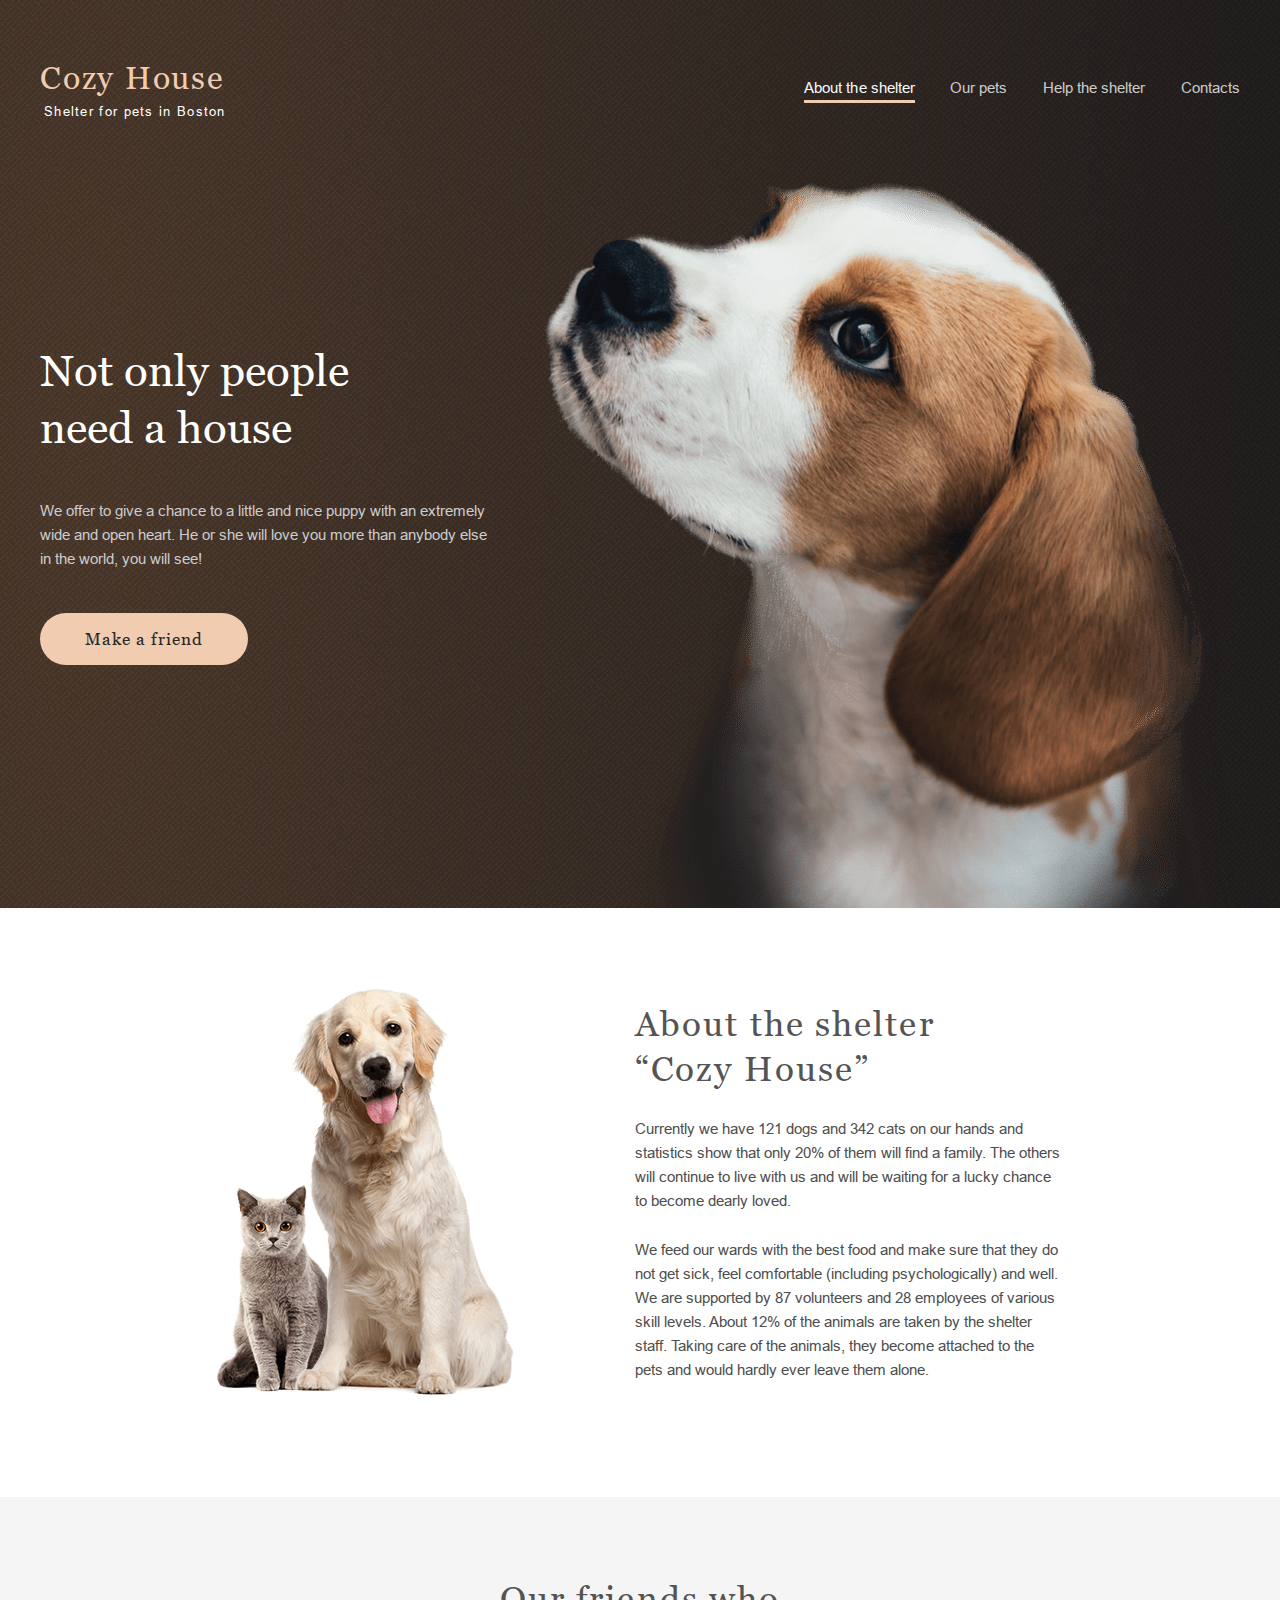
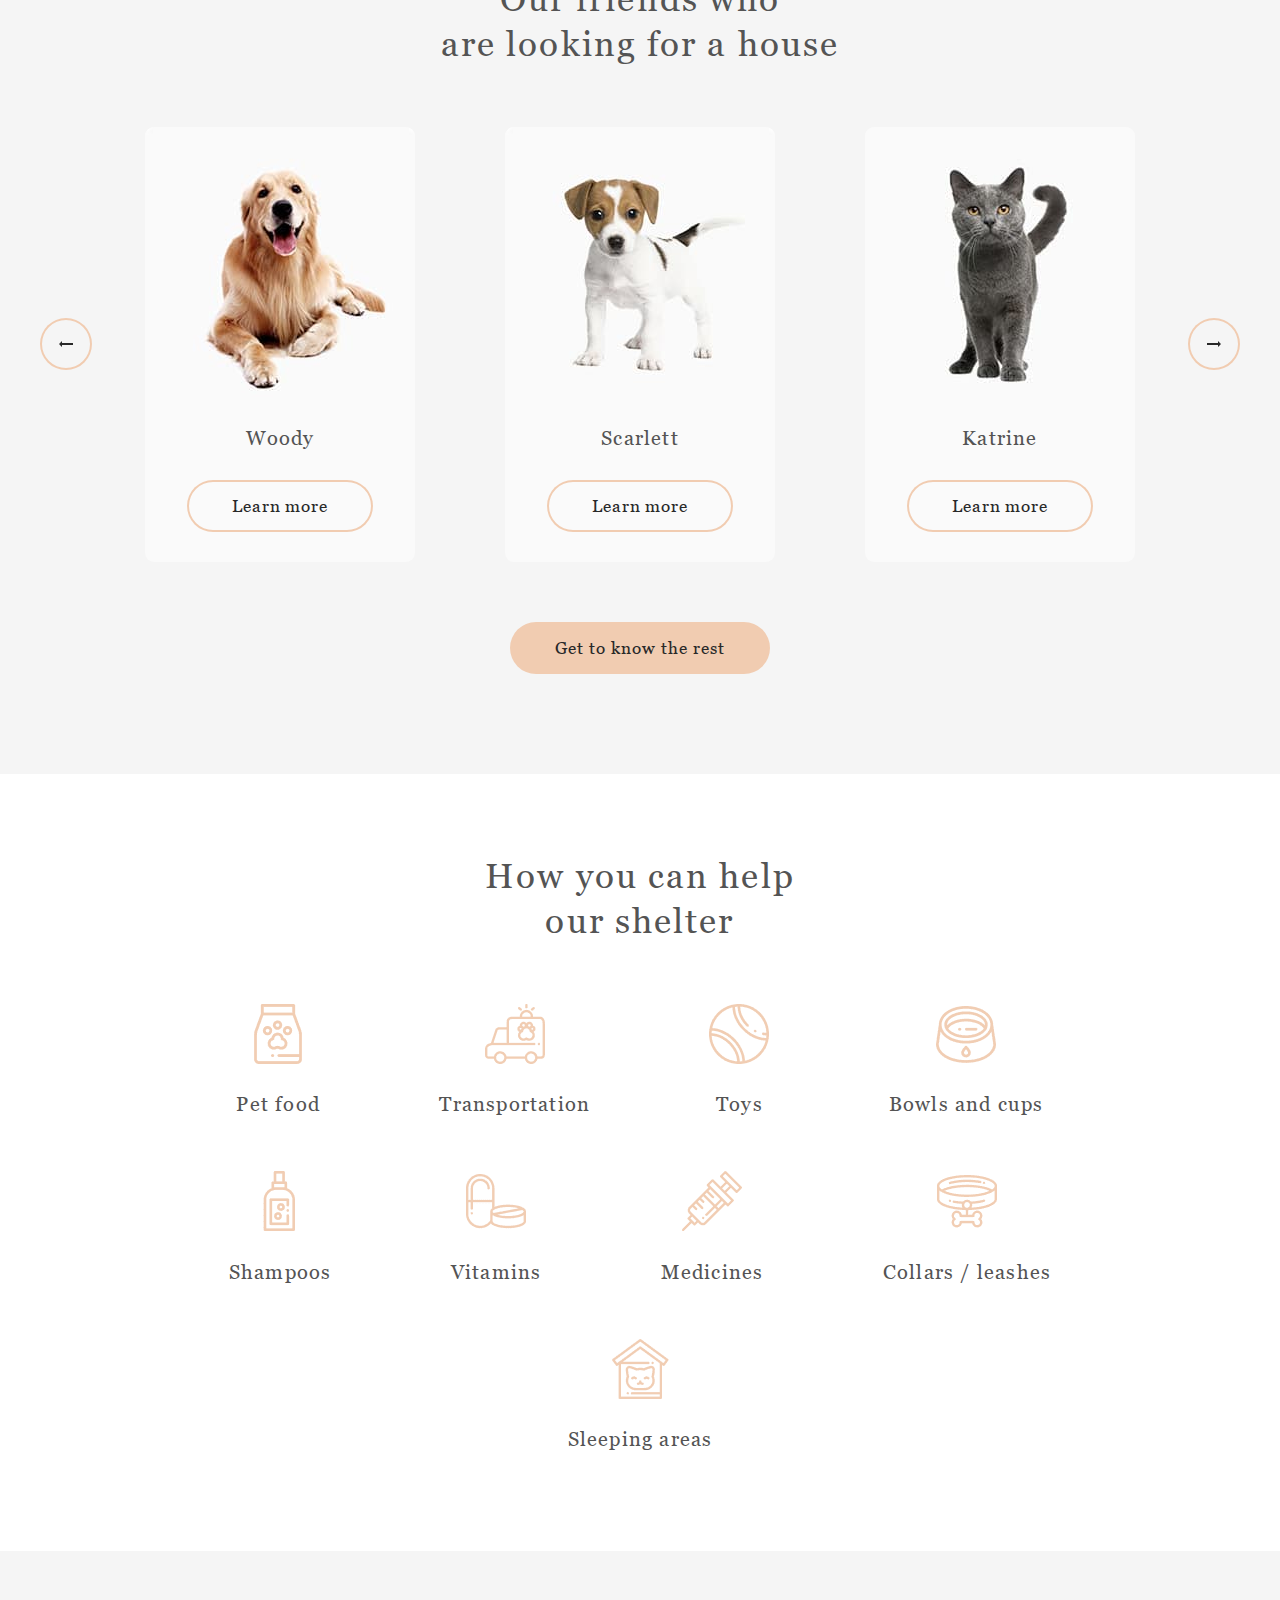
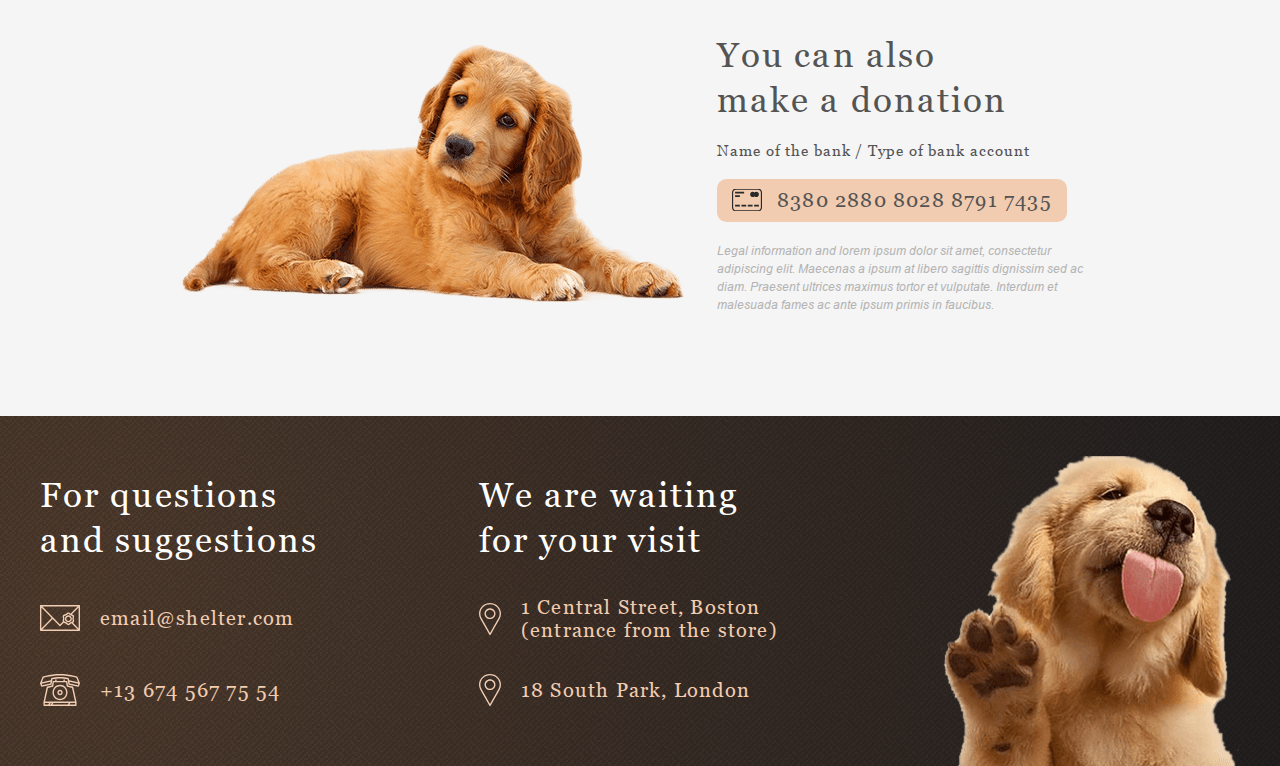
==== pages/main/index.html @ e2148174 "feat: add basic our pets page header and footer html markup and add header section styles for 320px " ====
<!DOCTYPE html>
<html lang="en">

<head>
    <meta charset="UTF-8" />
    <meta http-equiv="X-UA-Compatible" content="IE=edge" />
    <meta name="viewport" content="width=device-width, initial-scale=1.0" />
    <title>Shelter</title>
    <link rel="stylesheet" href="/styles/styles.css" />
</head>

<body>
    <div id="page-overlay" class="overlay hide"></div>
    <!-- header -->
    <header id="header-section" class="header">
        <div class="container">
            <nav class="header-nav flex flex-jc-sb">
                <div class="header-nav-wrapper flex flex-jc-sb">
                    <div class="header-logo">
                        <h1 class="header-logo__title">
                            <a href="#hero-section" class="header-logo__title-text">Cozy House</a>
                        </h1>
                        <p class="header-logo__subtitle">Shelter for pets in Boston</p>
                    </div>
                    <button id="hamburger-btn" class="header-hamburger" aria-expanded="true"
                        aria-controls="navigationLinks" title="open and close navigation">
                        <span class="header-hamburger__line"></span>
                        <span class="header-hamburger__line"></span>
                        <span class="header-hamburger__line"></span>
                    </button>
                </div>
                <div id="navigationLinks" class="nav-links-wrapper mobile-menu">
                    <div class="header-logo">
                        <a href="#hero-section" class="header-logo__title-text">Cozy House</a>
                        <p class="header-logo__subtitle">Shelter for pets in Boston</p>
                    </div>
                    <ul class="header-nav__menu flex">
                        <li class="header-nav__menu-item"><a href="#about-section"
                                class="header-nav__menu-item__link nav-link current-link">About
                                the
                                shelter</a></li>
                        <li class="header-nav__menu-item"><a href="../pets/index.html"
                                class="header-nav__menu-item__link nav-link">Our
                                pets</a></li>
                        <li class="header-nav__menu-item"><a href="#help-section"
                                class="header-nav__menu-item__link nav-link">Help
                                the
                                shelter</a></li>
                        <li class="header-nav__menu-item"><a href="#footer-section"
                                class="header-nav__menu-item__link nav-link">Contacts</a></li>
                    </ul>
                </div>
            </nav>
        </div>
    </header>
    <!-- / header -->

    <!-- main -->
    <main class="main">
        <!-- hero section -->
        <section id="hero-section" class="hero">
            <div class="container">
                <div class="hero-content">
                    <h2 class="hero-content__title primary-title">Not only people need a house</h2>
                    <p class="hero-content__text">
                        We offer to give a chance to a little and nice puppy with an extremely wide and open heart. He
                        or she will love you more
                        than anybody else in the world, you will see!
                    </p>
                    <a href="#our-friends-section" class="hero-content__button button-primary"
                        aria-describedby="#ourFriends">Make a friend</a>
                </div>
            </div>
        </section>
        <!-- / hero section -->

        <!-- about section -->
        <section id="about-section" class="about">
            <div class="container">
                <div class="about-content flex">
                    <div class="about-content__description">
                        <h2 class="about-content__description-title primary-title">About the shelter
                            <q>Cozy House</q>
                        </h2>
                        <p class="about-content__description-text">
                            Currently we have 121 dogs and 342 cats on our hands and statistics show that only 20% of
                            them will find a family. The
                            others will continue to live with us and will be waiting for a lucky chance to become dearly
                            loved.
                        </p>
                        <p class="about-content__description-text">
                            We feed our wards with the best food and make sure that they do not get sick, feel
                            comfortable (including
                            psychologically) and well. We are supported by 87 volunteers and 28 employees of various
                            skill levels. About 12% of the
                            animals are taken by the shelter staff. Taking care of the animals, they become attached to
                            the pets and would hardly
                            ever leave them alone.
                        </p>
                    </div>
                    <picture class="about-content-img">
                        <source media="(min-width:48em)" srcset="../../assets/images/about/about-pets-768-1280.png"
                            type="image/png" />
                        <img src="../../assets/images/about/about-pets-320.png" alt="cat and dog are sitting together"
                            class="about-content__picture" />
                    </picture>
                </div>
            </div>
        </section>
        <!-- / about section -->

        <!-- our friends section -->
        <section id="our-friends-section" class="our-friends">
            <div id="popup-section" class="popup flex hide">
                <picture class="popup-pic">
                    <source media="(min-width:80em)" srcset="../../assets/images/popup/popup-jennifer-1280.jpg"
                        type="image/png" />
                    <img src="../../assets/images/popup/popup-jennifer-768.jpg" alt="pet image"
                        class="popup-pic__img" />
                </picture>
                <button id="close-btn" class="popup-close button-round"></button>
                <div class="popup-description">
                    <h3 class="popup-description__name"><!--Jennifer--></h3>
                    <h4 class="popup-description__title"><!--Dog - Labrador --></h4>
                    <p class="popup-description__specification">
                        Jennifer is a sweet 2 months old Labrador
                        that is patiently waiting to find a new forever home. This girl really enjoys
                        being able to go outside to run and play, but won't hesitate to play up a storm in the house
                        if she has all of her
                        favorite toys.
                    </p>
                    <ul class="popup-description__characteristics">
                        <li class="popup-description__characteristics-item">
                            <p class="popup-description__characteristics-item__text">
                                <span
                                    class="popup-description__characteristics-item__text-title"><strong>Age:</strong></span>
                                <span class="popup-description__characteristics-item__text-value">2
                                    months</span>
                            </p>
                        </li>

                        <li class="popup-description__characteristics-item">
                            <p class="popup-description__characteristics-item__text">
                                <span
                                    class="popup-description__characteristics-item__text-title"><strong>Inoculations:</strong></span>
                                <span class="popup-description__characteristics-item__text-value">none</span>
                            </p>
                            </p>
                        </li>
                        <li class="popup-description__characteristics-item">
                            <p class="popup-description__characteristics-item__text">
                                <span
                                    class="popup-description__characteristics-item__text-title"><strong>Diseases:</strong></span>
                                <span class="popup-description__characteristics-item__text-value">none</span>
                            </p>
                            </p>
                        </li>
                        <li class="popup-description__characteristics-item">
                            <p class="popup-description__characteristics-item__text">
                                <span
                                    class="popup-description__characteristics-item__text-title"><strong>Parasites:</strong></span>
                                <span class="popup-description__characteristics-item__text-value">none</span>
                            </p>
                            </p>
                        </li>
                    </ul>
                </div>
            </div>
            <div class="container">
                <h2 class="our-friends-title primary-title">Our friends who <br>
                    are looking for a house</h2>
                <div class="our-friends-carousel">
                    <ul class="our-friends-carousel__track flex">
                        <li id="prev-item" class="our-friends-carousel__track-item flex">
                            <!-- <div class="our-friends-carousel__track-card">
                                <img src="../../assets/images/our-pets/our-pets-katrine.jpg" alt="dark cat"
                                    class="our-friends-carousel__track-card__img" />
                                <div class="our-friends-carousel__track-card__content">
                                    <h4 class="our-friends-carousel__track-card__content-title">Katrine</h4>
                                    <button type="button"
                                        class="our-friends-carousel__track-card__content-btn button-secondary">Learn
                                        more</button>
                                </div>
                            </div>
                            <div class="our-friends-carousel__track-card">
                                <img src="../../assets/images/our-pets/our-pets-jennifer.jpg" alt="white puppy"
                                    class="our-friends-carousel__track-card__img" />
                                <div class="our-friends-carousel__track-card__content">
                                    <h4 class="our-friends-carousel__track-card__content-title">Jennifer</h4>
                                    <button type="button"
                                        class="our-friends-carousel__track-card__content-btn button-secondary">Learn
                                        more</button>
                                </div>
                            </div>
                            <div class="our-friends-carousel__track-card">
                                <img src="../../assets/images/our-pets/our-pets-woody.jpg" alt="brown dog"
                                    class="our-friends-carousel__track-card__img" />
                                <div class="our-friends-carousel__track-card__content">
                                    <h4 class="our-friends-carousel__track-card__content-title">Woody</h4>
                                    <button type="button"
                                        class="our-friends-carousel__track-card__content-btn button-secondary">Learn
                                        more</button>
                                </div>
                            </div> -->
                        </li>
                        <li id="current-item" class="our-friends-carousel__track-item flex">
                            <!-- <div class="our-friends-carousel__track-card">
                                <img src="../../assets/images/our-pets/our-pets-katrine.jpg" alt="dark cat"
                                    class="our-friends-carousel__track-card__img" />
                                <div class="our-friends-carousel__track-card__content">
                                    <h4 class="our-friends-carousel__track-card__content-title">Katrine</h4>
                                    <button type="button"
                                        class="our-friends-carousel__track-card__content-btn button-secondary">Learn
                                        more</button>
                                </div>
                            </div>
                            <div class="our-friends-carousel__track-card">
                                <img src="../../assets/images/our-pets/our-pets-jennifer.jpg" alt="white puppy"
                                    class="our-friends-carousel__track-card__img" />
                                <div class="our-friends-carousel__track-card__content">
                                    <h4 class="our-friends-carousel__track-card__content-title">Jennifer</h4>
                                    <button type="button"
                                        class="our-friends-carousel__track-card__content-btn button-secondary">Learn
                                        more</button>
                                </div>
                            </div>
                            <div class="our-friends-carousel__track-card">
                                <img src="../../assets/images/our-pets/our-pets-woody.jpg" alt="brown dog"
                                    class="our-friends-carousel__track-card__img" />
                                <div class="our-friends-carousel__track-card__content">
                                    <h4 class="our-friends-carousel__track-card__content-title">Woody</h4>
                                    <button type="button"
                                        class="our-friends-carousel__track-card__content-btn button-secondary">Learn
                                        more</button>
                                </div>
                            </div> -->
                        </li>
                        <li id="next-item" class="our-friends-carousel__track-item flex">
                            <!-- <div class="our-friends-carousel__track-card">
                                <img src="../../assets/images/our-pets/our-pets-katrine.jpg" alt="dark cat"
                                    class="our-friends-carousel__track-card__img" />
                                <div class="our-friends-carousel__track-card__content">
                                    <h4 class="our-friends-carousel__track-card__content-title">Katrine</h4>
                                    <button type="button"
                                        class="our-friends-carousel__track-card__content-btn button-secondary">Learn
                                        more</button>
                                </div>
                            </div>
                            <div class="our-friends-carousel__track-card">
                                <img src="../../assets/images/our-pets/our-pets-jennifer.jpg" alt="white puppy"
                                    class="our-friends-carousel__track-card__img" />
                                <div class="our-friends-carousel__track-card__content">
                                    <h4 class="our-friends-carousel__track-card__content-title">Jennifer</h4>
                                    <button type="button"
                                        class="our-friends-carousel__track-card__content-btn button-secondary">Learn
                                        more</button>
                                </div>
                            </div>
                            <div class="our-friends-carousel__track-card">
                                <img src="../../assets/images/our-pets/our-pets-woody.jpg" alt="brown dog"
                                    class="our-friends-carousel__track-card__img" />
                                <div class="our-friends-carousel__track-card__content">
                                    <h4 class="our-friends-carousel__track-card__content-title">Woody</h4>
                                    <button type="button"
                                        class="our-friends-carousel__track-card__content-btn button-secondary">Learn
                                        more</button>
                                </div>
                            </div> -->
                        </li>
                    </ul>
                </div>
                <ul class="our-friends-controls">
                    <li class="our-friends-controls-item">
                        <button id="carousel-btn-prev" type="button"
                            class="our-friends-controls-item__btn previous button-round"></button>
                    </li>
                    <li class="our-friends-controls-item">
                        <button id="carousel-btn-next" type="button"
                            class="our-friends-controls-item__btn next button-round"></button>
                    </li>
                </ul>
                <a href="../pets/index.html" class="our-friends-button button-primary" aria-describedby="#">Get to know
                    the
                    rest</a>
            </div>
        </section>
        <!-- / our friends section -->

        <!-- help section -->
        <section id="help-section" class="help">
            <div class="conatiner">
                <h2 class="help-title primary-title">How you can help <br> our shelter</h2>
                <ul class="help-list">
                    <li class="help-list__item">
                        <picture class="help-list__item-pic">
                            <source media="(min-width:48em)"
                                srcset="../../assets/images/help/help-icon-pet-food-768-1280.png" type="image/png" />
                            <img src="../../assets/images/help/help-icon-pet-food-320.png" alt="pet food package"
                                class="help-list__item-pic__img" />
                        </picture>
                        <h4 class="help-list__item-title">Pet food</h4>
                    </li>
                    <li class="help-list__item">
                        <picture class="help-list__item-pic">
                            <source media="(min-width:48em)"
                                srcset="../../assets/images/help/help-icon-transportation-768-1280.png"
                                type="image/png" />
                            <img src="../../assets/images/help/help-icon-transportation-320.png" alt="pet van"
                                class="help-list__item-pic__img" />
                        </picture>
                        <h4 class="help-list__item-title">Transportation</h4>
                    </li>
                    <li class="help-list__item">
                        <picture class="help-list__item-pic">
                            <source media="(min-width:48em)"
                                srcset="../../assets/images/help/help-icon-toys-768-1280.png" type="image/png" />
                            <img src="../../assets/images/help/help-icon-toys-320.png" alt="pet ball"
                                class="help-list__item-pic__img" />
                        </picture>
                        <h4 class="help-list__item-title">Toys</h4>
                    </li>
                    <li class="help-list__item">
                        <picture class="help-list__item-pic">
                            <source media="(min-width:48em)"
                                srcset="../../assets/images/help/help-icon-bowls-and-cups-768-1280.png"
                                type="image/png" />
                            <img src="../../assets/images/help/help-icon-bowls-and-cups-320.png" alt="pet bowl and cup"
                                class="help-list__item-pic__img" />
                        </picture>
                        <h4 class="help-list__item-title">Bowls and cups</h4>
                    </li>
                    <li class="help-list__item">
                        <picture class="help-list__item-pic">
                            <source media="(min-width:48em)"
                                srcset="../../assets/images/help/help-icon-shampoos-768-1280.png" type="image/png" />
                            <img src="../../assets/images/help/help-icon-shampoos-320.png" alt="bottle of pet shampoo"
                                class="help-list__item-pic__img" />
                        </picture>
                        <h4 class="help-list__item-title">Shampoos</h4>
                    </li>
                    <li class="help-list__item">
                        <picture class="help-list__item-pic">
                            <source media="(min-width:48em)"
                                srcset="../../assets/images/help/help-icon-vitamins-768-1280.png" type="image/png" />
                            <img src="../../assets/images/help/help-icon-vitamins-320.png" alt="vitamins for pets"
                                class="help-list__item-pic__img" />
                        </picture>
                        <h4 class="help-list__item-title">Vitamins</h4>
                    </li>
                    <li class="help-list__item">
                        <picture class="help-list__item-pic">
                            <source media="(min-width:48em)"
                                srcset="../../assets/images/help/help-icon-medicines-768-1280.png" type="image/png" />
                            <img src="../../assets/images/help/help-icon-medicines-320.png" alt="pet medicines"
                                class="help-list__item-pic__img" />
                        </picture>
                        <h4 class="help-list__item-title">Medicines</h4>
                    </li>
                    <li class="help-list__item">
                        <picture class="help-list__item-pic">
                            <source media="(min-width:48em)"
                                srcset="../../assets/images/help/help-icon-collars-leashes-768-1280.png"
                                type="image/png" />
                            <img src="../../assets/images/help/help-icon-collars-leashes-320.png"
                                alt="pet collars and leashes" class="help-list__item-pic__img" />
                        </picture>
                        <h4 class="help-list__item-title">Collars / leashes</h4>
                    </li>
                    <li class="help-list__item">
                        <picture class="help-list__item-pic">
                            <source media="(min-width:48em)"
                                srcset="../../assets/images/help/help-icon-sleeping-area-768-1280.png"
                                type="image/png" />
                            <img src="../../assets/images/help/help-icon-sleeping-area-320.png" alt="pet house"
                                class="help-list__item-pic__img" />
                        </picture>
                        <h4 class="help-list__item-title">Sleeping areas</h4>
                    </li>
                </ul>
            </div>
        </section>
        <!-- / help section -->

        <!-- donation section -->
        <section class="donation">
            <div class="container flex">
                <div class="donation-content">
                    <h2 class="donation-title primary-title">You can also <br> make a donation</h2>
                    <div class="donation-content__info">
                        <p class="donation-content__info-description">Name of the bank / Type of bank account</p>
                        <a href="#" class="donation-content__info-account button-primary">8380 2880 8028 8791 7435</a>
                        <p class="donation-content__info-policy">
                            Legal information and lorem ipsum dolor sit amet, consectetur adipiscing elit. Maecenas a
                            ipsum
                            at libero sagittis
                            dignissim sed ac diam. Praesent ultrices maximus tortor et vulputate. Interdum et malesuada
                            fames ac ante ipsum primis
                            in faucibus.
                        </p>
                    </div>
                </div>
                <picture class="donation-pic">
                    <source media="(min-width:48em)" srcset="../../assets/images/donation/donation-puppy-768-1280.png"
                        type="image/png" />
                    <img src="../../assets/images/donation/donation-puppy-320.png" alt="brown puppy"
                        class="donation-pic__img" />
                </picture>
            </div>
        </section>
        <!-- / donation section -->
    </main>
    <!-- / main -->

    <!-- footer -->
    <footer id="footer-section" class="footer">
        <div class="container">
            <section class="footer-content flex flex-jc-sb">
                <div class="footer-content__contacts">
                    <h2 class="footer-content__contacts-title primary-title">For questions and suggestions</h2>
                    <ul class="footer-content__contacts-list">
                        <li class="footer-content__contacts-list__item"><a href="mailto:email@shelter.com"
                                class="footer-content__contacts-list__item-link email-link">email@shelter.com</a></li>
                        <li class="footer-content__contacts-list__item"><a href="tel:+13 674 567 75 54"
                                class="footer-content__contacts-list__item-link phone-link">+13 674 567 75 54</a></li>
                    </ul>
                </div>
                <div class="footer-content__visit">
                    <h2 class="footer-content__visit-title primary-title">We are waiting for your visit</h2>
                    <ul class="footer-content__visit-list">
                        <li class="footer-content__visit-list__item"><a href="https://goo.gl/maps/3vBUoGXrm42bSoNY6"
                                class="footer-content__visit-list__item-link" target="_blank">1 Central Street, Boston
                                (entrance from the store)</a></li>
                        <li class="footer-content__visit-list__item"><a href="https://goo.gl/maps/7kP56EjCN1RmxNib6"
                                class="footer-content__visit-list__item-link" target="_blank">18 South Park, London</a>
                        </li>
                    </ul>
                </div>
            </section>
        </div>
    </footer>
    <!-- /footer -->

    <script src="../../js/script.js"></script>
</body>

</html>
---- styles/styles.css ----
@font-face {
  font-family: "Arial";
  src: url("../../../assets/fonts/Arial.eot"); /* IE9 Compat Modes */
  src: url("../../../assets/fonts/Arial.eot?#iefix") format("embedded-opentype"), url("../../../assets/fonts/Arial.woff2") format("woff2"), url("../../../assets/fonts/Arial.woff") format("woff"), url("../../../assets/fonts/Arial.ttf") format("truetype"), url("../../../assets/fonts/Arial.svg#Arial") format("svg"); /* Legacy iOS */
  font-weight: 400;
  font-style: normal;
  font-display: swap;
}
@font-face {
  font-family: "Arial";
  src: url("../../../assets/fonts/Arial-Italic.eot"); /* IE9 Compat Modes */
  src: url("../../../assets/fonts/Arial-Italic.eot?#iefix") format("embedded-opentype"), url("../../../assets/fonts/Arial-Italic.woff2") format("woff2"), url("../../../assets/fonts/Arial-Italic.woff") format("woff"), url("../../../assets/fonts/Arial-Italic.ttf") format("truetype"), url("../../../assets/fonts/Arial-Italic.svg#Arial-Italic") format("svg"); /* Legacy iOS */
  font-weight: 400;
  font-style: italic;
  font-display: swap;
}
@font-face {
  font-family: "Georgia";
  src: url("../../../assets/fonts/Georgia.eot"); /* IE9 Compat Modes */
  src: url("../../../assets/fonts/Georgia.eot?#iefix") format("embedded-opentype"), url("../../../assets/fonts/Georgia.woff2") format("woff2"), url("../../../assets/fonts/Georgia.woff") format("woff"), url("../../../assets/fonts/Georgia.ttf") format("truetype"), url("../../../assets/fonts/Georgia.svg#Georgia") format("svg"); /* Legacy iOS */
  font-weight: 400;
  font-style: normal;
  font-display: swap;
}
/*! normalize.css v8.0.1 | MIT License | github.com/necolas/normalize.css */
/* Document
   ========================================================================== */
/**
 * 1. Correct the line height in all browsers.
 * 2. Prevent adjustments of font size after orientation changes in iOS.
 */
html {
  line-height: 1.15; /* 1 */
  -webkit-text-size-adjust: 100%; /* 2 */
}

/* Sections
   ========================================================================== */
/**
 * Remove the margin in all browsers.
 */
body {
  margin: 0;
}

/**
 * Render the `main` element consistently in IE.
 */
main {
  display: block;
}

/**
 * Correct the font size and margin on `h1` elements within `section` and
 * `article` contexts in Chrome, Firefox, and Safari.
 */
h1 {
  font-size: 2em;
  margin: 0.67em 0;
}

/* Grouping content
   ========================================================================== */
/**
 * 1. Add the correct box sizing in Firefox.
 * 2. Show the overflow in Edge and IE.
 */
hr {
  box-sizing: content-box; /* 1 */
  height: 0; /* 1 */
  overflow: visible; /* 2 */
}

/**
 * 1. Correct the inheritance and scaling of font size in all browsers.
 * 2. Correct the odd `em` font sizing in all browsers.
 */
pre {
  font-family: monospace, monospace; /* 1 */
  font-size: 1em; /* 2 */
}

/* Text-level semantics
   ========================================================================== */
/**
 * Remove the gray background on active links in IE 10.
 */
a {
  background-color: transparent;
}

/**
 * 1. Remove the bottom border in Chrome 57-
 * 2. Add the correct text decoration in Chrome, Edge, IE, Opera, and Safari.
 */
abbr[title] {
  border-bottom: none; /* 1 */
  text-decoration: underline; /* 2 */
  -webkit-text-decoration: underline dotted;
          text-decoration: underline dotted; /* 2 */
}

/**
 * Add the correct font weight in Chrome, Edge, and Safari.
 */
b,
strong {
  font-weight: bolder;
}

/**
 * 1. Correct the inheritance and scaling of font size in all browsers.
 * 2. Correct the odd `em` font sizing in all browsers.
 */
code,
kbd,
samp {
  font-family: monospace, monospace; /* 1 */
  font-size: 1em; /* 2 */
}

/**
 * Add the correct font size in all browsers.
 */
small {
  font-size: 80%;
}

/**
 * Prevent `sub` and `sup` elements from affecting the line height in
 * all browsers.
 */
sub,
sup {
  font-size: 75%;
  line-height: 0;
  position: relative;
  vertical-align: baseline;
}

sub {
  bottom: -0.25em;
}

sup {
  top: -0.5em;
}

/* Embedded content
   ========================================================================== */
/**
 * Remove the border on images inside links in IE 10.
 */
img {
  border-style: none;
}

/* Forms
   ========================================================================== */
/**
 * 1. Change the font styles in all browsers.
 * 2. Remove the margin in Firefox and Safari.
 */
button,
input,
optgroup,
select,
textarea {
  font-family: inherit; /* 1 */
  font-size: 100%; /* 1 */
  line-height: 1.15; /* 1 */
  margin: 0; /* 2 */
}

/**
 * Show the overflow in IE.
 * 1. Show the overflow in Edge.
 */
button,
input {
  /* 1 */
  overflow: visible;
}

/**
 * Remove the inheritance of text transform in Edge, Firefox, and IE.
 * 1. Remove the inheritance of text transform in Firefox.
 */
button,
select {
  /* 1 */
  text-transform: none;
}

/**
 * Correct the inability to style clickable types in iOS and Safari.
 */
button,
[type=button],
[type=reset],
[type=submit] {
  -webkit-appearance: button;
}

/**
 * Remove the inner border and padding in Firefox.
 */
button::-moz-focus-inner,
[type=button]::-moz-focus-inner,
[type=reset]::-moz-focus-inner,
[type=submit]::-moz-focus-inner {
  border-style: none;
  padding: 0;
}

/**
 * Restore the focus styles unset by the previous rule.
 */
button:-moz-focusring,
[type=button]:-moz-focusring,
[type=reset]:-moz-focusring,
[type=submit]:-moz-focusring {
  outline: 1px dotted ButtonText;
}

/**
 * Correct the padding in Firefox.
 */
fieldset {
  padding: 0.35em 0.75em 0.625em;
}

/**
 * 1. Correct the text wrapping in Edge and IE.
 * 2. Correct the color inheritance from `fieldset` elements in IE.
 * 3. Remove the padding so developers are not caught out when they zero out
 *    `fieldset` elements in all browsers.
 */
legend {
  box-sizing: border-box; /* 1 */
  color: inherit; /* 2 */
  display: table; /* 1 */
  max-width: 100%; /* 1 */
  padding: 0; /* 3 */
  white-space: normal; /* 1 */
}

/**
 * Add the correct vertical alignment in Chrome, Firefox, and Opera.
 */
progress {
  vertical-align: baseline;
}

/**
 * Remove the default vertical scrollbar in IE 10+.
 */
textarea {
  overflow: auto;
}

/**
 * 1. Add the correct box sizing in IE 10.
 * 2. Remove the padding in IE 10.
 */
[type=checkbox],
[type=radio] {
  box-sizing: border-box; /* 1 */
  padding: 0; /* 2 */
}

/**
 * Correct the cursor style of increment and decrement buttons in Chrome.
 */
[type=number]::-webkit-inner-spin-button,
[type=number]::-webkit-outer-spin-button {
  height: auto;
}

/**
 * 1. Correct the odd appearance in Chrome and Safari.
 * 2. Correct the outline style in Safari.
 */
[type=search] {
  -webkit-appearance: textfield; /* 1 */
  outline-offset: -2px; /* 2 */
}

/**
 * Remove the inner padding in Chrome and Safari on macOS.
 */
[type=search]::-webkit-search-decoration {
  -webkit-appearance: none;
}

/**
 * 1. Correct the inability to style clickable types in iOS and Safari.
 * 2. Change font properties to `inherit` in Safari.
 */
::-webkit-file-upload-button {
  -webkit-appearance: button; /* 1 */
  font: inherit; /* 2 */
}

/* Interactive
   ========================================================================== */
/*
 * Add the correct display in Edge, IE 10+, and Firefox.
 */
details {
  display: block;
}

/*
 * Add the correct display in all browsers.
 */
summary {
  display: list-item;
}

/* Misc
   ========================================================================== */
/**
 * Add the correct display in IE 10+.
 */
template {
  display: none;
}

/**
 * Add the correct display in IE 10.
 */
[hidden] {
  display: none;
}

:root {
  font-size: 100%;
  box-sizing: border-box;
  scroll-behavior: smooth;
}

*,
*::before,
*::after {
  box-sizing: inherit;
  margin: 0;
  padding: 0;
}

a,
a:visited,
a:hover {
  text-decoration: none;
}

.nav-link {
  border-bottom: 0.1875rem solid transparent;
  padding-bottom: 0.24em;
  transition: all 0.3s ease-in;
}
.nav-link:hover, .nav-link:focus {
  color: hsl(0deg, 0%, 98%);
}
.nav-link.current-link {
  color: hsl(0deg, 0%, 98%);
  border-bottom-color: hsl(25deg, 69%, 82%);
}

ul {
  list-style-type: none;
  margin: 0;
  padding: 0;
}

h1,
h2,
h3,
h4,
h5,
h6 {
  margin: 0;
  padding: 0;
}

.primary-title {
  font-weight: 400;
  font-size: 1.5625rem;
  line-height: 1.285;
  letter-spacing: 0.06em;
  color: hsl(0deg, 0%, 33%);
}
@media (min-width: 48rem) {
  .primary-title {
    font-weight: 400;
    font-size: 2.1875rem;
    line-height: 1.285;
    letter-spacing: 0.06em;
    color: hsl(0deg, 0%, 33%);
  }
}

.flex {
  display: flex;
}
.flex-jc-sb {
  justify-content: space-between;
}
.flex-jc-c {
  justify-content: center;
}
.flex-ai-c {
  align-items: center;
}

.overlay {
  position: absolute;
  top: 0;
  right: 0;
  bottom: 0;
  left: 0;
  background-color: hsla(0deg, 0%, 16%, 0.6);
  z-index: 2;
}
.overlay:hover {
  cursor: pointer;
}

.button-primary {
  font-weight: 400;
  font-size: 1.0625rem;
  line-height: 1.3;
  letter-spacing: 0.06em;
  color: hsl(0deg, 0%, 16%);
  padding: 0.88235em 2.647em;
  background-color: hsl(25deg, 69%, 82%);
  border-radius: 5.882em;
  display: inline-block;
  transition: background 0.3s ease-in-out;
}
.button-primary:hover {
  background-color: hsl(25deg, 93%, 88%);
}

.button-secondary {
  border: 0;
  box-shadow: inset 0 0 0 0.125rem hsl(25deg, 69%, 82%);
  border-radius: 6.25rem;
  background-color: transparent;
  cursor: pointer;
  font-size: 1.0625rem;
  line-height: 1.3;
  letter-spacing: 0.056em;
  padding: 0.88235em 2.64705882em;
  color: hsl(0deg, 0%, 16%);
  transition: all 0.3s ease-in-out;
}
.button-secondary:hover {
  background-color: hsl(25deg, 93%, 88%);
  box-shadow: inset 0 0 0 0.125rem hsl(25deg, 93%, 88%);
}

.button-round {
  width: 3.25rem;
  height: 3.25rem;
  border: 0;
  border-radius: 50%;
  background-color: transparent;
  box-shadow: inset 0 0 0 0.125rem hsl(25deg, 69%, 82%);
  cursor: pointer;
  transition: all 0.3s ease-in-out;
}
.button-round:hover {
  background-color: hsl(25deg, 93%, 88%);
  box-shadow: inset 0 0 0 0.125rem hsl(25deg, 93%, 88%);
}
.button-round.hover-close-btn {
  background-color: hsl(25deg, 93%, 88%);
  box-shadow: inset 0 0 0 0.125rem hsl(25deg, 93%, 88%);
}

.visually-hidden {
  position: absolute;
  width: 1px;
  height: 1px;
  padding: 0;
  overflow: hidden;
  clip: rect(0, 0, 0, 0);
  white-space: nowrap;
  border: 0;
}

.hide {
  display: none;
}

.rotate {
  transform: rotate(90deg);
}

.stop-scroll {
  overflow: hidden;
}

.carousel-320 {
  left: -17.875rem;
}

.carousel-768 {
  left: -38.75rem;
}

.carousel-1280 {
  left: -61.875rem;
  left: -67.5rem;
}

.container {
  max-width: 75rem;
  margin: 0 auto;
}

body {
  font-family: "Georgia", sans-serif;
  font-weight: 400;
  position: relative;
}

@keyframes shake {
  10%, 90% {
    transform: translateX(-0.03125rem);
  }
  20%, 80% {
    transform: translateX(0.03125rem);
  }
  30%, 50%, 70% {
    transform: translateX(-0.0625rem);
  }
  40%, 60% {
    transform: translateX(0.0625rem);
  }
}
@keyframes ringing {
  0% {
    transform: rotate(0);
  }
  20% {
    transform: rotate(-25deg);
  }
  40% {
    transform: rotate(25deg);
  }
  60% {
    transform: rotate(-25deg);
  }
  80% {
    transform: rotate(25deg);
  }
  100% {
    transform: rotate(0);
  }
}
@keyframes scale {
  0% {
    transform: scale(1) translateY(-50%);
  }
  30% {
    transform: scale(1.1) translateY(-50%);
  }
  50% {
    transform: scale(1.2) translateY(-50%);
  }
  100% {
    transform: scale(1) translateY(-50%);
  }
}
@keyframes slide-in {
  from {
    right: -20rem;
    opacity: 0;
  }
  10% {
    right: -18.75rem;
  }
  80% {
    opacity: 0.3;
  }
  to {
    right: 0;
    opacity: 1;
  }
}
.slide-in {
  animation: slide-in 0.5s ease-in-out forwards;
}

@keyframes slide-out {
  from {
    right: 0;
    opacity: 1;
  }
  10% {
    right: -3.125rem;
    opacity: 0.8;
  }
  60% {
    opacity: 0.5;
  }
  to {
    right: -20rem;
    opacity: 0;
  }
}
.slide-out {
  animation: slide-out 0.5s ease-in-out forwards;
}

@keyframes move-left-320 {
  from {
    left: -286px;
  }
  to {
    left: 0px;
  }
}
.transition-left-320 {
  animation: move-left-320 0.5s linear;
}

@keyframes move-right-320 {
  from {
    left: -286px;
  }
  to {
    left: -572px;
  }
}
.transition-right-320 {
  animation: move-right-320 0.5s linear;
}

@keyframes move-left-768 {
  from {
    left: -620px;
  }
  to {
    left: 0px;
  }
}
.transition-left-768 {
  animation: move-left-768 0.7s linear;
}

@keyframes move-right-768 {
  from {
    left: -620px;
  }
  to {
    left: -1240px;
  }
}
.transition-right-768 {
  animation: move-right-768 0.7s linear;
}

@keyframes move-left-1280 {
  from {
    left: -1080px;
  }
  to {
    left: 0px;
  }
}
.transition-left-1280 {
  animation: move-left-1280 0.9s linear;
}

@keyframes move-right-1280 {
  from {
    left: -1080px;
  }
  to {
    left: -2160px;
  }
}
.transition-right-1280 {
  animation: move-right-1280 0.9s linear;
}

.header {
  position: absolute;
  top: 0;
  left: 0;
  width: 100%;
  overflow-x: clip;
  padding: 1.875em 3.3125em 0 0.625em;
}
.header.fixed {
  position: fixed;
  top: 0;
  left: 0;
  padding: 0.5em;
  z-index: 2;
  background-color: hsla(330deg, 3%, 13%, 0.7);
  box-shadow: 0 0.3125rem 0.3125rem hsla(0deg, 0%, 0%, 0.5);
}
.header.fixed .nav-links-wrapper .header-logo {
  top: 0.8em;
}
@media (min-width: 48rem) {
  .header {
    padding: 1.875em 1.875em 0;
  }
}
@media (min-width: 80rem) {
  .header {
    padding: 3.75em 2.5em 0;
  }
}
.header-nav-wrapper {
  width: 100%;
}
@media (min-width: 48rem) {
  .header-nav-wrapper {
    width: auto;
  }
}
.header-logo__title-text {
  font-weight: 400;
  font-size: 2rem;
  line-height: 1.1;
  letter-spacing: 0.055em;
  color: hsl(25deg, 69%, 82%);
}
.header-logo__subtitle {
  font-family: "Arial";
  font-weight: 400;
  font-size: 0.8125rem;
  line-height: 1.15;
  letter-spacing: 0.1em;
  color: hsl(0deg, 0%, 100%);
  padding-left: 0.25rem;
  margin: 0.63em 0 0 0;
}
.header-hamburger {
  border: 0;
  background-color: transparent;
  cursor: pointer;
  padding: 0;
  z-index: 3;
  transition: transform 0.3s ease-in-out;
}
.header-hamburger.rotate {
  margin-right: -0.1875em;
}
@media (min-width: 48rem) {
  .header-hamburger {
    display: none;
  }
}
.header-hamburger__line {
  display: block;
  width: 1.875rem;
  height: 0.125rem;
  background-color: hsl(25deg, 69%, 82%);
}
.header-hamburger__line + .header-hamburger__line {
  margin-top: 0.5em;
}
.header .nav-links-wrapper {
  position: absolute;
  right: -20em;
  top: 0;
  z-index: 2;
  background-color: hsl(0deg, 0%, 16%);
  width: 20em;
  min-height: 100vh;
  padding-top: 10em;
}
@media (min-width: 48rem) {
  .header .nav-links-wrapper {
    position: initial;
    width: auto;
    background-color: transparent;
    padding-top: 0;
    z-index: 0;
    min-height: auto;
  }
}
.header .nav-links-wrapper .header-logo {
  position: absolute;
  top: 2em;
  left: 0.875em;
}
@media (min-width: 48rem) {
  .header .nav-links-wrapper .header-logo {
    display: none;
  }
}
.header-nav__menu {
  flex-direction: column;
  text-align: center;
}
@media (min-width: 48rem) {
  .header-nav__menu {
    flex-direction: row;
    margin-top: 1em;
  }
}
.header-nav__menu-item {
  margin-left: 0.625em;
}
@media (min-width: 48rem) {
  .header-nav__menu-item {
    margin-left: 0;
  }
}
.header-nav__menu-item + .header-nav__menu-item {
  margin-top: 2.625em;
  margin-left: 0.625em;
}
@media (min-width: 48rem) {
  .header-nav__menu-item + .header-nav__menu-item {
    margin-top: 0;
    margin-left: 2.1875em;
  }
}
.header-nav__menu-item__link {
  font-family: "Arial";
  font-weight: 400;
  font-size: 0.9375rem;
  line-height: 1.6;
  color: hsl(0deg, 0%, 80%);
  font-family: "Arial";
  font-weight: 400;
  line-height: 1.6;
  color: hsl(0deg, 0%, 80%);
  font-size: 2rem;
  letter-spacing: 0.004em;
  color: hsl(0deg, 0%, 80%);
  border-bottom: 0.1875rem solid transparent;
  padding-bottom: 0.26666em;
  transition: all 0.3s ease-in;
}
@media (min-width: 48rem) {
  .header-nav__menu-item__link {
    font-family: "Arial";
    font-weight: 400;
    line-height: 1.6;
    color: hsl(0deg, 0%, 80%);
    font-size: 0.9375rem;
  }
}
.header-nav__menu-item__link:hover, .header-nav__menu-item__link:focus {
  color: hsl(0deg, 0%, 98%);
}

.our-pets .header {
  background-color: hsl(0deg, 0%, 100%);
  padding: 1.875em 3.125em 1.875em 0.625em;
}
.our-pets .header-nav {
  padding-right: 3px;
}
.our-pets .header-logo__title-text {
  color: hsl(0deg, 0%, 33%);
}
.our-pets .header-logo__subtitle {
  color: hsl(0deg, 0%, 16%);
  margin-top: 0.6923em;
}
.our-pets .header-hamburger__line {
  background-color: hsl(0deg, 0%, 0%);
}

.hero {
  padding: 9.375em 0.625em 0;
  background: hsl(330deg, 3%, 13%);
  background-image: url("../assets/images/hero/noise_lines_transparent@2X.png"), radial-gradient(110.67% 538.64% at 5.73% 50%, hsl(25deg, 27%, 25%) 0%, hsl(240deg, 4%, 11%) 100%);
  text-align: center;
}
@media (min-width: 80rem) {
  .hero {
    padding: 11.25em 2.5em 0;
    text-align: unset;
  }
}
.hero .container {
  padding-bottom: 23.5625em;
  background: url("../assets/images/hero/start-screen-puppy-320.png") no-repeat bottom right;
}
@media (min-width: 48rem) {
  .hero .container {
    padding-bottom: 43.3125em;
    background: url("../assets/images/hero/start-screen-puppy-768.png") no-repeat bottom right 11%;
  }
}
@media (min-width: 80rem) {
  .hero .container {
    padding-bottom: 243px;
    background: url("../assets/images/hero/start-screen-puppy-1280.png") no-repeat bottom right;
  }
}
@media (min-width: 48rem) {
  .hero-content {
    max-width: 28.75rem;
    margin: 0 auto;
  }
}
@media (min-width: 80rem) {
  .hero-content {
    margin: 0;
    padding-top: 10.1875em;
  }
}
.hero-content__title {
  color: hsl(0deg, 0%, 100%);
  padding: 0 0.8em;
}
@media (min-width: 48rem) {
  .hero-content__title {
    font-weight: 400;
    font-size: 2.75rem;
    line-height: 1.3;
    letter-spacing: 0;
    color: hsl(0deg, 0%, 100%);
    padding: 0 1.1136em 0 0;
    text-align: left;
  }
}
.hero-content__text {
  font-family: "Arial";
  font-weight: 400;
  font-size: 0.9375rem;
  line-height: 1.6;
  color: hsl(0deg, 0%, 80%);
  padding: 2.8em 0;
}
@media (min-width: 48rem) {
  .hero-content__text {
    text-align: left;
  }
}

.about {
  padding: 2.625em 0.625em 2.375em;
}
@media (min-width: 48rem) {
  .about {
    padding: 5em 0 6em;
  }
}
@media (min-width: 80rem) {
  .about {
    padding: 5em 2.5em 6em;
  }
}
.about-content {
  flex-direction: column;
  gap: 2.65em;
  text-align: center;
}
@media (min-width: 48rem) {
  .about-content {
    max-width: 27.3125rem;
    margin: 0 auto;
    gap: 5em;
  }
}
@media (min-width: 80rem) {
  .about-content {
    flex-direction: row-reverse;
    gap: 7.5em;
    max-width: initial;
    justify-content: center;
  }
}
.about-content__description {
  padding: 0 0.9375em;
}
@media (min-width: 48rem) {
  .about-content__description {
    padding: 0 0.1875em 0 0.25em;
  }
}
@media (min-width: 80rem) {
  .about-content__description {
    padding: 0;
    margin-top: 0.875em;
    max-width: 26.875rem;
  }
}
.about-content__description-title {
  margin-bottom: 0.92em;
}
@media (min-width: 48rem) {
  .about-content__description-title {
    margin: 0 1.71428em 0.7142857em 0;
    text-align: left;
  }
}
.about-content__description-text {
  font-family: "Arial";
  font-weight: 400;
  font-size: 0.9375rem;
  line-height: 1.6;
  color: hsl(0deg, 0%, 80%);
  color: hsl(0deg, 0%, 30%);
  text-align: justify;
}
@media (min-width: 48rem) {
  .about-content__description-text {
    text-align: left;
  }
}
.about-content__description-text + .about-content__description-text {
  margin-top: 1.466667em;
}
@media (min-width: 48rem) {
  .about-content__description-text + .about-content__description-text {
    margin-top: 1.6666666667em;
  }
}

.our-friends {
  background-color: hsl(0deg, 0%, 96%);
  padding: 2.625em 0.625em;
  text-align: center;
}
@media (min-width: 48rem) {
  .our-friends .container {
    position: relative;
  }
}
@media (min-width: 48rem) {
  .our-friends {
    padding: 5em 1.875em 6.25em;
  }
}
@media (min-width: 48rem) {
  .our-friends-title {
    margin-bottom: 1.71428em;
  }
}
.our-friends-carousel {
  max-width: 16.875rem;
  padding: 2.625em 0 1.25em;
  margin: 0 auto;
  overflow: hidden;
}
@media (min-width: 48rem) {
  .our-friends-carousel {
    padding: 0;
    max-width: 36.25rem;
    margin-bottom: 3.75em;
  }
}
@media (min-width: 80rem) {
  .our-friends-carousel {
    max-width: 61.875rem;
  }
}
.our-friends-carousel__track {
  position: relative;
  z-index: 1;
  gap: 1em;
}
@media (min-width: 48rem) {
  .our-friends-carousel__track {
    gap: 2.5em;
  }
}
@media (min-width: 80rem) {
  .our-friends-carousel__track {
    gap: 5.625em;
  }
}
@media (min-width: 48rem) {
  .our-friends-carousel__track-item {
    gap: 2.5em;
  }
}
@media (min-width: 80rem) {
  .our-friends-carousel__track-item {
    gap: 5.625em;
  }
}
.our-friends-carousel__track-card {
  min-width: 16.875rem;
  background: hsl(0deg, 0%, 98%);
  overflow: hidden;
  border-radius: 0.5625em;
  cursor: pointer;
  transition: all 0.3s ease-in-out;
}
.our-friends-carousel__track-card:hover {
  background-color: hsl(0deg, 0%, 100%);
}
.our-friends-carousel__track-card:hover .button-secondary {
  background-color: hsl(25deg, 93%, 88%);
  box-shadow: inset 0 0 0 0.125rem hsl(25deg, 93%, 88%);
}
.our-friends-carousel__track-card__img {
  vertical-align: middle;
}
.our-friends-carousel__track-card__content {
  padding: 1.875em 0;
}
.our-friends-carousel__track-card__content-title {
  font-family: "Georgia";
  font-weight: 400;
  font-size: 1.25em;
  line-height: 1.15;
  letter-spacing: 0.06em;
  color: hsl(0deg, 0%, 33%);
  margin-bottom: 1.5em;
}
.our-friends-controls {
  display: grid;
  grid-template-columns: repeat(2, 3.25rem);
  justify-content: center;
  gap: 5em;
  margin-bottom: 2.3125em;
}
@media (min-width: 48rem) {
  .our-friends-controls {
    position: absolute;
    top: 49%;
    width: 100%;
    justify-content: space-between;
  }
}
.our-friends-controls-item__btn {
  background: no-repeat center;
  background-image: url("../assets/images/our-pets/arrow-left.svg");
}
.our-friends-controls .next {
  background-image: url("../assets/images/our-pets/arrow-right.svg");
}

.popup {
  max-width: 15rem;
  width: 100%;
  position: fixed;
  top: 50%;
  left: 50%;
  z-index: 3;
  transform: translate(-50%, -50%);
  background-color: hsl(0deg, 0%, 98%);
}
@media (min-width: 48rem) {
  .popup {
    max-width: 39.375rem;
    border-radius: 0.5625rem 0 0 0.5625rem;
    -moz-text-align-last: left;
         text-align-last: left;
  }
}
@media (min-width: 80rem) {
  .popup {
    max-width: 56.25rem;
  }
}
.popup-pic {
  display: none;
  border-radius: 0.5625rem 0 0 0.5625rem;
  overflow: hidden;
  min-width: 21.875rem;
}
@media (min-width: 80rem) {
  .popup-pic {
    min-width: 31.25rem;
  }
}
.popup-pic__img {
  display: block;
  height: 100%;
}
@media (min-width: 48rem) {
  .popup-pic {
    display: block;
  }
}
.popup-close {
  background: url("../assets/images/popup/popup-cross-icon.svg") no-repeat center center;
  position: absolute;
  top: -3.25rem;
  right: -1.625rem;
}
.popup-description {
  background-color: hsl(0deg, 0%, 98%);
  border-radius: 0.5625rem;
  padding: 0.625em;
}
@media (min-width: 48rem) {
  .popup-description {
    border-radius: 0 0.5625rem 0.5625rem 0;
  }
}
@media (min-width: 80rem) {
  .popup-description {
    padding: 3.125em 1.25em 5.5em 1.8125em;
  }
}
.popup-description__name {
  font-weight: 400;
  font-size: 2.1875rem;
  line-height: 1.285;
  letter-spacing: 0.06em;
  color: hsl(0deg, 0%, 33%);
  color: hsl(0deg, 0%, 0%);
  margin-bottom: 0.28571em;
}
.popup-description__title {
  font-weight: 400;
  font-size: 1.25rem;
  line-height: 1.15;
  letter-spacing: 0.06em;
  color: hsl(0deg, 0%, 0%);
}
@media (min-width: 48rem) {
  .popup-description__title {
    text-align: left;
  }
}
.popup-description__specification {
  font-weight: 400;
  font-size: 0.8125rem;
  line-height: 1.1;
  text-align: justify;
  letter-spacing: 0.06em;
  color: hsl(0deg, 0%, 0%);
  margin: 1.53846em 0 1.84615em;
}
@media (min-width: 48rem) {
  .popup-description__specification {
    text-align: left;
    margin: 1.53846em 0 1.53846em;
  }
}
@media (min-width: 80rem) {
  .popup-description__specification {
    font-weight: 400;
    font-size: 0.9375rem;
    line-height: 1.1;
    letter-spacing: 0.06em;
    color: hsl(0deg, 0%, 33%);
    margin: 2.66666em 0;
  }
}
.popup-description__characteristics {
  text-align: left;
}
.popup-description__characteristics-item {
  padding-left: 0.875em;
  position: relative;
}
.popup-description__characteristics-item + .popup-description__characteristics-item {
  margin-top: 0.3125em;
}
.popup-description__characteristics-item:before {
  content: "";
  display: block;
  width: 0.25rem;
  height: 0.25rem;
  background-color: hsl(25deg, 69%, 82%);
  border-radius: 50%;
  position: absolute;
  top: 50%;
  left: 0;
  transform: translateY(-50%);
}

.help {
  padding: 2.625em 0.9375em;
  text-align: center;
}
@media (min-width: 48rem) {
  .help {
    padding: 5em 4.3125em 6.25em;
  }
}
@media (min-width: 80rem) {
  .help {
    padding: 5em 2.5em 6.25em;
  }
}
.help-list {
  display: grid;
  grid-template-columns: 1fr 1fr;
  gap: 1.875em;
  margin-top: 2.625em;
}
@media (min-width: 48rem) {
  .help-list {
    grid-template-columns: 1fr 1fr 1fr;
    gap: 3.4375em 3.75em;
    margin-top: 3.75em;
  }
}
@media (min-width: 80rem) {
  .help-list {
    margin: 3.75em 87px 0;
    display: flex;
    flex-wrap: wrap;
    justify-content: center;
    gap: 3.4375em 7.45875em;
  }
}
.help-list__item-title {
  font-weight: 400;
  font-size: 0.9375rem;
  line-height: 1.1;
  letter-spacing: 0.06em;
  color: hsl(0deg, 0%, 33%);
  margin-top: 1.06666em;
}
@media (min-width: 48rem) {
  .help-list__item-title {
    font-weight: 400;
    font-size: 1.25rem;
    line-height: 1.15;
    letter-spacing: 0.06em;
    color: hsl(0deg, 0%, 33%);
    margin-top: 1.25em;
  }
}

.donation {
  background-color: hsl(0deg, 0%, 96%);
  padding: 2.625em 0.625em 2.25em;
  text-align: center;
}
@media (min-width: 48rem) {
  .donation {
    padding: 5em 0 5.9375em;
    text-align: initial;
  }
}
@media (min-width: 80rem) {
  .donation {
    padding: 5em 0 6.375em;
  }
}
.donation .container {
  flex-direction: column;
}
@media (min-width: 80rem) {
  .donation .container {
    flex-direction: row-reverse;
    justify-content: center;
    gap: 1.875em;
  }
}
@media (min-width: 48rem) {
  .donation-title {
    max-width: 23.75rem;
    margin: 0 auto;
    margin-top: 0.05714em;
  }
}
@media (min-width: 48rem) {
  .donation-content {
    max-width: 23.75rem;
    margin: 0 auto;
  }
}
@media (min-width: 80rem) {
  .donation-content {
    margin: 0;
  }
}
.donation-content__info {
  margin: 1.25em 0 2.625em;
}
@media (min-width: 48rem) {
  .donation-content__info {
    margin: 1em 0 3.75em;
  }
}
@media (min-width: 80rem) {
  .donation-content__info {
    margin: 1em 0 0;
  }
}
.donation-content__info-description {
  font-size: 0.9375rem;
  line-height: 1.6;
  color: hsl(0deg, 0%, 33%);
}
@media (min-width: 48rem) {
  .donation-content__info-description {
    letter-spacing: 0.0666666em;
    word-spacing: -0.02666666em;
  }
}
.donation-content__info-account {
  display: inline-block;
  font-weight: 400;
  font-size: 0.9375rem;
  line-height: 1.1;
  letter-spacing: 0.06em;
  color: hsl(0deg, 0%, 33%);
  margin: 1.36666em 0;
  padding: 0.86666em 1em 0.86666em 4em;
  border-radius: 0.6rem;
  position: relative;
}
@media (min-width: 48rem) {
  .donation-content__info-account {
    font-weight: 400;
    font-size: 1.25rem;
    line-height: 1.15;
    letter-spacing: 0.06em;
    color: hsl(0deg, 0%, 33%);
    margin: 0.8em 0 1em;
    padding: 0.5em 0.75em 0.5em 3em;
  }
}
.donation-content__info-account::before {
  content: "";
  display: block;
  width: 1.875rem;
  height: 1.375rem;
  background: url("../assets/images/donation/donation-credit-card.svg") no-repeat center center;
  position: absolute;
  top: 0.625rem;
  left: 0.9375rem;
}
.donation-content__info-policy {
  font-family: "Arial";
  font-style: italic;
  font-size: 0.75rem;
  line-height: 1.5;
  text-align: justify;
  color: hsl(0deg, 0%, 70%);
  padding: 0 0.8333em;
}
@media (min-width: 48rem) {
  .donation-content__info-policy {
    padding: 0;
    text-align: left;
  }
}
@media (min-width: 48rem) {
  .donation-pic {
    display: block;
    text-align: center;
  }
}
@media (min-width: 80rem) {
  .donation-pic {
    margin-top: 0.75em;
  }
}
@media (min-width: 48rem) {
  .donation-pic__img {
    margin-left: -0.0625em;
  }
}

.footer {
  padding: 1.875em 0.625em 0;
  background: hsl(330deg, 3%, 13%);
  background-image: url("../assets/images/hero/noise_lines_transparent@2X.png"), radial-gradient(110.67% 538.64% at 5.73% 50%, hsl(25deg, 27%, 25%) 0%, hsl(240deg, 4%, 11%) 100%);
}
@media (min-width: 48rem) {
  .footer {
    padding: 1.875em 1.875em 0;
  }
}
@media (min-width: 80rem) {
  .footer {
    padding: 2.5em 2.5em 0;
  }
}
.footer .container {
  padding-bottom: 17.1em;
  background: url("../assets/images/footer/footer-puppy-320.png") no-repeat center bottom;
}
@media (min-width: 48rem) {
  .footer .container {
    background: url("../assets/images/footer/footer-puppy-768-1280.png") no-repeat center bottom;
    padding-bottom: 20.9375em;
  }
}
@media (min-width: 80rem) {
  .footer .container {
    padding-bottom: 1.25em;
    background-position: bottom right;
  }
}
.footer-content {
  flex-direction: column;
}
@media (min-width: 48rem) {
  .footer-content {
    padding: 0 2.125em;
    flex-direction: row;
  }
}
@media (min-width: 80rem) {
  .footer-content {
    justify-content: flex-start;
    gap: 10rem;
    padding: 0.9375em 0 0;
  }
}
.footer-content .primary-title {
  color: hsl(0deg, 0%, 100%);
  text-align: center;
}
@media (min-width: 48rem) {
  .footer-content .primary-title {
    text-align: left;
    margin-top: 0.05714em;
  }
}
.footer-content__contacts-list__item, .footer-content__visit-list__item {
  margin: 2.5em 0;
}
.footer-content__contacts-list__item-link, .footer-content__visit-list__item-link {
  display: inline-block;
  font-weight: 400;
  font-size: 1.25rem;
  line-height: 1.15;
  letter-spacing: 0.06em;
  color: hsl(25deg, 69%, 82%);
  position: relative;
}
.footer-content__contacts {
  margin: 0 0.6875em;
}
@media (min-width: 48rem) {
  .footer-content__contacts {
    margin: 0;
    max-width: 17.4375rem;
  }
}
.footer-content__contacts-list__item-link {
  padding-left: 3em;
  margin: 0.25em 0 0.2em 0.65em;
  transition: color 0.3s ease-in-out;
}
.footer-content__contacts-list__item-link:hover {
  color: hsl(25deg, 93%, 88%);
}
.footer-content__contacts-list__item-link:hover::before {
  animation: shake 0.9s cubic-bezier(0.3, 0.17, 0.22, 0.87) 0.2s;
}
@media (min-width: 48rem) {
  .footer-content__contacts-list__item-link {
    margin: 0.2em 0 0.2em;
  }
}
.footer-content__contacts-list__item-link::before {
  content: "";
  display: block;
  width: 2.5rem;
  height: 1.625rem;
  background: url("../assets/images/footer/footer-mail-icon.svg") no-repeat center center;
  position: absolute;
  top: -0.125rem;
  left: 0;
}
.footer-content__contacts-list__item-link.phone-link {
  margin-left: 0.95em;
}
.footer-content__contacts-list__item-link.phone-link:hover::before {
  animation: ringing 0.9s ease-in-out 0.2s;
}
@media (min-width: 48rem) {
  .footer-content__contacts-list__item-link.phone-link {
    margin-left: 0;
    margin-top: 0.25em;
  }
}
.footer-content__contacts-list__item-link.phone-link::before {
  content: "";
  height: 2rem;
  background: url("../assets/images/footer/footer-phone-icon.svg") no-repeat center center;
  top: -0.3125rem;
}
@media (min-width: 48rem) {
  .footer-content__visit {
    max-width: 18.875rem;
  }
}
.footer-content__visit-title {
  margin: 0 0.75em;
}
@media (min-width: 48rem) {
  .footer-content__visit-title {
    margin: 0;
  }
}
@media (min-width: 48rem) {
  .footer-content__visit-list__item {
    margin: 2.0625em 0;
  }
}
.footer-content__visit-list__item:first-of-type {
  margin-bottom: 2.75em;
}
@media (min-width: 48rem) {
  .footer-content__visit-list__item:first-of-type {
    margin-bottom: 2.3125em;
  }
}
.footer-content__visit-list__item-link {
  padding-left: 2.086em;
  transition: color 0.3s ease-in-out;
}
.footer-content__visit-list__item-link:hover {
  color: hsl(25deg, 93%, 88%);
}
.footer-content__visit-list__item-link:hover::before {
  animation: scale 0.9s ease-in-out 0.2s;
}
.footer-content__visit-list__item-link::before {
  content: "";
  display: block;
  width: 1.375rem;
  height: 2rem;
  background: url("../assets/images/footer/footer-pin-icon.svg") no-repeat center center;
  position: absolute;
  top: 50%;
  left: 0;
  transform: translateY(-50%);
}/*# sourceMappingURL=styles.css.map */
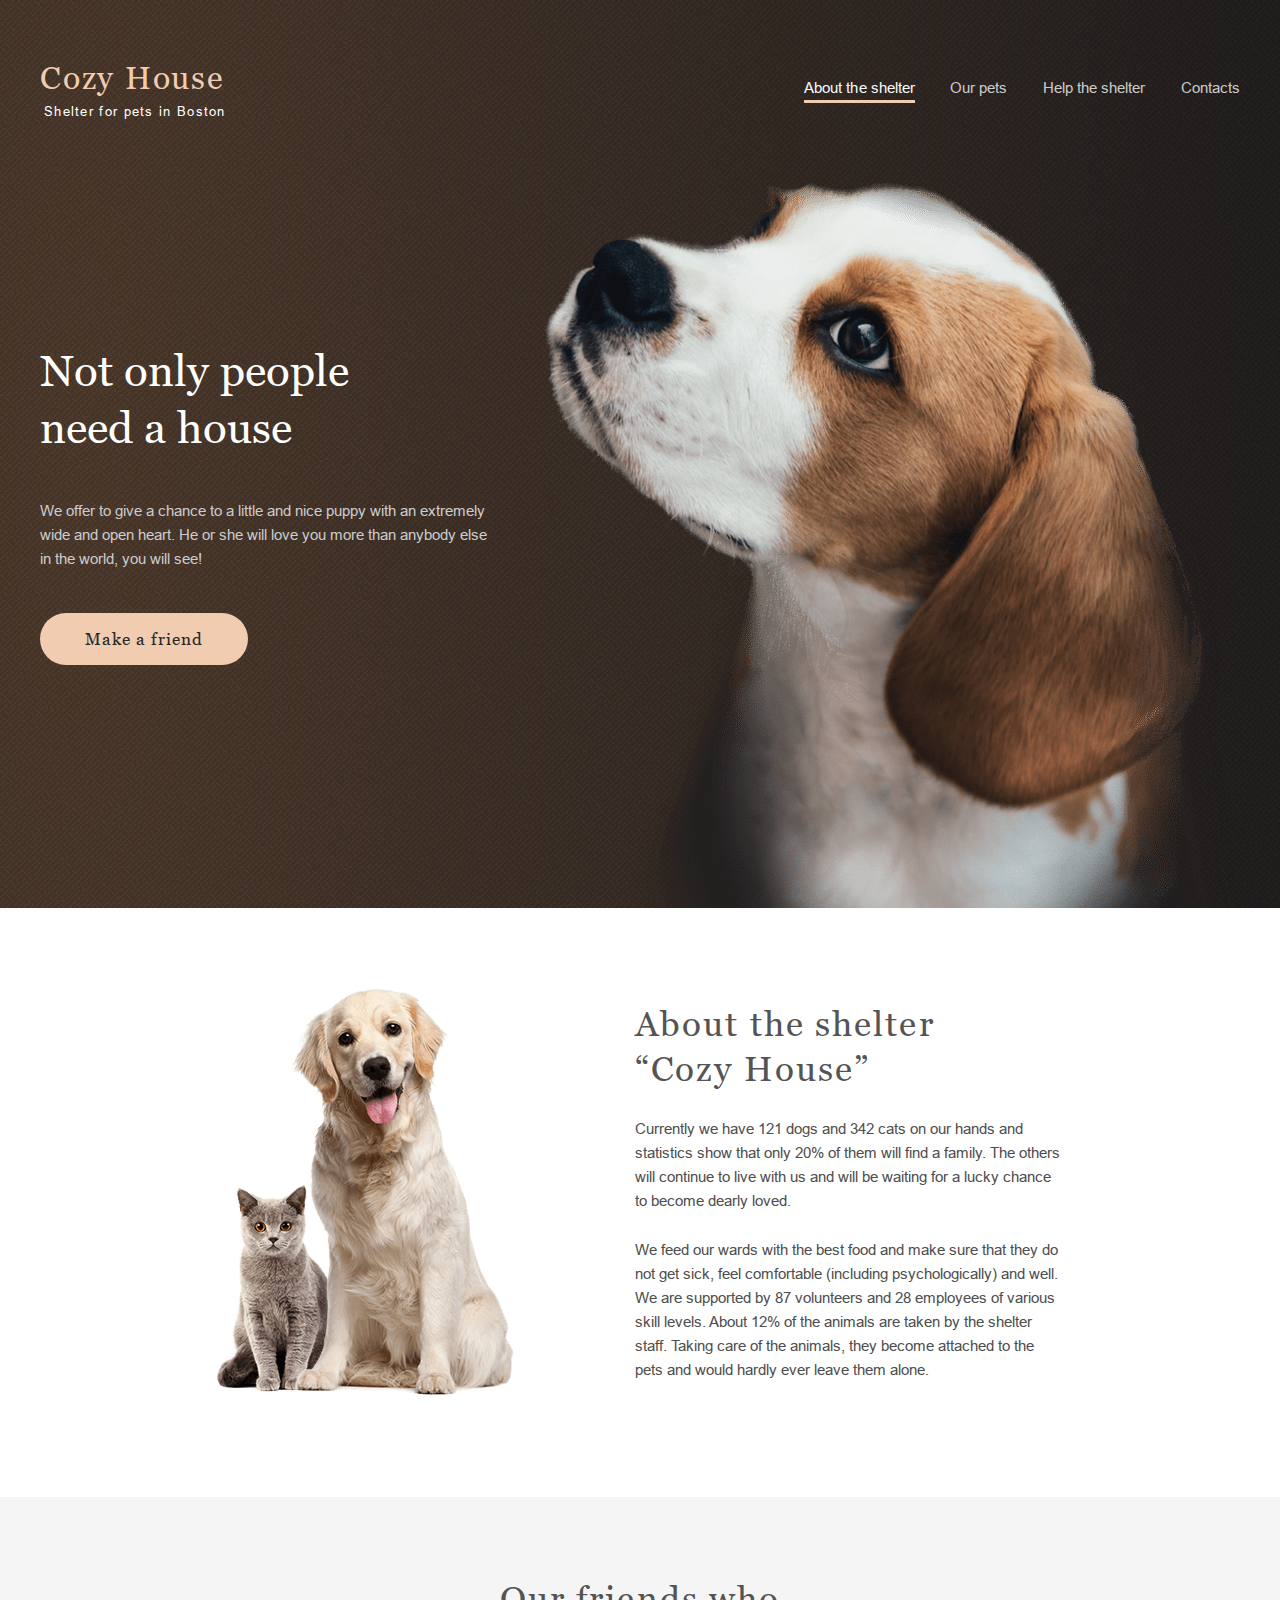
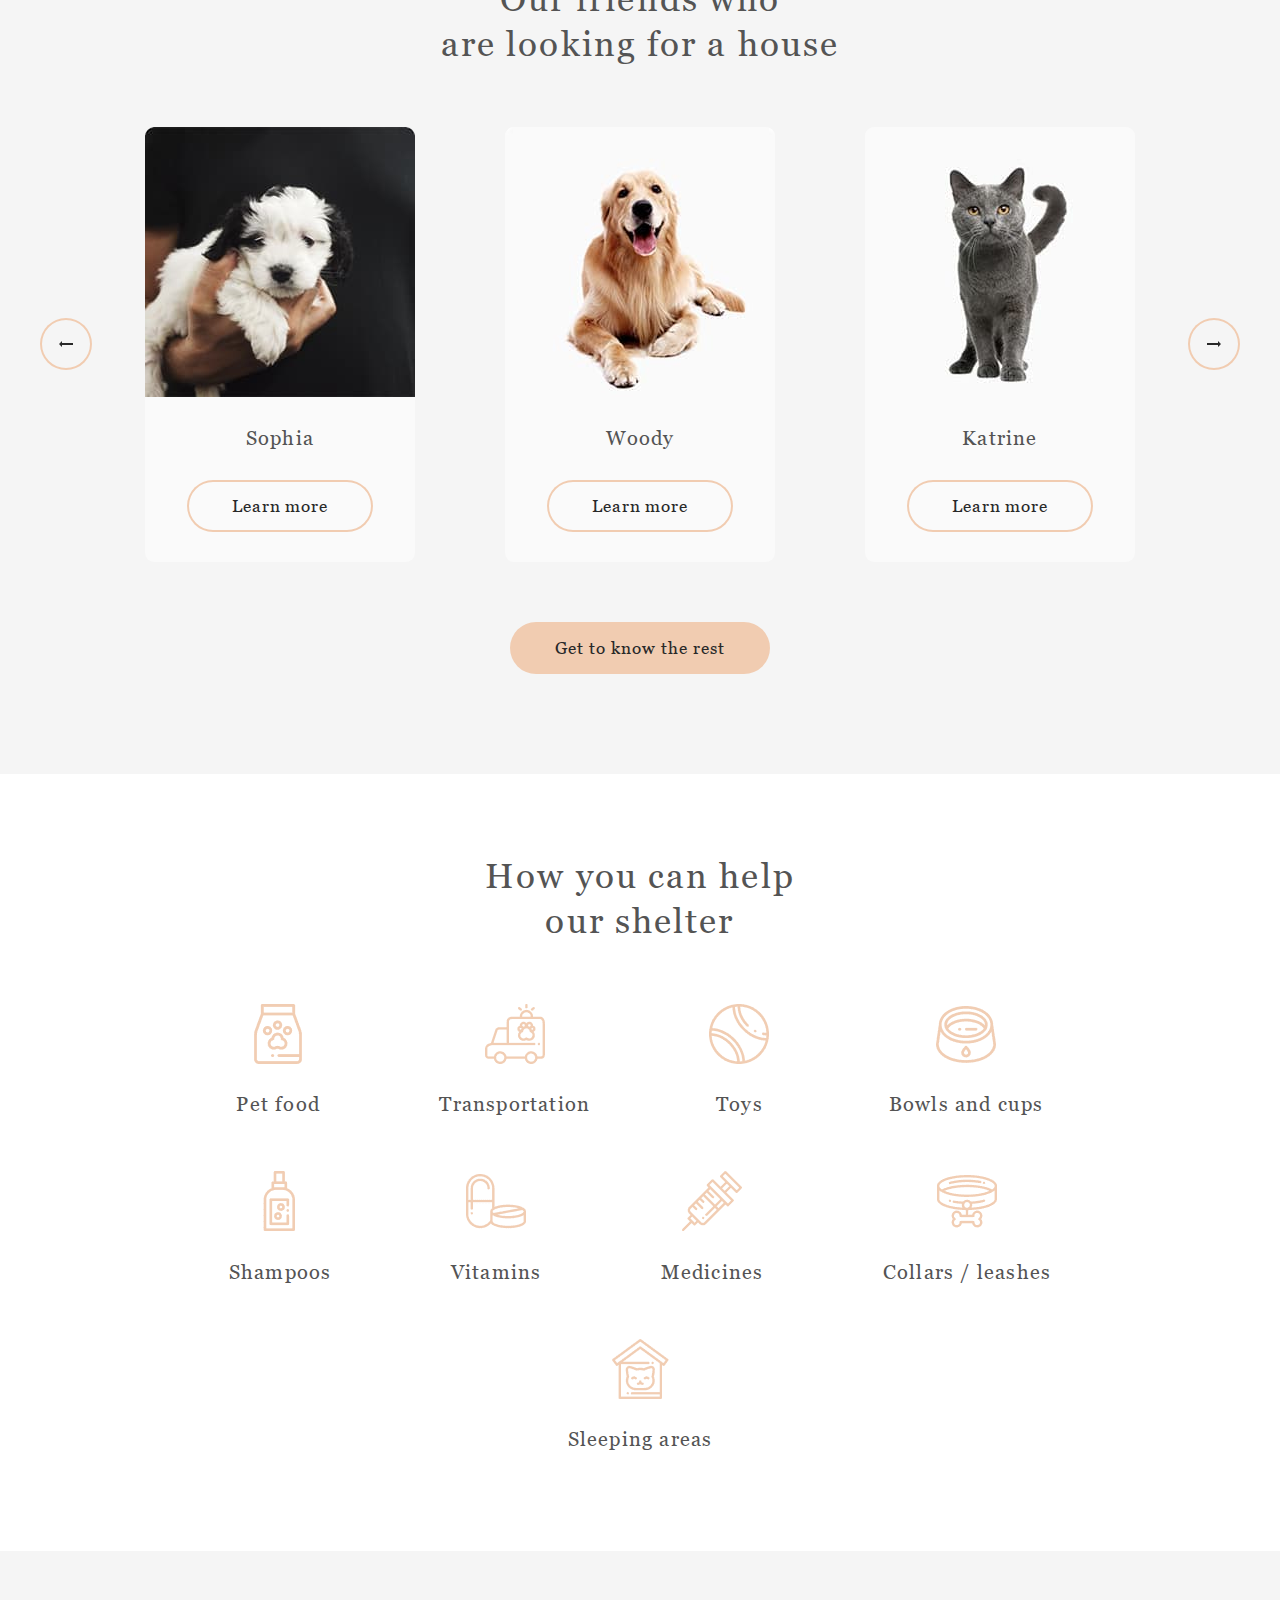
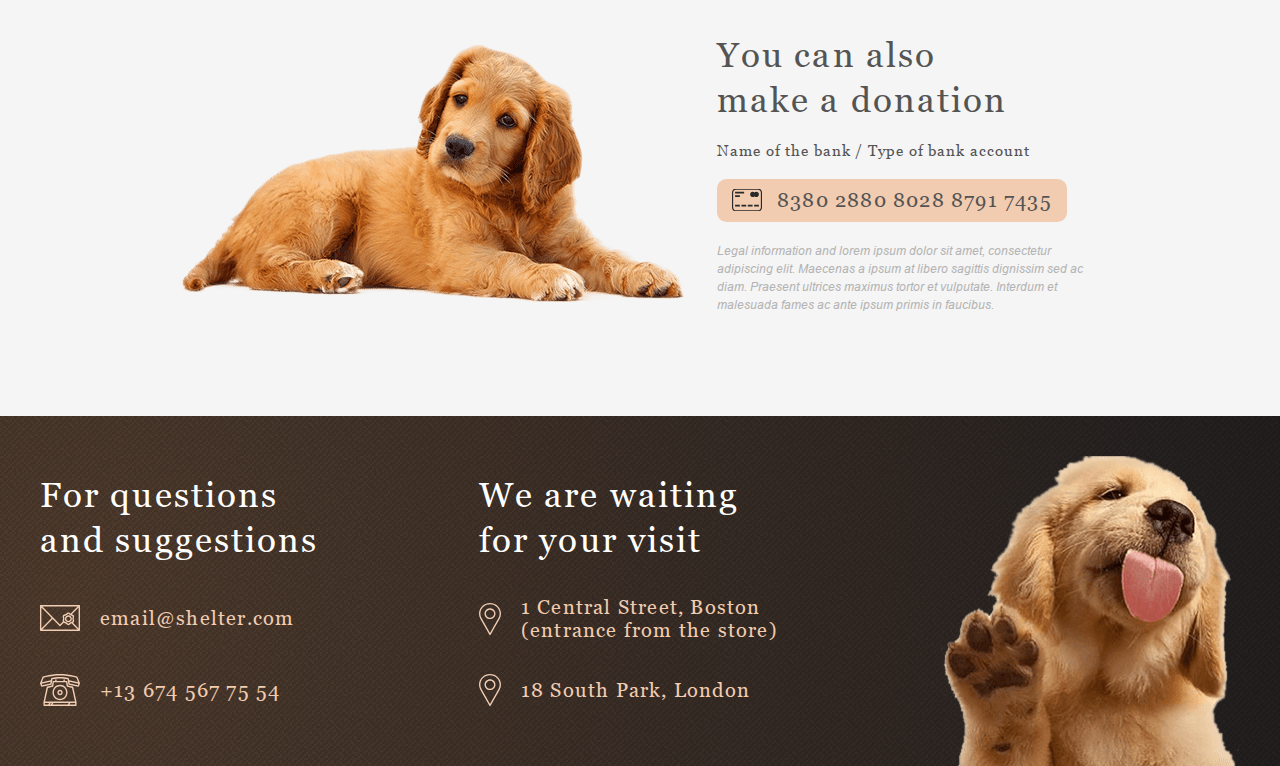
==== commit 20c35a76: "feat: add header section styles for 768px size" ====
--- a/pages/main/index.html
+++ b/pages/main/index.html
@@ -382,7 +382,7 @@
         <!-- / help section -->
 
         <!-- donation section -->
-        <section class="donation">
+        <section id="donation-section" class="donation">
             <div class="container flex">
                 <div class="donation-content">
                     <h2 class="donation-title primary-title">You can also <br> make a donation</h2>
--- a/styles/styles.css
+++ b/styles/styles.css
@@ -365,6 +365,10 @@
 .nav-link.current-link {
   color: hsl(0deg, 0%, 98%);
   border-bottom-color: hsl(25deg, 69%, 82%);
+}
+
+.our-pets .nav-link.current-link {
+  color: hsl(0deg, 0%, 16%);
 }
 
 ul {
@@ -859,8 +863,25 @@
   background-color: hsl(0deg, 0%, 100%);
   padding: 1.875em 3.125em 1.875em 0.625em;
 }
+@media (min-width: 48rem) {
+  .our-pets .header {
+    padding: 1.875em;
+  }
+}
 .our-pets .header-nav {
-  padding-right: 3px;
+  padding-right: 0.1875em;
+}
+@media (min-width: 48rem) {
+  .our-pets .header-nav {
+    padding-right: 0;
+  }
+}
+.our-pets .header-nav__menu-item__link {
+  color: hsl(0deg, 0%, 33%);
+  letter-spacing: 0.1px;
+}
+.our-pets .header-nav__menu-item__link:hover, .our-pets .header-nav__menu-item__link:focus {
+  color: hsl(0deg, 0%, 16%);
 }
 .our-pets .header-logo__title-text {
   color: hsl(0deg, 0%, 33%);
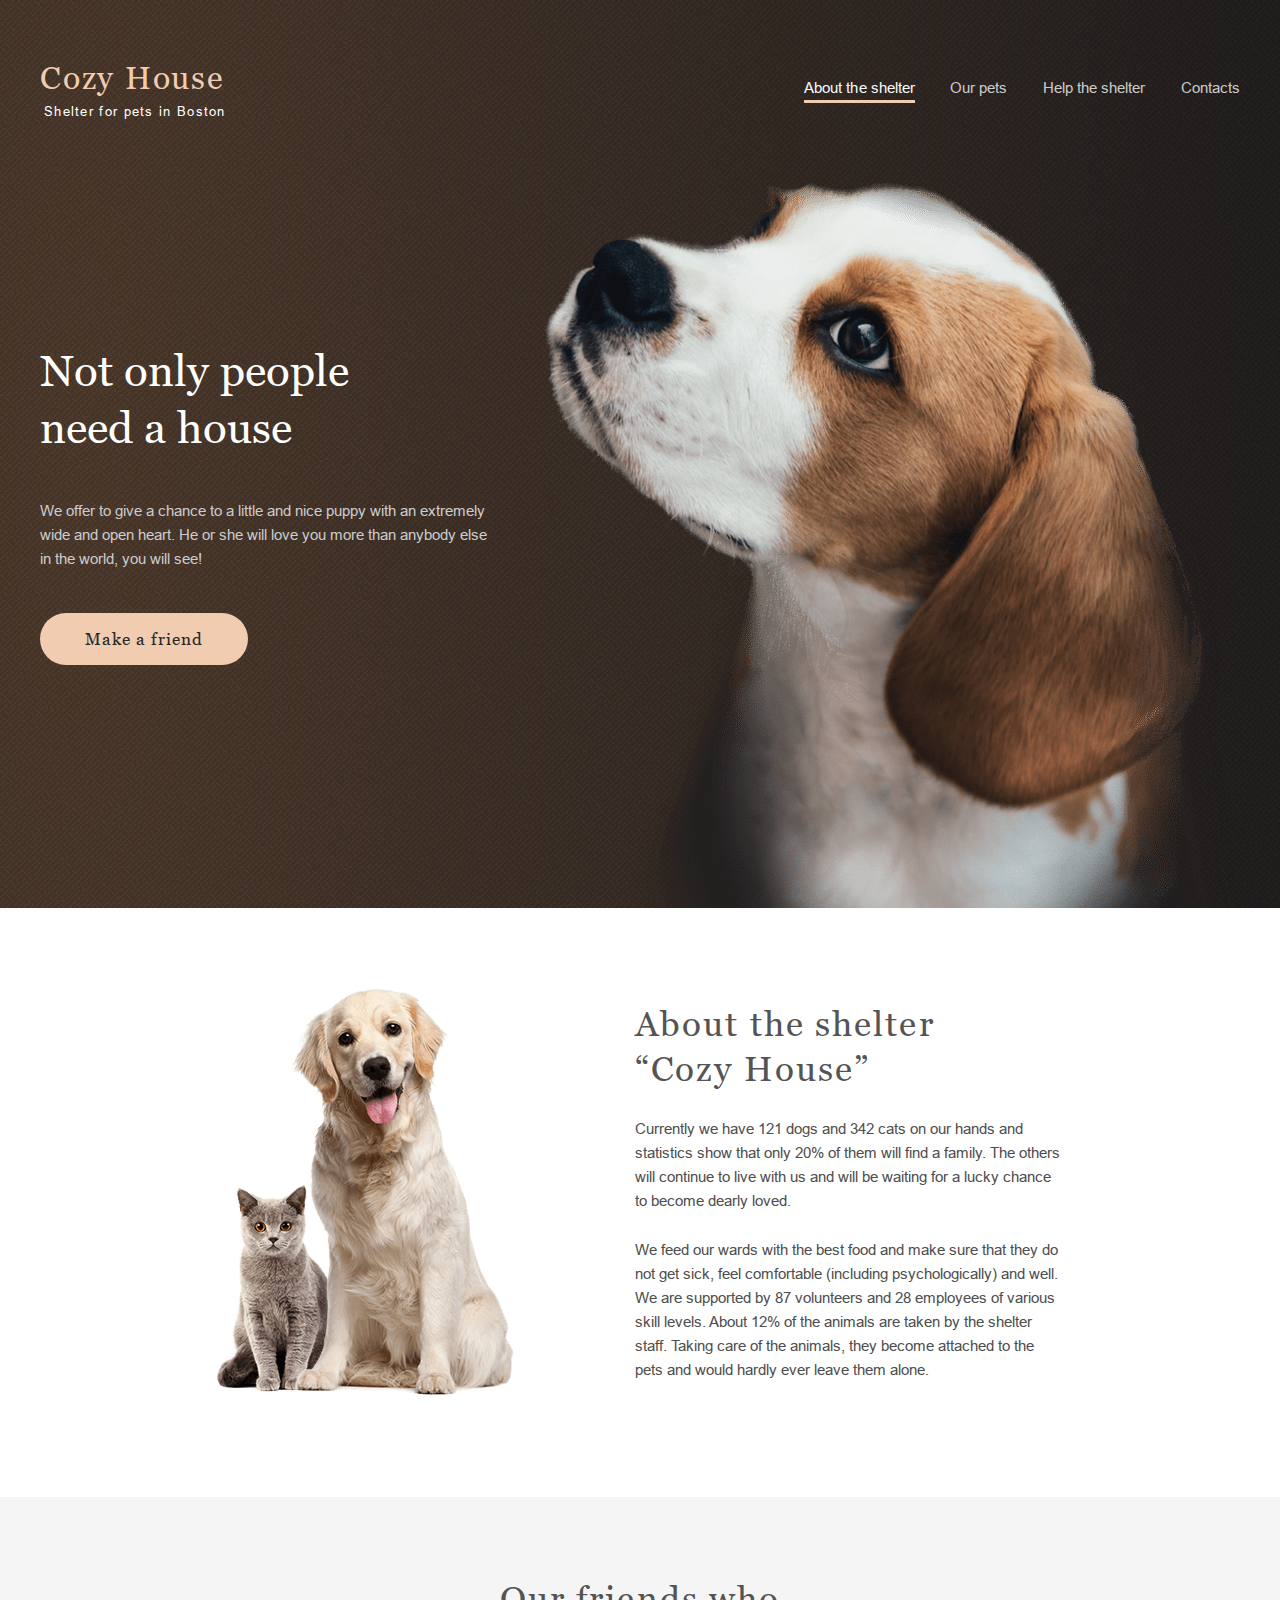
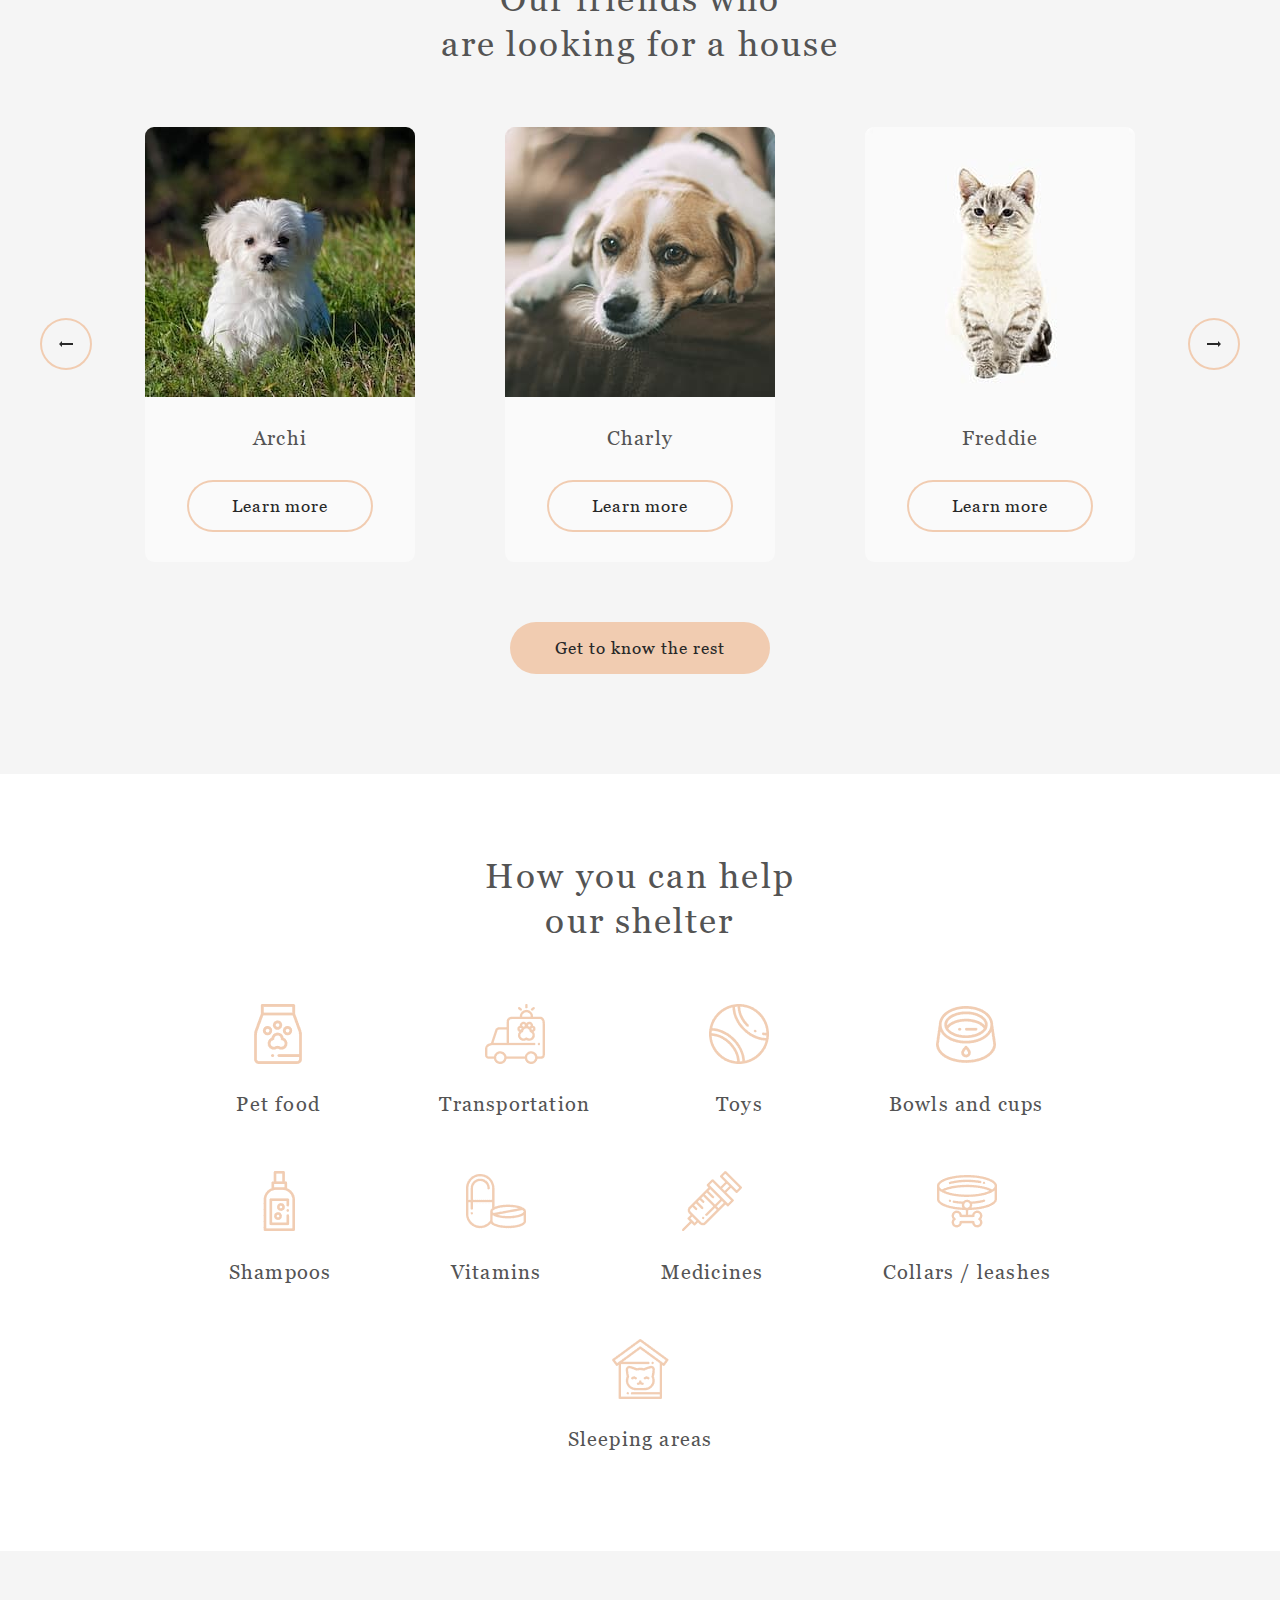
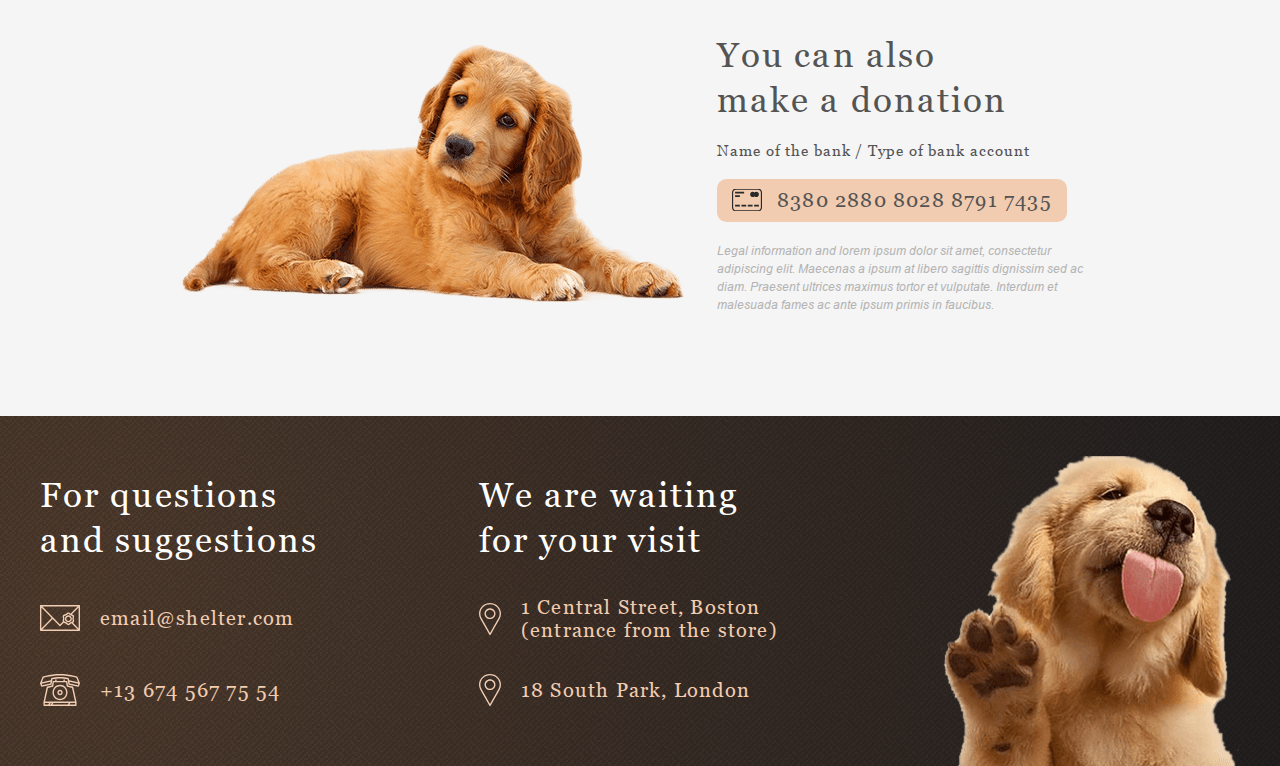
==== commit 6669246d: "refactor: rewrite script.js file to module structure" ====
--- a/pages/main/index.html
+++ b/pages/main/index.html
@@ -440,7 +440,7 @@
     </footer>
     <!-- /footer -->
 
-    <script src="../../js/script.js"></script>
+    <script type="module" src="../../js/script.js"></script>
 </body>
 
 </html>--- a/styles/styles.css
+++ b/styles/styles.css
@@ -878,6 +878,8 @@
 }
 .our-pets .header-nav__menu-item__link {
   color: hsl(0deg, 0%, 33%);
+}
+.our-pets .header-nav__menu-item__link:not(:first-child) {
   letter-spacing: 0.1px;
 }
 .our-pets .header-nav__menu-item__link:hover, .our-pets .header-nav__menu-item__link:focus {
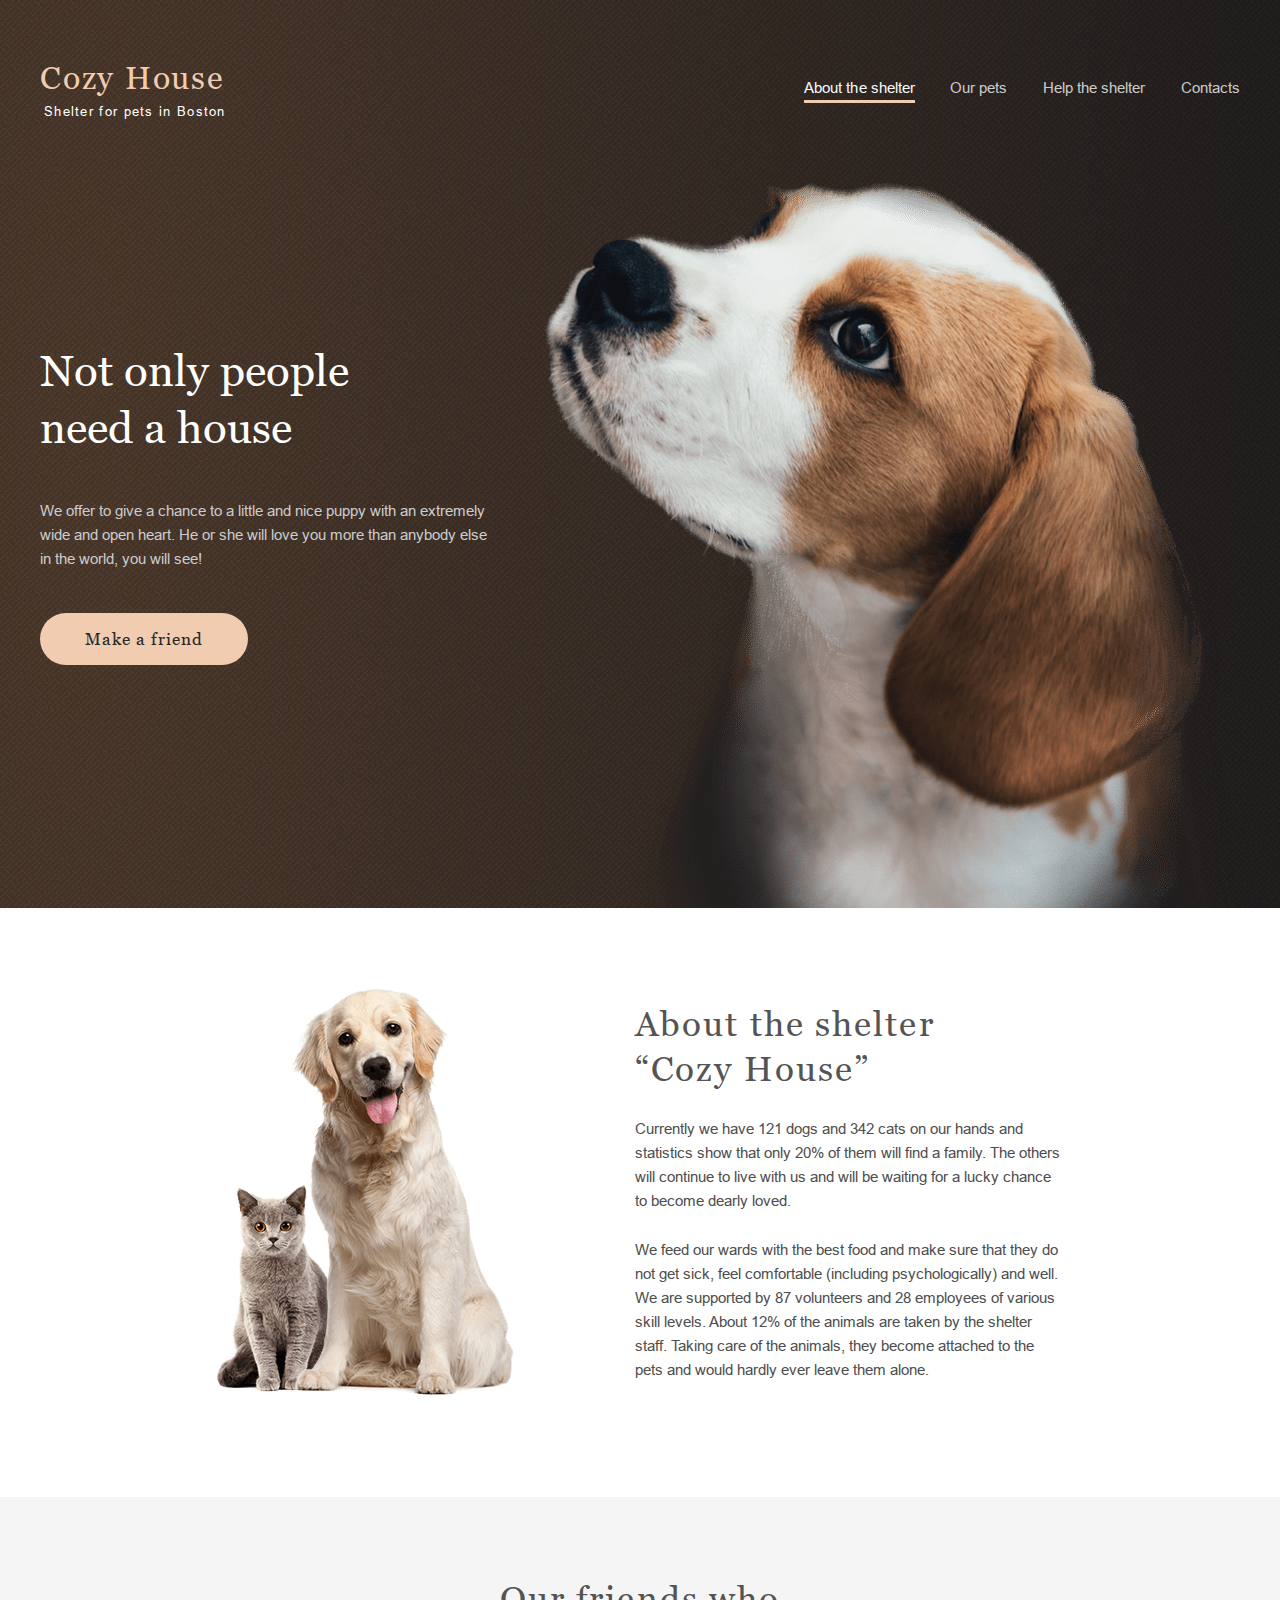
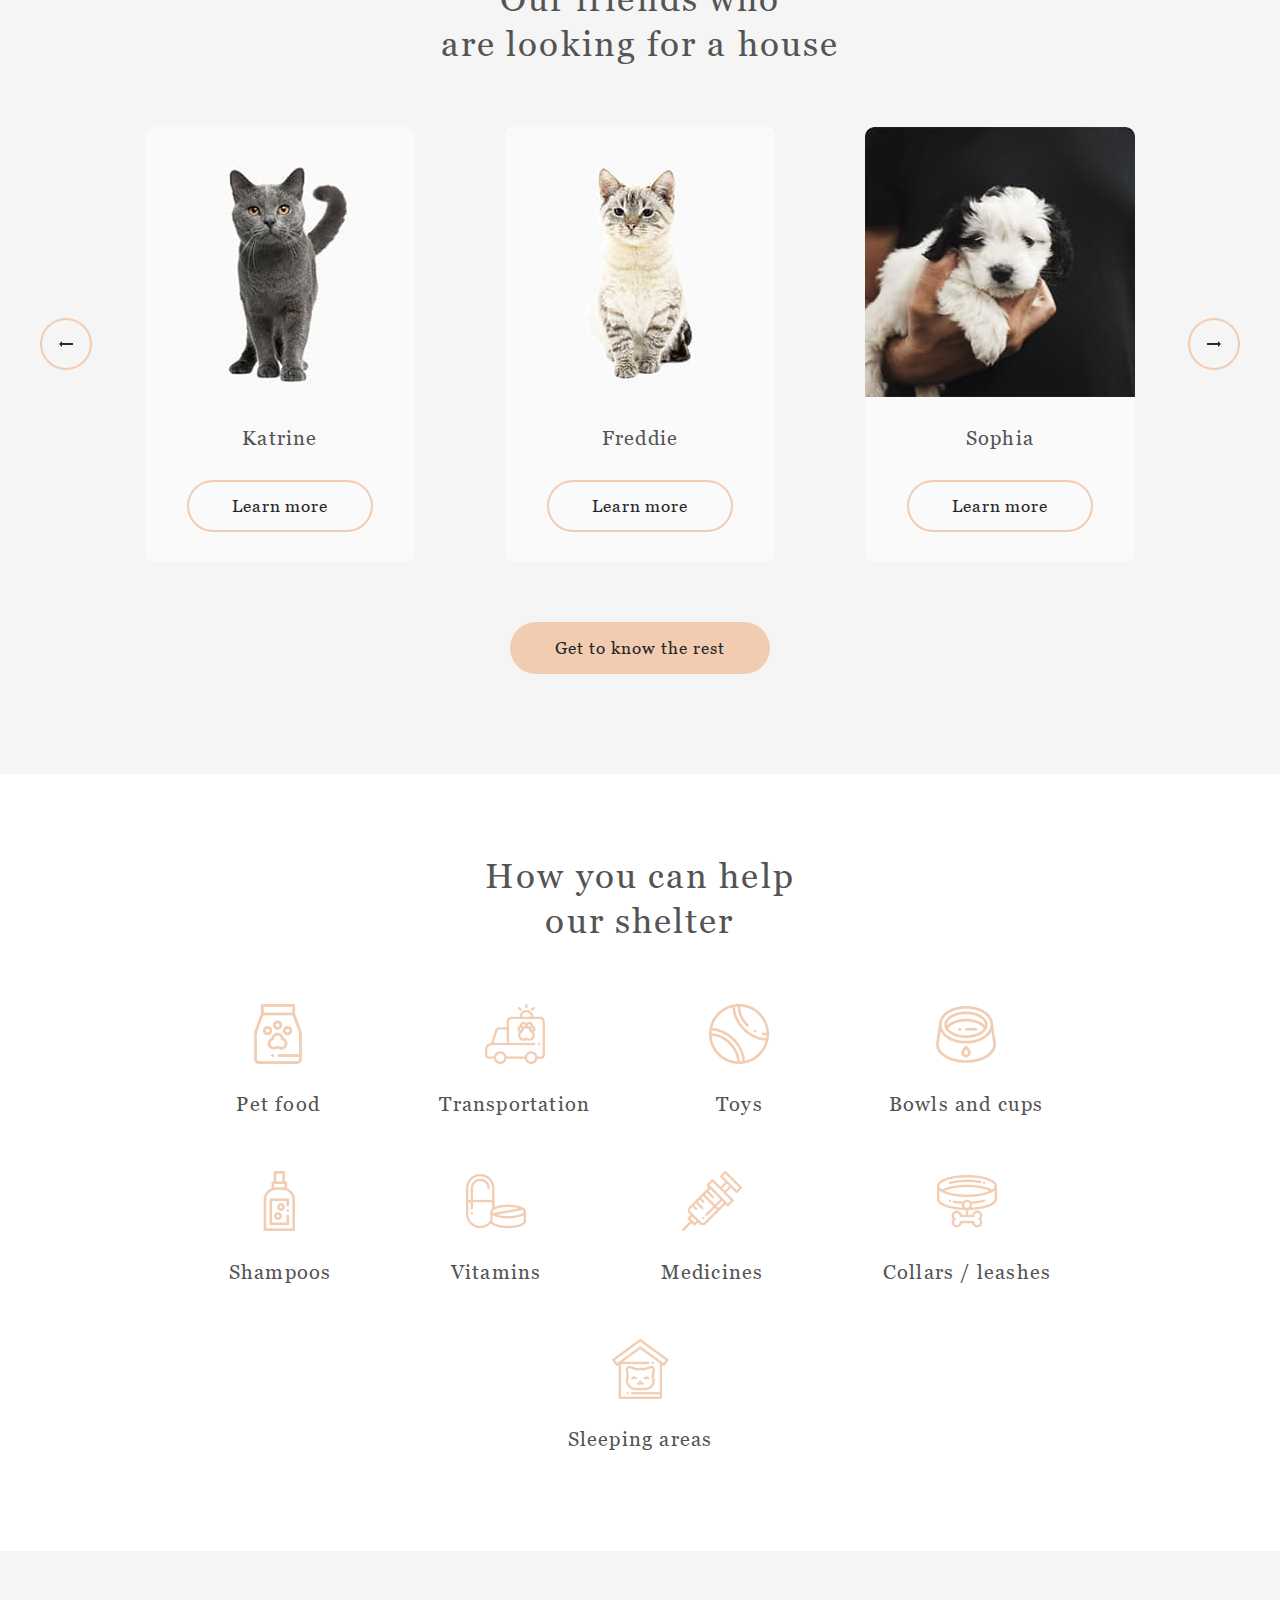
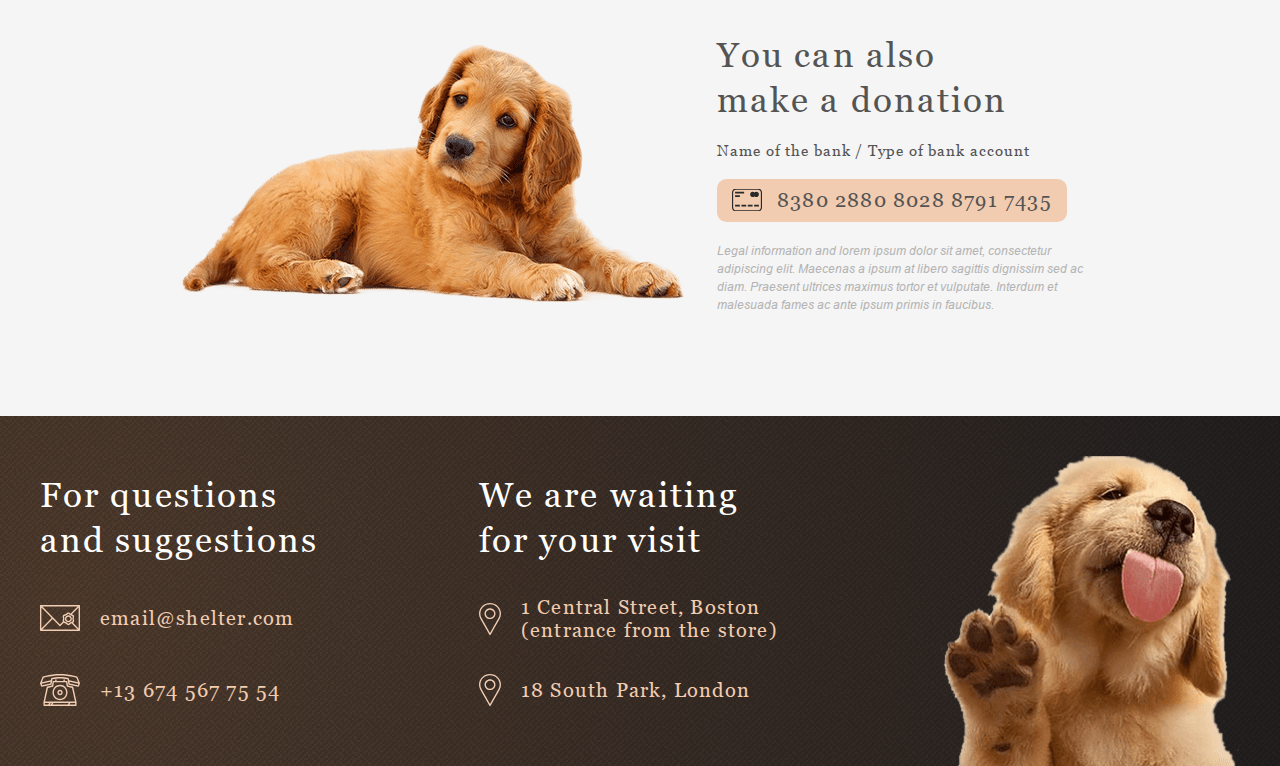
==== commit bfc83508: "feat: add basic pets page pagination functionality" ====
--- a/pages/main/index.html
+++ b/pages/main/index.html
@@ -10,9 +10,9 @@
 </head>
 
 <body>
-    <div id="page-overlay" class="overlay hide"></div>
     <!-- header -->
     <header id="header-section" class="header">
+        <div id="page-overlay" class="overlay hide"></div>
         <div class="container">
             <nav class="header-nav flex flex-jc-sb">
                 <div class="header-nav-wrapper flex flex-jc-sb">
--- a/styles/styles.css
+++ b/styles/styles.css
@@ -371,6 +371,37 @@
   color: hsl(0deg, 0%, 16%);
 }
 
+.pet-card {
+  min-width: 16.875rem;
+  background: hsl(0deg, 0%, 98%);
+  overflow: hidden;
+  border-radius: 0.5625em;
+  cursor: pointer;
+  transition: all 0.3s ease-in-out;
+}
+.pet-card:hover {
+  background-color: hsl(0deg, 0%, 100%);
+}
+.pet-card:hover .button-secondary {
+  background-color: hsl(25deg, 93%, 88%);
+  box-shadow: inset 0 0 0 0.125rem hsl(25deg, 93%, 88%);
+}
+.pet-card__img {
+  vertical-align: middle;
+}
+.pet-card__content {
+  padding: 1.875em 0;
+}
+.pet-card__content-title {
+  font-family: "Georgia";
+  font-weight: 400;
+  font-size: 1.25em;
+  line-height: 1.15;
+  letter-spacing: 0.06em;
+  color: hsl(0deg, 0%, 33%);
+  margin-bottom: 1.5em;
+}
+
 ul {
   list-style-type: none;
   margin: 0;
@@ -418,7 +449,7 @@
 }
 
 .overlay {
-  position: absolute;
+  position: fixed;
   top: 0;
   right: 0;
   bottom: 0;
@@ -482,6 +513,23 @@
   background-color: hsl(25deg, 93%, 88%);
   box-shadow: inset 0 0 0 0.125rem hsl(25deg, 93%, 88%);
 }
+.button-round.inactive {
+  color: hsl(0deg, 0%, 80%);
+  box-shadow: inset 0 0 0 0.125rem hsl(0deg, 0%, 80%);
+  cursor: not-allowed;
+}
+.button-round.inactive:hover {
+  background-color: transparent;
+  box-shadow: inset 0 0 0 0.125rem hsl(0deg, 0%, 80%);
+}
+.button-round.counter {
+  background-color: hsl(25deg, 69%, 82%);
+  cursor: unset;
+}
+.button-round.counter:hover {
+  background-color: hsl(25deg, 69%, 82%);
+  box-shadow: inset 0 0 0 0.125rem hsl(25deg, 69%, 82%);
+}
 
 .visually-hidden {
   position: absolute;
@@ -863,10 +911,25 @@
   background-color: hsl(0deg, 0%, 100%);
   padding: 1.875em 3.125em 1.875em 0.625em;
 }
+.our-pets .header.fixed {
+  padding: 1em 0.5em;
+}
 @media (min-width: 48rem) {
   .our-pets .header {
     padding: 1.875em;
   }
+}
+.our-pets .header .nav-links-wrapper.mobile-menu .header-logo__title-text {
+  color: hsl(25deg, 69%, 82%);
+}
+.our-pets .header .nav-links-wrapper.mobile-menu .header-logo__subtitle {
+  color: hsl(0deg, 0%, 100%);
+}
+.our-pets .header .nav-links-wrapper.mobile-menu .header-nav__menu-item__link {
+  color: hsl(0deg, 0%, 80%);
+}
+.our-pets .header .nav-links-wrapper.mobile-menu .header-nav__menu-item__link:hover, .our-pets .header .nav-links-wrapper.mobile-menu .header-nav__menu-item__link:focus {
+  color: hsl(0deg, 0%, 98%);
 }
 .our-pets .header-nav {
   padding-right: 0.1875em;
@@ -1107,36 +1170,6 @@
   .our-friends-carousel__track-item {
     gap: 5.625em;
   }
-}
-.our-friends-carousel__track-card {
-  min-width: 16.875rem;
-  background: hsl(0deg, 0%, 98%);
-  overflow: hidden;
-  border-radius: 0.5625em;
-  cursor: pointer;
-  transition: all 0.3s ease-in-out;
-}
-.our-friends-carousel__track-card:hover {
-  background-color: hsl(0deg, 0%, 100%);
-}
-.our-friends-carousel__track-card:hover .button-secondary {
-  background-color: hsl(25deg, 93%, 88%);
-  box-shadow: inset 0 0 0 0.125rem hsl(25deg, 93%, 88%);
-}
-.our-friends-carousel__track-card__img {
-  vertical-align: middle;
-}
-.our-friends-carousel__track-card__content {
-  padding: 1.875em 0;
-}
-.our-friends-carousel__track-card__content-title {
-  font-family: "Georgia";
-  font-weight: 400;
-  font-size: 1.25em;
-  line-height: 1.15;
-  letter-spacing: 0.06em;
-  color: hsl(0deg, 0%, 33%);
-  margin-bottom: 1.5em;
 }
 .our-friends-controls {
   display: grid;
@@ -1650,4 +1683,65 @@
   top: 50%;
   left: 0;
   transform: translateY(-50%);
+}
+
+.pets {
+  background-color: hsl(0deg, 0%, 96%);
+  padding: 10.17em 0.625em 2.625em;
+  text-align: center;
+}
+@media (min-width: 48rem) {
+  .pets {
+    padding: 12.5em 1.875em 4.75em;
+  }
+}
+@media (min-width: 80rem) {
+  .pets {
+    padding: 12.5em 2.5em 6.25em;
+  }
+}
+.pets-cards {
+  padding: 2.625em 0.9375em;
+  flex-direction: column;
+  gap: 1.875em;
+}
+@media (min-width: 48rem) {
+  .pets-cards {
+    flex-direction: row;
+    flex-wrap: wrap;
+    padding: 1.875em 4em 2.5em;
+  }
+}
+@media (min-width: 80rem) {
+  .pets-cards {
+    padding: 0.9375em 0;
+    margin: 2.8125em 0;
+  }
+}
+.pets-cards__item {
+  max-width: 16.875rem;
+}
+.pets-nav {
+  max-width: 18.75em;
+  margin: 0 auto;
+}
+@media (min-width: 48rem) {
+  .pets-nav {
+    max-width: 21.25em;
+  }
+}
+.pets-nav__pagination {
+  gap: 0.625em;
+}
+.pets-nav__pagination-item__link {
+  display: inline-block;
+  font-weight: 400;
+  font-size: 1.25rem;
+  line-height: 1.15;
+  letter-spacing: 0.06em;
+  color: hsl(0deg, 0%, 16%);
+}
+.pets-nav__pagination-item__link-text {
+  position: relative;
+  top: 0.7em;
 }/*# sourceMappingURL=styles.css.map */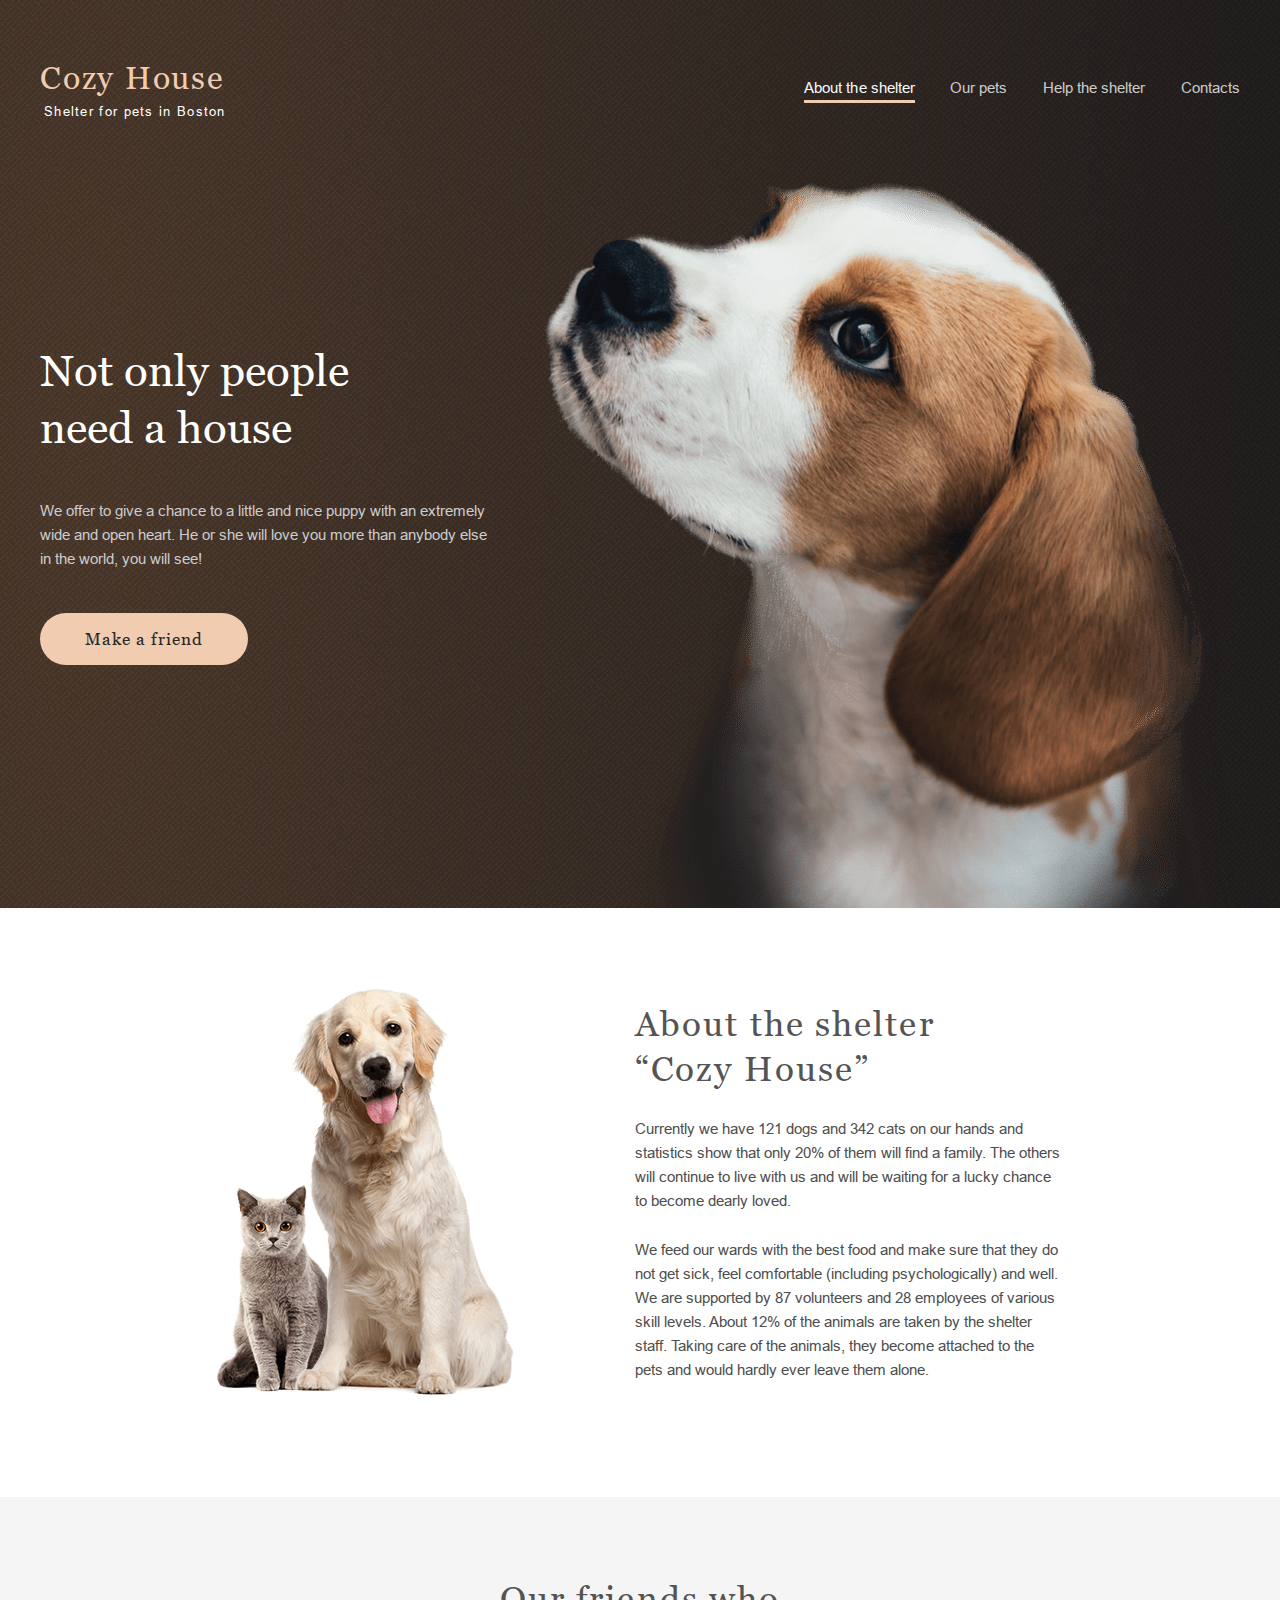
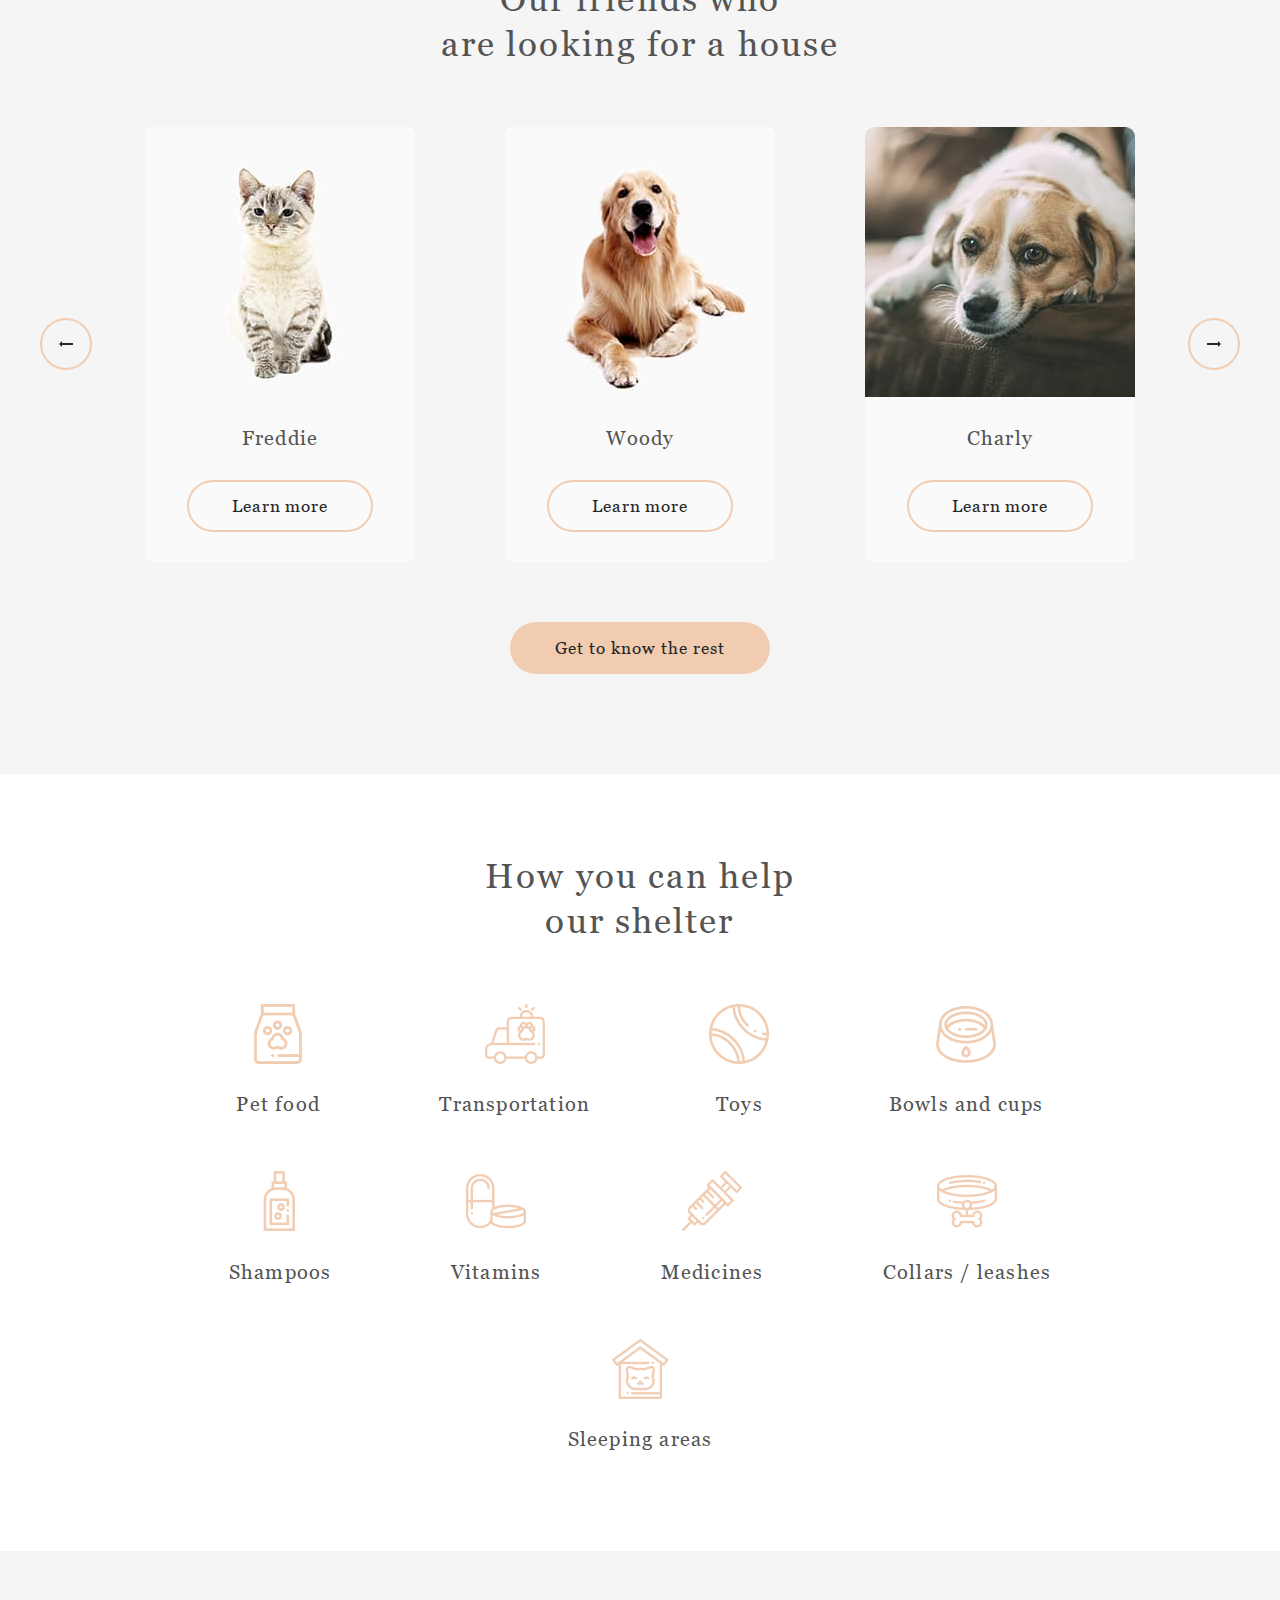
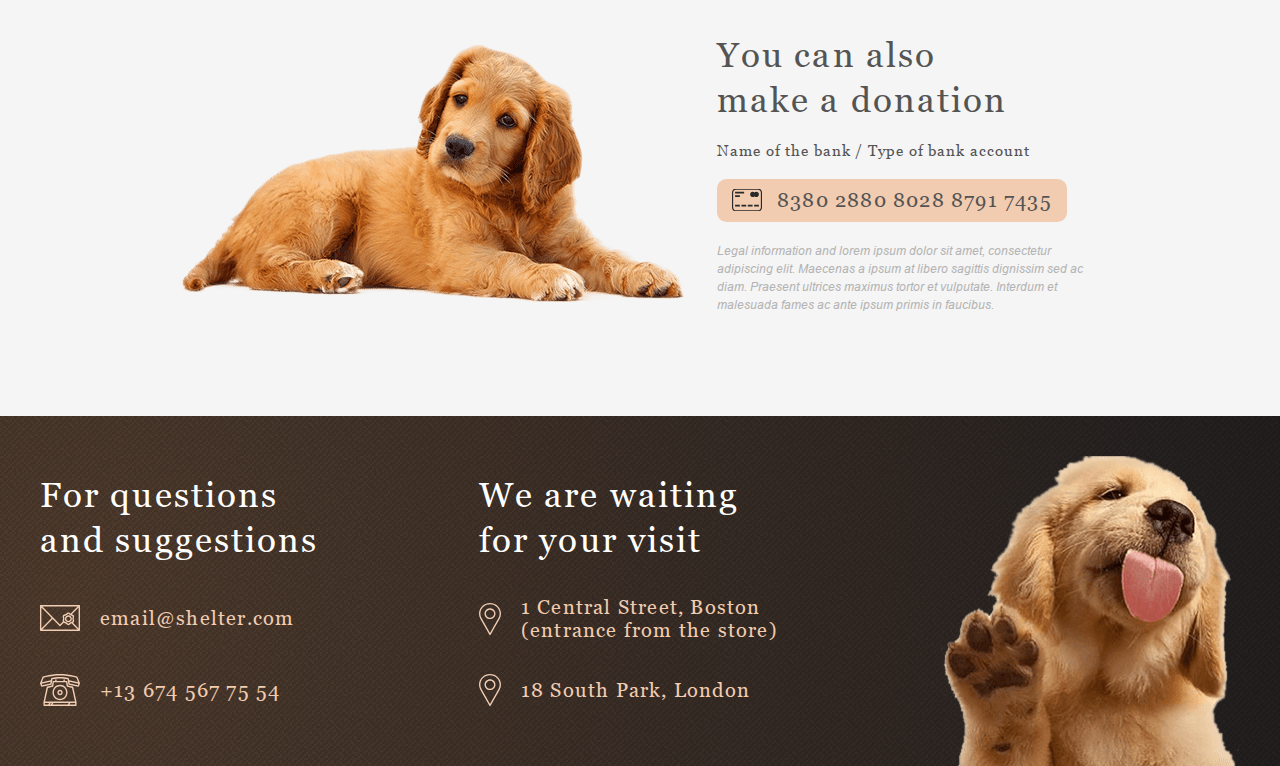
==== commit d132c5ea: "refactor: clean html main page code" ====
--- a/pages/main/index.html
+++ b/pages/main/index.html
@@ -120,22 +120,15 @@
                 </picture>
                 <button id="close-btn" class="popup-close button-round"></button>
                 <div class="popup-description">
-                    <h3 class="popup-description__name"><!--Jennifer--></h3>
-                    <h4 class="popup-description__title"><!--Dog - Labrador --></h4>
-                    <p class="popup-description__specification">
-                        Jennifer is a sweet 2 months old Labrador
-                        that is patiently waiting to find a new forever home. This girl really enjoys
-                        being able to go outside to run and play, but won't hesitate to play up a storm in the house
-                        if she has all of her
-                        favorite toys.
-                    </p>
+                    <h3 class="popup-description__name"></h3>
+                    <h4 class="popup-description__title"></h4>
+                    <p class="popup-description__specification"></p>
                     <ul class="popup-description__characteristics">
                         <li class="popup-description__characteristics-item">
                             <p class="popup-description__characteristics-item__text">
                                 <span
                                     class="popup-description__characteristics-item__text-title"><strong>Age:</strong></span>
-                                <span class="popup-description__characteristics-item__text-value">2
-                                    months</span>
+                                <span class="popup-description__characteristics-item__text-value"></span>
                             </p>
                         </li>
 
@@ -143,7 +136,7 @@
                             <p class="popup-description__characteristics-item__text">
                                 <span
                                     class="popup-description__characteristics-item__text-title"><strong>Inoculations:</strong></span>
-                                <span class="popup-description__characteristics-item__text-value">none</span>
+                                <span class="popup-description__characteristics-item__text-value"></span>
                             </p>
                             </p>
                         </li>
@@ -151,7 +144,7 @@
                             <p class="popup-description__characteristics-item__text">
                                 <span
                                     class="popup-description__characteristics-item__text-title"><strong>Diseases:</strong></span>
-                                <span class="popup-description__characteristics-item__text-value">none</span>
+                                <span class="popup-description__characteristics-item__text-value"></span>
                             </p>
                             </p>
                         </li>
@@ -159,7 +152,7 @@
                             <p class="popup-description__characteristics-item__text">
                                 <span
                                     class="popup-description__characteristics-item__text-title"><strong>Parasites:</strong></span>
-                                <span class="popup-description__characteristics-item__text-value">none</span>
+                                <span class="popup-description__characteristics-item__text-value"></span>
                             </p>
                             </p>
                         </li>
@@ -171,102 +164,9 @@
                     are looking for a house</h2>
                 <div class="our-friends-carousel">
                     <ul class="our-friends-carousel__track flex">
-                        <li id="prev-item" class="our-friends-carousel__track-item flex">
-                            <!-- <div class="our-friends-carousel__track-card">
-                                <img src="../../assets/images/our-pets/our-pets-katrine.jpg" alt="dark cat"
-                                    class="our-friends-carousel__track-card__img" />
-                                <div class="our-friends-carousel__track-card__content">
-                                    <h4 class="our-friends-carousel__track-card__content-title">Katrine</h4>
-                                    <button type="button"
-                                        class="our-friends-carousel__track-card__content-btn button-secondary">Learn
-                                        more</button>
-                                </div>
-                            </div>
-                            <div class="our-friends-carousel__track-card">
-                                <img src="../../assets/images/our-pets/our-pets-jennifer.jpg" alt="white puppy"
-                                    class="our-friends-carousel__track-card__img" />
-                                <div class="our-friends-carousel__track-card__content">
-                                    <h4 class="our-friends-carousel__track-card__content-title">Jennifer</h4>
-                                    <button type="button"
-                                        class="our-friends-carousel__track-card__content-btn button-secondary">Learn
-                                        more</button>
-                                </div>
-                            </div>
-                            <div class="our-friends-carousel__track-card">
-                                <img src="../../assets/images/our-pets/our-pets-woody.jpg" alt="brown dog"
-                                    class="our-friends-carousel__track-card__img" />
-                                <div class="our-friends-carousel__track-card__content">
-                                    <h4 class="our-friends-carousel__track-card__content-title">Woody</h4>
-                                    <button type="button"
-                                        class="our-friends-carousel__track-card__content-btn button-secondary">Learn
-                                        more</button>
-                                </div>
-                            </div> -->
-                        </li>
-                        <li id="current-item" class="our-friends-carousel__track-item flex">
-                            <!-- <div class="our-friends-carousel__track-card">
-                                <img src="../../assets/images/our-pets/our-pets-katrine.jpg" alt="dark cat"
-                                    class="our-friends-carousel__track-card__img" />
-                                <div class="our-friends-carousel__track-card__content">
-                                    <h4 class="our-friends-carousel__track-card__content-title">Katrine</h4>
-                                    <button type="button"
-                                        class="our-friends-carousel__track-card__content-btn button-secondary">Learn
-                                        more</button>
-                                </div>
-                            </div>
-                            <div class="our-friends-carousel__track-card">
-                                <img src="../../assets/images/our-pets/our-pets-jennifer.jpg" alt="white puppy"
-                                    class="our-friends-carousel__track-card__img" />
-                                <div class="our-friends-carousel__track-card__content">
-                                    <h4 class="our-friends-carousel__track-card__content-title">Jennifer</h4>
-                                    <button type="button"
-                                        class="our-friends-carousel__track-card__content-btn button-secondary">Learn
-                                        more</button>
-                                </div>
-                            </div>
-                            <div class="our-friends-carousel__track-card">
-                                <img src="../../assets/images/our-pets/our-pets-woody.jpg" alt="brown dog"
-                                    class="our-friends-carousel__track-card__img" />
-                                <div class="our-friends-carousel__track-card__content">
-                                    <h4 class="our-friends-carousel__track-card__content-title">Woody</h4>
-                                    <button type="button"
-                                        class="our-friends-carousel__track-card__content-btn button-secondary">Learn
-                                        more</button>
-                                </div>
-                            </div> -->
-                        </li>
-                        <li id="next-item" class="our-friends-carousel__track-item flex">
-                            <!-- <div class="our-friends-carousel__track-card">
-                                <img src="../../assets/images/our-pets/our-pets-katrine.jpg" alt="dark cat"
-                                    class="our-friends-carousel__track-card__img" />
-                                <div class="our-friends-carousel__track-card__content">
-                                    <h4 class="our-friends-carousel__track-card__content-title">Katrine</h4>
-                                    <button type="button"
-                                        class="our-friends-carousel__track-card__content-btn button-secondary">Learn
-                                        more</button>
-                                </div>
-                            </div>
-                            <div class="our-friends-carousel__track-card">
-                                <img src="../../assets/images/our-pets/our-pets-jennifer.jpg" alt="white puppy"
-                                    class="our-friends-carousel__track-card__img" />
-                                <div class="our-friends-carousel__track-card__content">
-                                    <h4 class="our-friends-carousel__track-card__content-title">Jennifer</h4>
-                                    <button type="button"
-                                        class="our-friends-carousel__track-card__content-btn button-secondary">Learn
-                                        more</button>
-                                </div>
-                            </div>
-                            <div class="our-friends-carousel__track-card">
-                                <img src="../../assets/images/our-pets/our-pets-woody.jpg" alt="brown dog"
-                                    class="our-friends-carousel__track-card__img" />
-                                <div class="our-friends-carousel__track-card__content">
-                                    <h4 class="our-friends-carousel__track-card__content-title">Woody</h4>
-                                    <button type="button"
-                                        class="our-friends-carousel__track-card__content-btn button-secondary">Learn
-                                        more</button>
-                                </div>
-                            </div> -->
-                        </li>
+                        <li id="prev-item" class="our-friends-carousel__track-item flex"></li>
+                        <li id="current-item" class="our-friends-carousel__track-item flex"></li>
+                        <li id="next-item" class="our-friends-carousel__track-item flex"></li>
                     </ul>
                 </div>
                 <ul class="our-friends-controls">
--- a/styles/styles.css
+++ b/styles/styles.css
@@ -360,31 +360,31 @@
   transition: all 0.3s ease-in;
 }
 .nav-link:hover, .nav-link:focus {
-  color: hsl(0deg, 0%, 98%);
+  color: hsl(0, 0%, 98%);
 }
 .nav-link.current-link {
-  color: hsl(0deg, 0%, 98%);
-  border-bottom-color: hsl(25deg, 69%, 82%);
+  color: hsl(0, 0%, 98%);
+  border-bottom-color: hsl(25, 69%, 82%);
 }
 
 .our-pets .nav-link.current-link {
-  color: hsl(0deg, 0%, 16%);
+  color: hsl(0, 0%, 16%);
 }
 
 .pet-card {
   min-width: 16.875rem;
-  background: hsl(0deg, 0%, 98%);
+  background: hsl(0, 0%, 98%);
   overflow: hidden;
   border-radius: 0.5625em;
   cursor: pointer;
   transition: all 0.3s ease-in-out;
 }
 .pet-card:hover {
-  background-color: hsl(0deg, 0%, 100%);
+  background-color: hsl(0, 0%, 100%);
 }
 .pet-card:hover .button-secondary {
-  background-color: hsl(25deg, 93%, 88%);
-  box-shadow: inset 0 0 0 0.125rem hsl(25deg, 93%, 88%);
+  background-color: hsl(25, 93%, 88%);
+  box-shadow: inset 0 0 0 0.125rem hsl(25, 93%, 88%);
 }
 .pet-card__img {
   vertical-align: middle;
@@ -398,7 +398,7 @@
   font-size: 1.25em;
   line-height: 1.15;
   letter-spacing: 0.06em;
-  color: hsl(0deg, 0%, 33%);
+  color: hsl(0, 0%, 33%);
   margin-bottom: 1.5em;
 }
 
@@ -423,7 +423,7 @@
   font-size: 1.5625rem;
   line-height: 1.285;
   letter-spacing: 0.06em;
-  color: hsl(0deg, 0%, 33%);
+  color: hsl(0, 0%, 33%);
 }
 @media (min-width: 48rem) {
   .primary-title {
@@ -431,7 +431,7 @@
     font-size: 2.1875rem;
     line-height: 1.285;
     letter-spacing: 0.06em;
-    color: hsl(0deg, 0%, 33%);
+    color: hsl(0, 0%, 33%);
   }
 }
 
@@ -454,7 +454,7 @@
   right: 0;
   bottom: 0;
   left: 0;
-  background-color: hsla(0deg, 0%, 16%, 0.6);
+  background-color: hsla(0, 0%, 16%, 0.6);
   z-index: 2;
 }
 .overlay:hover {
@@ -466,20 +466,20 @@
   font-size: 1.0625rem;
   line-height: 1.3;
   letter-spacing: 0.06em;
-  color: hsl(0deg, 0%, 16%);
+  color: hsl(0, 0%, 16%);
   padding: 0.88235em 2.647em;
-  background-color: hsl(25deg, 69%, 82%);
+  background-color: hsl(25, 69%, 82%);
   border-radius: 5.882em;
   display: inline-block;
   transition: background 0.3s ease-in-out;
 }
 .button-primary:hover {
-  background-color: hsl(25deg, 93%, 88%);
+  background-color: hsl(25, 93%, 88%);
 }
 
 .button-secondary {
   border: 0;
-  box-shadow: inset 0 0 0 0.125rem hsl(25deg, 69%, 82%);
+  box-shadow: inset 0 0 0 0.125rem hsl(25, 69%, 82%);
   border-radius: 6.25rem;
   background-color: transparent;
   cursor: pointer;
@@ -487,12 +487,12 @@
   line-height: 1.3;
   letter-spacing: 0.056em;
   padding: 0.88235em 2.64705882em;
-  color: hsl(0deg, 0%, 16%);
+  color: hsl(0, 0%, 16%);
   transition: all 0.3s ease-in-out;
 }
 .button-secondary:hover {
-  background-color: hsl(25deg, 93%, 88%);
-  box-shadow: inset 0 0 0 0.125rem hsl(25deg, 93%, 88%);
+  background-color: hsl(25, 93%, 88%);
+  box-shadow: inset 0 0 0 0.125rem hsl(25, 93%, 88%);
 }
 
 .button-round {
@@ -501,34 +501,34 @@
   border: 0;
   border-radius: 50%;
   background-color: transparent;
-  box-shadow: inset 0 0 0 0.125rem hsl(25deg, 69%, 82%);
+  box-shadow: inset 0 0 0 0.125rem hsl(25, 69%, 82%);
   cursor: pointer;
   transition: all 0.3s ease-in-out;
 }
 .button-round:hover {
-  background-color: hsl(25deg, 93%, 88%);
-  box-shadow: inset 0 0 0 0.125rem hsl(25deg, 93%, 88%);
+  background-color: hsl(25, 93%, 88%);
+  box-shadow: inset 0 0 0 0.125rem hsl(25, 93%, 88%);
 }
 .button-round.hover-close-btn {
-  background-color: hsl(25deg, 93%, 88%);
-  box-shadow: inset 0 0 0 0.125rem hsl(25deg, 93%, 88%);
+  background-color: hsl(25, 93%, 88%);
+  box-shadow: inset 0 0 0 0.125rem hsl(25, 93%, 88%);
 }
 .button-round.inactive {
-  color: hsl(0deg, 0%, 80%);
-  box-shadow: inset 0 0 0 0.125rem hsl(0deg, 0%, 80%);
+  color: hsl(0, 0%, 80%);
+  box-shadow: inset 0 0 0 0.125rem hsl(0, 0%, 80%);
   cursor: not-allowed;
 }
 .button-round.inactive:hover {
   background-color: transparent;
-  box-shadow: inset 0 0 0 0.125rem hsl(0deg, 0%, 80%);
+  box-shadow: inset 0 0 0 0.125rem hsl(0, 0%, 80%);
 }
 .button-round.counter {
-  background-color: hsl(25deg, 69%, 82%);
+  background-color: hsl(25, 69%, 82%);
   cursor: unset;
 }
 .button-round.counter:hover {
-  background-color: hsl(25deg, 69%, 82%);
-  box-shadow: inset 0 0 0 0.125rem hsl(25deg, 69%, 82%);
+  background-color: hsl(25, 69%, 82%);
+  box-shadow: inset 0 0 0 0.125rem hsl(25, 69%, 82%);
 }
 
 .visually-hidden {
@@ -753,8 +753,8 @@
   left: 0;
   padding: 0.5em;
   z-index: 2;
-  background-color: hsla(330deg, 3%, 13%, 0.7);
-  box-shadow: 0 0.3125rem 0.3125rem hsla(0deg, 0%, 0%, 0.5);
+  background-color: hsla(330, 3%, 13%, 0.7);
+  box-shadow: 0 0.3125rem 0.3125rem hsla(0, 0%, 0%, 0.5);
 }
 .header.fixed .nav-links-wrapper .header-logo {
   top: 0.8em;
@@ -782,7 +782,7 @@
   font-size: 2rem;
   line-height: 1.1;
   letter-spacing: 0.055em;
-  color: hsl(25deg, 69%, 82%);
+  color: hsl(25, 69%, 82%);
 }
 .header-logo__subtitle {
   font-family: "Arial";
@@ -790,7 +790,7 @@
   font-size: 0.8125rem;
   line-height: 1.15;
   letter-spacing: 0.1em;
-  color: hsl(0deg, 0%, 100%);
+  color: hsl(0, 0%, 100%);
   padding-left: 0.25rem;
   margin: 0.63em 0 0 0;
 }
@@ -814,7 +814,7 @@
   display: block;
   width: 1.875rem;
   height: 0.125rem;
-  background-color: hsl(25deg, 69%, 82%);
+  background-color: hsl(25, 69%, 82%);
 }
 .header-hamburger__line + .header-hamburger__line {
   margin-top: 0.5em;
@@ -824,7 +824,7 @@
   right: -20em;
   top: 0;
   z-index: 2;
-  background-color: hsl(0deg, 0%, 16%);
+  background-color: hsl(0, 0%, 16%);
   width: 20em;
   min-height: 100vh;
   padding-top: 10em;
@@ -882,14 +882,14 @@
   font-weight: 400;
   font-size: 0.9375rem;
   line-height: 1.6;
-  color: hsl(0deg, 0%, 80%);
+  color: hsl(0, 0%, 80%);
   font-family: "Arial";
   font-weight: 400;
   line-height: 1.6;
-  color: hsl(0deg, 0%, 80%);
+  color: hsl(0, 0%, 80%);
   font-size: 2rem;
   letter-spacing: 0.004em;
-  color: hsl(0deg, 0%, 80%);
+  color: hsl(0, 0%, 80%);
   border-bottom: 0.1875rem solid transparent;
   padding-bottom: 0.26666em;
   transition: all 0.3s ease-in;
@@ -899,16 +899,16 @@
     font-family: "Arial";
     font-weight: 400;
     line-height: 1.6;
-    color: hsl(0deg, 0%, 80%);
+    color: hsl(0, 0%, 80%);
     font-size: 0.9375rem;
   }
 }
 .header-nav__menu-item__link:hover, .header-nav__menu-item__link:focus {
-  color: hsl(0deg, 0%, 98%);
+  color: hsl(0, 0%, 98%);
 }
 
 .our-pets .header {
-  background-color: hsl(0deg, 0%, 100%);
+  background-color: hsl(0, 0%, 100%);
   padding: 1.875em 3.125em 1.875em 0.625em;
 }
 .our-pets .header.fixed {
@@ -920,16 +920,16 @@
   }
 }
 .our-pets .header .nav-links-wrapper.mobile-menu .header-logo__title-text {
-  color: hsl(25deg, 69%, 82%);
+  color: hsl(25, 69%, 82%);
 }
 .our-pets .header .nav-links-wrapper.mobile-menu .header-logo__subtitle {
-  color: hsl(0deg, 0%, 100%);
+  color: hsl(0, 0%, 100%);
 }
 .our-pets .header .nav-links-wrapper.mobile-menu .header-nav__menu-item__link {
-  color: hsl(0deg, 0%, 80%);
+  color: hsl(0, 0%, 80%);
 }
 .our-pets .header .nav-links-wrapper.mobile-menu .header-nav__menu-item__link:hover, .our-pets .header .nav-links-wrapper.mobile-menu .header-nav__menu-item__link:focus {
-  color: hsl(0deg, 0%, 98%);
+  color: hsl(0, 0%, 98%);
 }
 .our-pets .header-nav {
   padding-right: 0.1875em;
@@ -940,29 +940,29 @@
   }
 }
 .our-pets .header-nav__menu-item__link {
-  color: hsl(0deg, 0%, 33%);
+  color: hsl(0, 0%, 33%);
 }
 .our-pets .header-nav__menu-item__link:not(:first-child) {
   letter-spacing: 0.1px;
 }
 .our-pets .header-nav__menu-item__link:hover, .our-pets .header-nav__menu-item__link:focus {
-  color: hsl(0deg, 0%, 16%);
+  color: hsl(0, 0%, 16%);
 }
 .our-pets .header-logo__title-text {
-  color: hsl(0deg, 0%, 33%);
+  color: hsl(0, 0%, 33%);
 }
 .our-pets .header-logo__subtitle {
-  color: hsl(0deg, 0%, 16%);
+  color: hsl(0, 0%, 16%);
   margin-top: 0.6923em;
 }
 .our-pets .header-hamburger__line {
-  background-color: hsl(0deg, 0%, 0%);
+  background-color: hsl(0, 0%, 0%);
 }
 
 .hero {
   padding: 9.375em 0.625em 0;
-  background: hsl(330deg, 3%, 13%);
-  background-image: url("../assets/images/hero/noise_lines_transparent@2X.png"), radial-gradient(110.67% 538.64% at 5.73% 50%, hsl(25deg, 27%, 25%) 0%, hsl(240deg, 4%, 11%) 100%);
+  background: hsl(330, 3%, 13%);
+  background-image: url("../assets/images/hero/noise_lines_transparent@2X.png"), radial-gradient(110.67% 538.64% at 5.73% 50%, hsl(25, 27%, 25%) 0%, hsl(240, 4%, 11%) 100%);
   text-align: center;
 }
 @media (min-width: 80rem) {
@@ -1000,7 +1000,7 @@
   }
 }
 .hero-content__title {
-  color: hsl(0deg, 0%, 100%);
+  color: hsl(0, 0%, 100%);
   padding: 0 0.8em;
 }
 @media (min-width: 48rem) {
@@ -1009,7 +1009,7 @@
     font-size: 2.75rem;
     line-height: 1.3;
     letter-spacing: 0;
-    color: hsl(0deg, 0%, 100%);
+    color: hsl(0, 0%, 100%);
     padding: 0 1.1136em 0 0;
     text-align: left;
   }
@@ -1019,7 +1019,7 @@
   font-weight: 400;
   font-size: 0.9375rem;
   line-height: 1.6;
-  color: hsl(0deg, 0%, 80%);
+  color: hsl(0, 0%, 80%);
   padding: 2.8em 0;
 }
 @media (min-width: 48rem) {
@@ -1090,8 +1090,8 @@
   font-weight: 400;
   font-size: 0.9375rem;
   line-height: 1.6;
-  color: hsl(0deg, 0%, 80%);
-  color: hsl(0deg, 0%, 30%);
+  color: hsl(0, 0%, 80%);
+  color: hsl(0, 0%, 30%);
   text-align: justify;
 }
 @media (min-width: 48rem) {
@@ -1109,7 +1109,7 @@
 }
 
 .our-friends {
-  background-color: hsl(0deg, 0%, 96%);
+  background-color: hsl(0, 0%, 96%);
   padding: 2.625em 0.625em;
   text-align: center;
 }
@@ -1160,6 +1160,9 @@
   .our-friends-carousel__track {
     gap: 5.625em;
   }
+}
+.our-friends-carousel__track-item {
+  min-height: 27.1875rem;
 }
 @media (min-width: 48rem) {
   .our-friends-carousel__track-item {
@@ -1202,12 +1205,12 @@
   left: 50%;
   z-index: 3;
   transform: translate(-50%, -50%);
-  background-color: hsl(0deg, 0%, 98%);
+  border-radius: 0.5625em;
+  background-color: hsl(0, 0%, 98%);
 }
 @media (min-width: 48rem) {
   .popup {
     max-width: 39.375rem;
-    border-radius: 0.5625rem 0 0 0.5625rem;
     -moz-text-align-last: left;
          text-align-last: left;
   }
@@ -1244,7 +1247,7 @@
   right: -1.625rem;
 }
 .popup-description {
-  background-color: hsl(0deg, 0%, 98%);
+  background-color: hsl(0, 0%, 98%);
   border-radius: 0.5625rem;
   padding: 0.625em;
 }
@@ -1263,8 +1266,8 @@
   font-size: 2.1875rem;
   line-height: 1.285;
   letter-spacing: 0.06em;
-  color: hsl(0deg, 0%, 33%);
-  color: hsl(0deg, 0%, 0%);
+  color: hsl(0, 0%, 33%);
+  color: hsl(0, 0%, 0%);
   margin-bottom: 0.28571em;
 }
 .popup-description__title {
@@ -1272,7 +1275,7 @@
   font-size: 1.25rem;
   line-height: 1.15;
   letter-spacing: 0.06em;
-  color: hsl(0deg, 0%, 0%);
+  color: hsl(0, 0%, 0%);
 }
 @media (min-width: 48rem) {
   .popup-description__title {
@@ -1285,7 +1288,7 @@
   line-height: 1.1;
   text-align: justify;
   letter-spacing: 0.06em;
-  color: hsl(0deg, 0%, 0%);
+  color: hsl(0, 0%, 0%);
   margin: 1.53846em 0 1.84615em;
 }
 @media (min-width: 48rem) {
@@ -1300,7 +1303,8 @@
     font-size: 0.9375rem;
     line-height: 1.1;
     letter-spacing: 0.06em;
-    color: hsl(0deg, 0%, 33%);
+    color: hsl(0, 0%, 33%);
+    color: hsl(0, 0%, 0%);
     margin: 2.66666em 0;
   }
 }
@@ -1319,7 +1323,7 @@
   display: block;
   width: 0.25rem;
   height: 0.25rem;
-  background-color: hsl(25deg, 69%, 82%);
+  background-color: hsl(25, 69%, 82%);
   border-radius: 50%;
   position: absolute;
   top: 50%;
@@ -1368,7 +1372,7 @@
   font-size: 0.9375rem;
   line-height: 1.1;
   letter-spacing: 0.06em;
-  color: hsl(0deg, 0%, 33%);
+  color: hsl(0, 0%, 33%);
   margin-top: 1.06666em;
 }
 @media (min-width: 48rem) {
@@ -1377,13 +1381,13 @@
     font-size: 1.25rem;
     line-height: 1.15;
     letter-spacing: 0.06em;
-    color: hsl(0deg, 0%, 33%);
+    color: hsl(0, 0%, 33%);
     margin-top: 1.25em;
   }
 }
 
 .donation {
-  background-color: hsl(0deg, 0%, 96%);
+  background-color: hsl(0, 0%, 96%);
   padding: 2.625em 0.625em 2.25em;
   text-align: center;
 }
@@ -1442,7 +1446,7 @@
 .donation-content__info-description {
   font-size: 0.9375rem;
   line-height: 1.6;
-  color: hsl(0deg, 0%, 33%);
+  color: hsl(0, 0%, 33%);
 }
 @media (min-width: 48rem) {
   .donation-content__info-description {
@@ -1456,7 +1460,7 @@
   font-size: 0.9375rem;
   line-height: 1.1;
   letter-spacing: 0.06em;
-  color: hsl(0deg, 0%, 33%);
+  color: hsl(0, 0%, 33%);
   margin: 1.36666em 0;
   padding: 0.86666em 1em 0.86666em 4em;
   border-radius: 0.6rem;
@@ -1468,7 +1472,7 @@
     font-size: 1.25rem;
     line-height: 1.15;
     letter-spacing: 0.06em;
-    color: hsl(0deg, 0%, 33%);
+    color: hsl(0, 0%, 33%);
     margin: 0.8em 0 1em;
     padding: 0.5em 0.75em 0.5em 3em;
   }
@@ -1489,7 +1493,7 @@
   font-size: 0.75rem;
   line-height: 1.5;
   text-align: justify;
-  color: hsl(0deg, 0%, 70%);
+  color: hsl(0, 0%, 70%);
   padding: 0 0.8333em;
 }
 @media (min-width: 48rem) {
@@ -1517,8 +1521,8 @@
 
 .footer {
   padding: 1.875em 0.625em 0;
-  background: hsl(330deg, 3%, 13%);
-  background-image: url("../assets/images/hero/noise_lines_transparent@2X.png"), radial-gradient(110.67% 538.64% at 5.73% 50%, hsl(25deg, 27%, 25%) 0%, hsl(240deg, 4%, 11%) 100%);
+  background: hsl(330, 3%, 13%);
+  background-image: url("../assets/images/hero/noise_lines_transparent@2X.png"), radial-gradient(110.67% 538.64% at 5.73% 50%, hsl(25, 27%, 25%) 0%, hsl(240, 4%, 11%) 100%);
 }
 @media (min-width: 48rem) {
   .footer {
@@ -1563,7 +1567,7 @@
   }
 }
 .footer-content .primary-title {
-  color: hsl(0deg, 0%, 100%);
+  color: hsl(0, 0%, 100%);
   text-align: center;
 }
 @media (min-width: 48rem) {
@@ -1581,7 +1585,7 @@
   font-size: 1.25rem;
   line-height: 1.15;
   letter-spacing: 0.06em;
-  color: hsl(25deg, 69%, 82%);
+  color: hsl(25, 69%, 82%);
   position: relative;
 }
 .footer-content__contacts {
@@ -1599,7 +1603,7 @@
   transition: color 0.3s ease-in-out;
 }
 .footer-content__contacts-list__item-link:hover {
-  color: hsl(25deg, 93%, 88%);
+  color: hsl(25, 93%, 88%);
 }
 .footer-content__contacts-list__item-link:hover::before {
   animation: shake 0.9s cubic-bezier(0.3, 0.17, 0.22, 0.87) 0.2s;
@@ -1668,7 +1672,7 @@
   transition: color 0.3s ease-in-out;
 }
 .footer-content__visit-list__item-link:hover {
-  color: hsl(25deg, 93%, 88%);
+  color: hsl(25, 93%, 88%);
 }
 .footer-content__visit-list__item-link:hover::before {
   animation: scale 0.9s ease-in-out 0.2s;
@@ -1686,7 +1690,7 @@
 }
 
 .pets {
-  background-color: hsl(0deg, 0%, 96%);
+  background-color: hsl(0, 0%, 96%);
   padding: 10.17em 0.625em 2.625em;
   text-align: center;
 }
@@ -1733,15 +1737,10 @@
 .pets-nav__pagination {
   gap: 0.625em;
 }
-.pets-nav__pagination-item__link {
-  display: inline-block;
+.pets-nav__pagination-item__btn {
   font-weight: 400;
   font-size: 1.25rem;
   line-height: 1.15;
   letter-spacing: 0.06em;
-  color: hsl(0deg, 0%, 16%);
-}
-.pets-nav__pagination-item__link-text {
-  position: relative;
-  top: 0.7em;
+  color: hsl(0, 0%, 16%);
 }/*# sourceMappingURL=styles.css.map */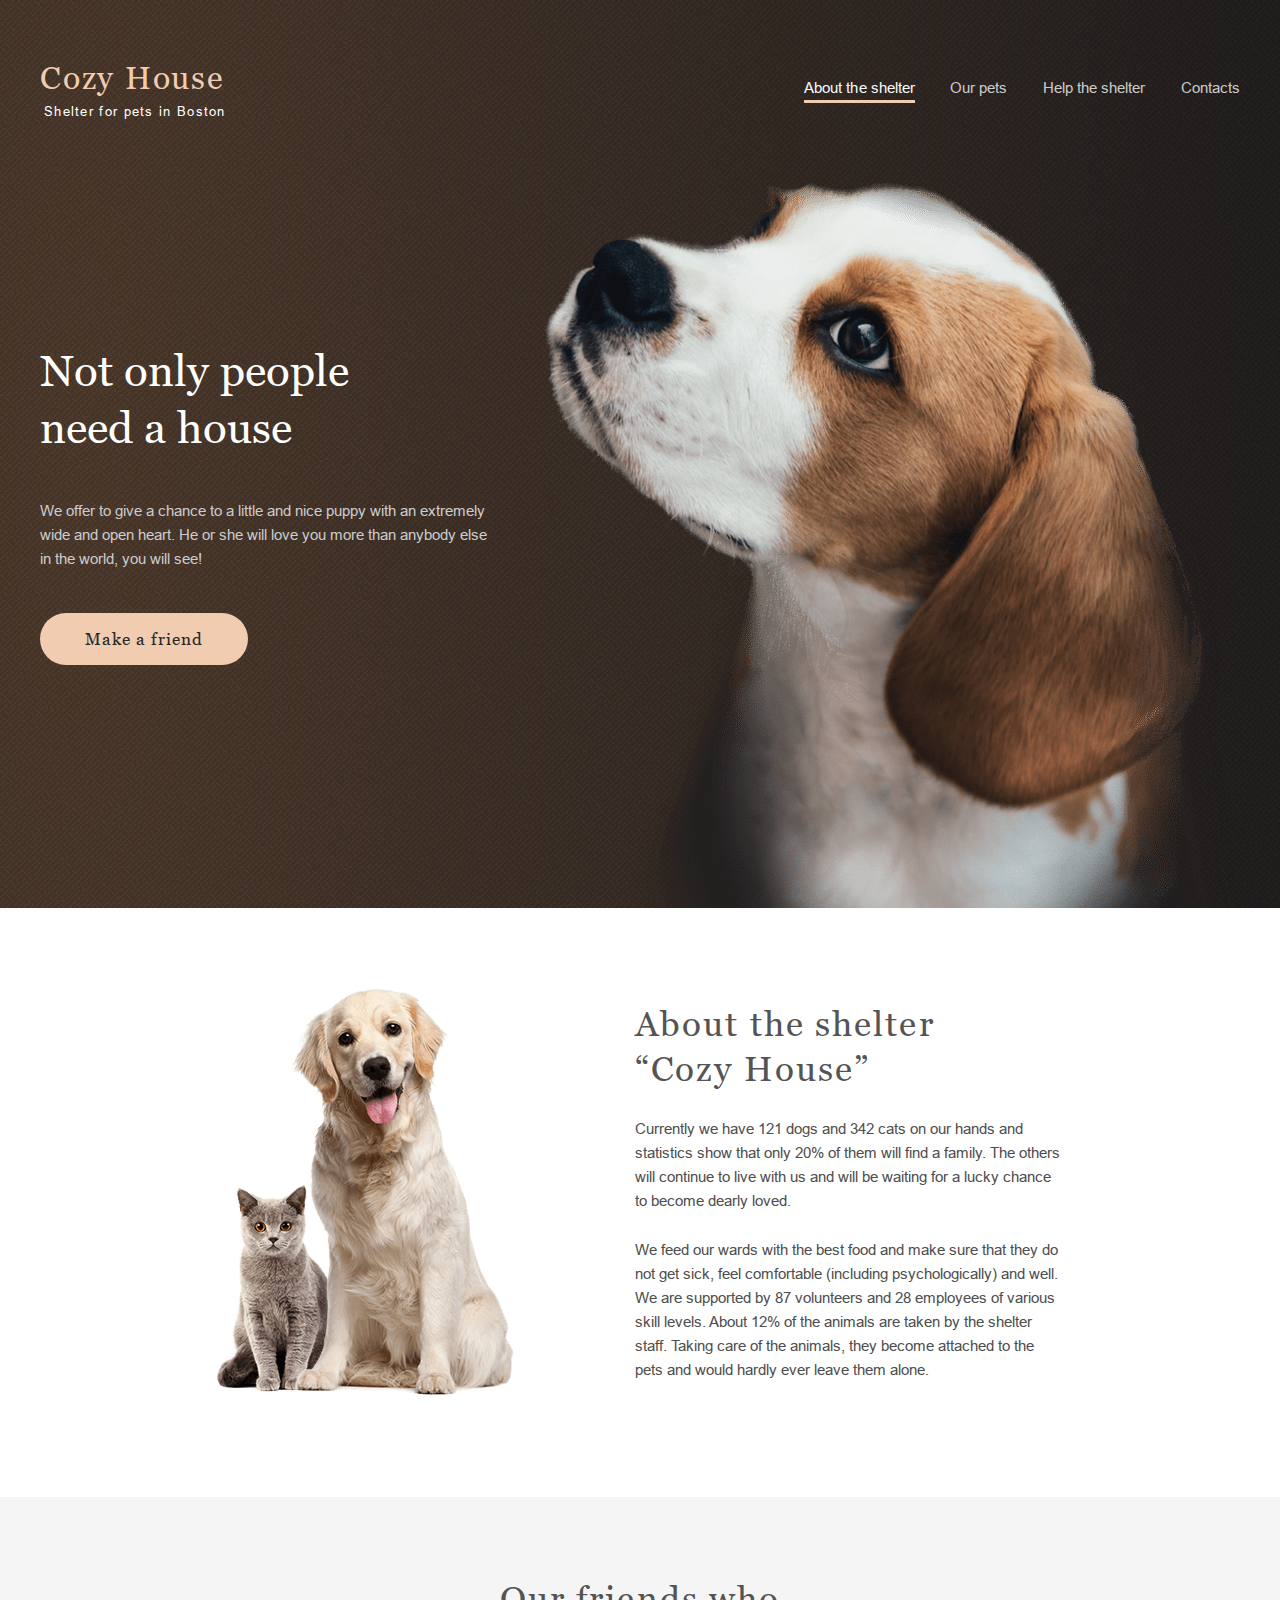
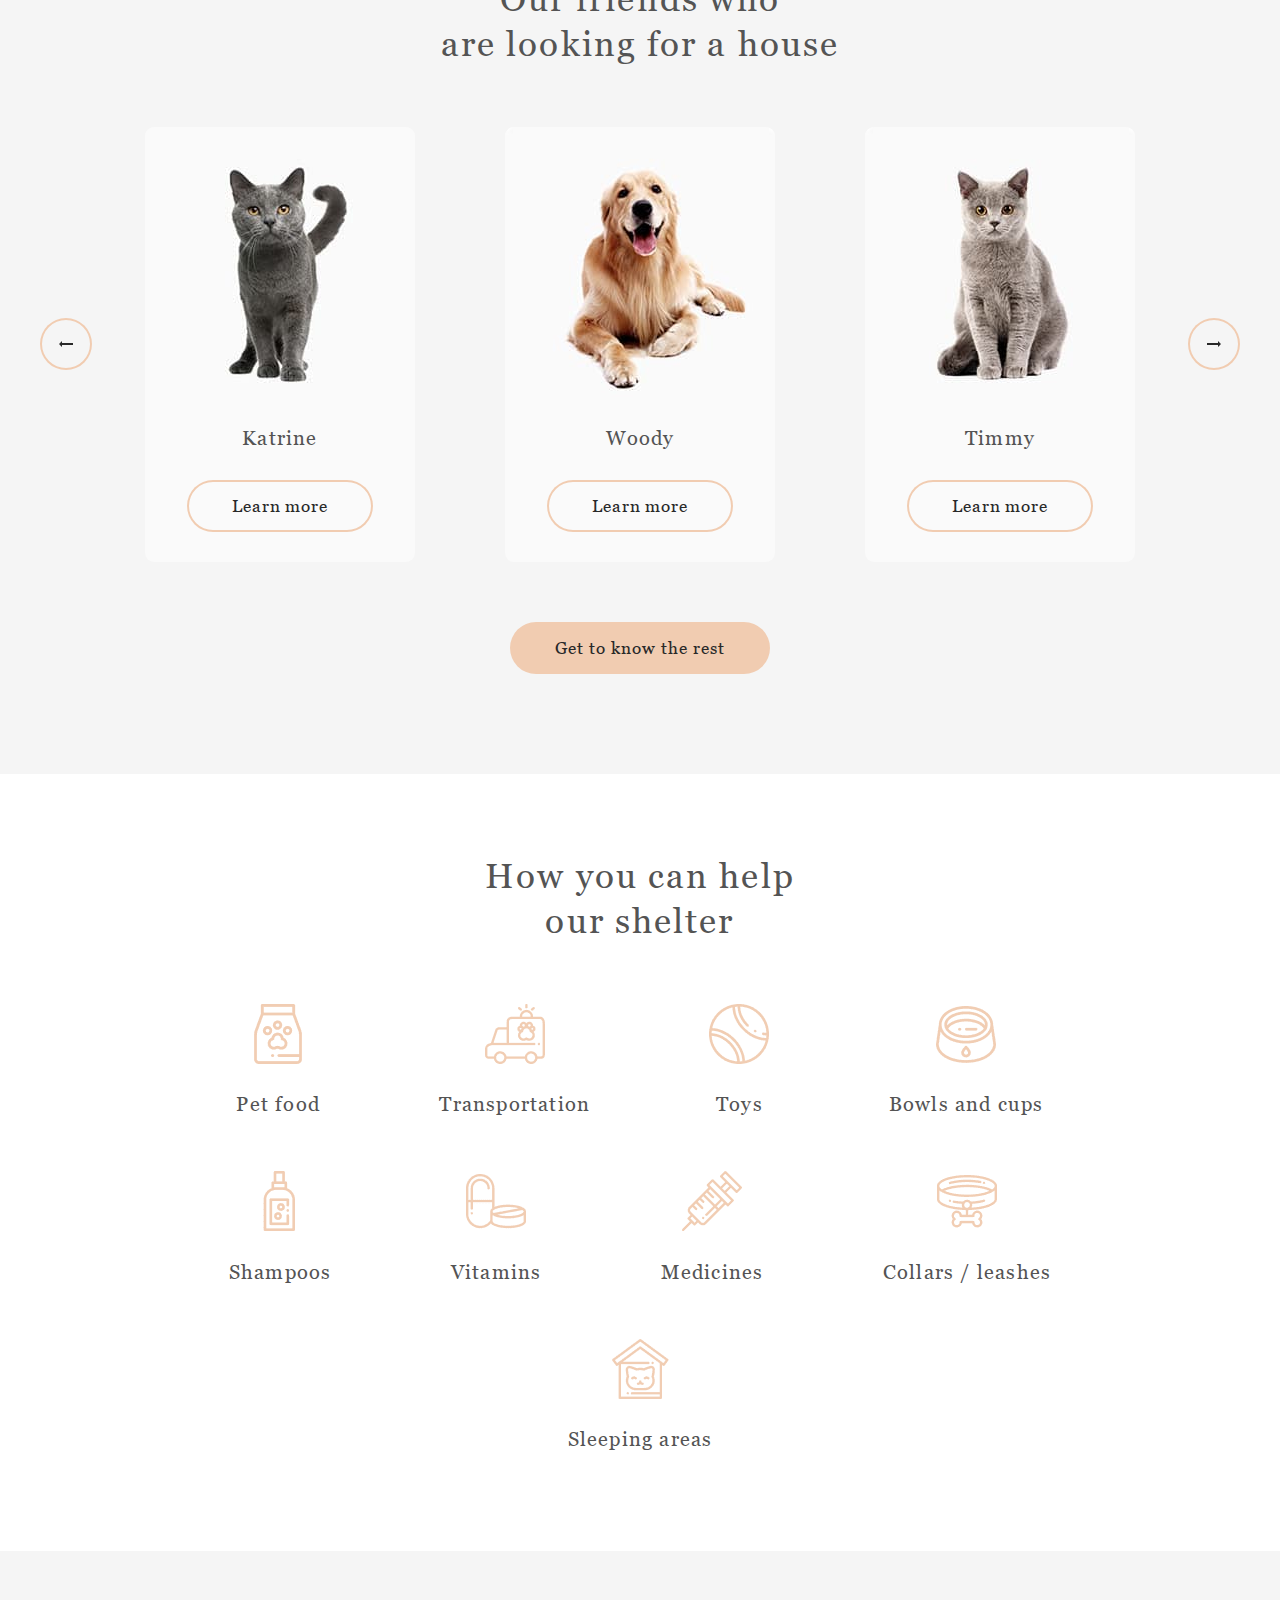
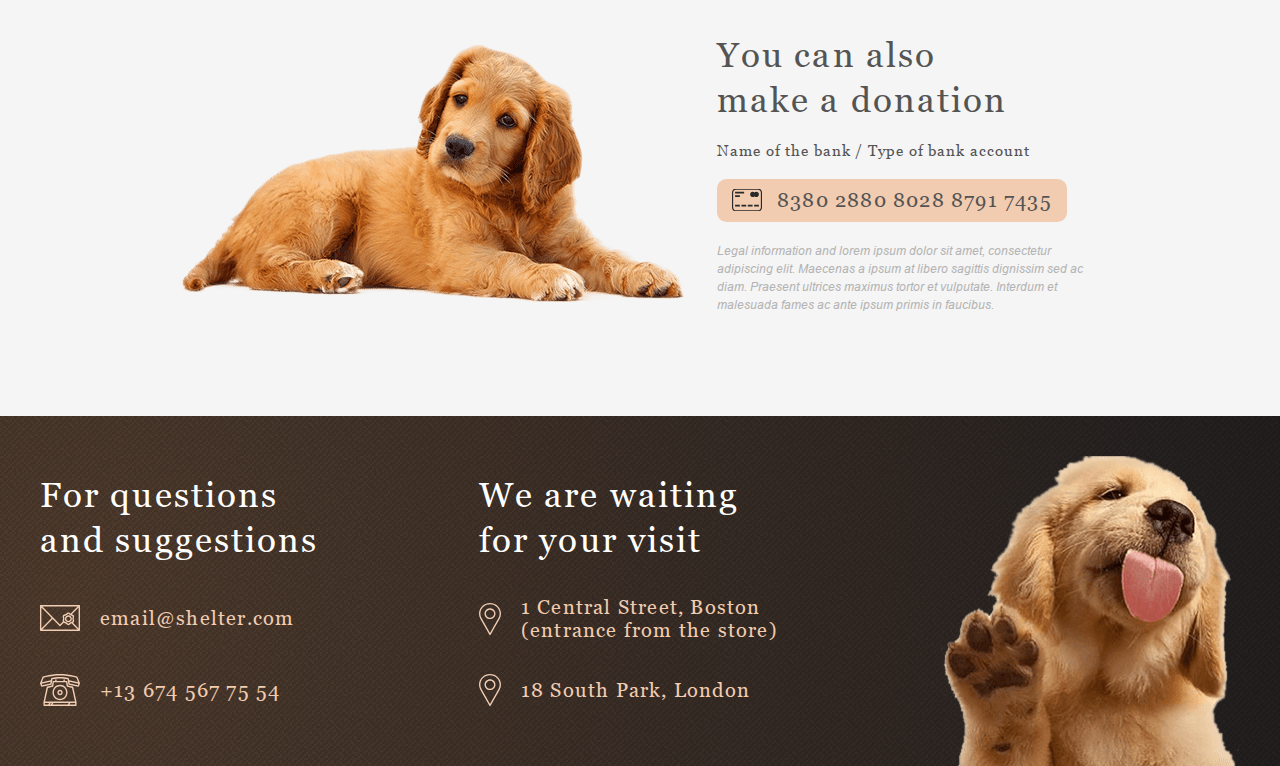
==== commit bb7a0b50: "feat: add basic accessible hamburger menu behavior" ====
--- a/pages/main/index.html
+++ b/pages/main/index.html
@@ -22,7 +22,7 @@
                         </h1>
                         <p class="header-logo__subtitle">Shelter for pets in Boston</p>
                     </div>
-                    <button id="hamburger-btn" class="header-hamburger" aria-expanded="true"
+                    <button id="hamburger-btn" class="header-hamburger" aria-expanded="false"
                         aria-controls="navigationLinks" title="open and close navigation">
                         <span class="header-hamburger__line"></span>
                         <span class="header-hamburger__line"></span>
--- a/styles/styles.css
+++ b/styles/styles.css
@@ -23,12 +23,6 @@
   font-display: swap;
 }
 /*! normalize.css v8.0.1 | MIT License | github.com/necolas/normalize.css */
-/* Document
-   ========================================================================== */
-/**
- * 1. Correct the line height in all browsers.
- * 2. Prevent adjustments of font size after orientation changes in iOS.
- */
 html {
   line-height: 1.15; /* 1 */
   -webkit-text-size-adjust: 100%; /* 2 */
@@ -563,7 +557,6 @@
 }
 
 .carousel-1280 {
-  left: -61.875rem;
   left: -67.5rem;
 }
 
@@ -669,10 +662,10 @@
 
 @keyframes move-left-320 {
   from {
-    left: -286px;
+    left: -17.875rem;
   }
   to {
-    left: 0px;
+    left: 0rem;
   }
 }
 .transition-left-320 {
@@ -681,10 +674,10 @@
 
 @keyframes move-right-320 {
   from {
-    left: -286px;
+    left: -17.875rem;
   }
   to {
-    left: -572px;
+    left: -35.75rem;
   }
 }
 .transition-right-320 {
@@ -693,10 +686,10 @@
 
 @keyframes move-left-768 {
   from {
-    left: -620px;
+    left: -38.75rem;
   }
   to {
-    left: 0px;
+    left: 0rem;
   }
 }
 .transition-left-768 {
@@ -705,10 +698,10 @@
 
 @keyframes move-right-768 {
   from {
-    left: -620px;
+    left: -38.75rem;
   }
   to {
-    left: -1240px;
+    left: -77.5rem;
   }
 }
 .transition-right-768 {
@@ -717,10 +710,10 @@
 
 @keyframes move-left-1280 {
   from {
-    left: -1080px;
+    left: -67.5rem;
   }
   to {
-    left: 0px;
+    left: 0rem;
   }
 }
 .transition-left-1280 {
@@ -729,10 +722,10 @@
 
 @keyframes move-right-1280 {
   from {
-    left: -1080px;
+    left: -67.5rem;
   }
   to {
-    left: -2160px;
+    left: -135rem;
   }
 }
 .transition-right-1280 {
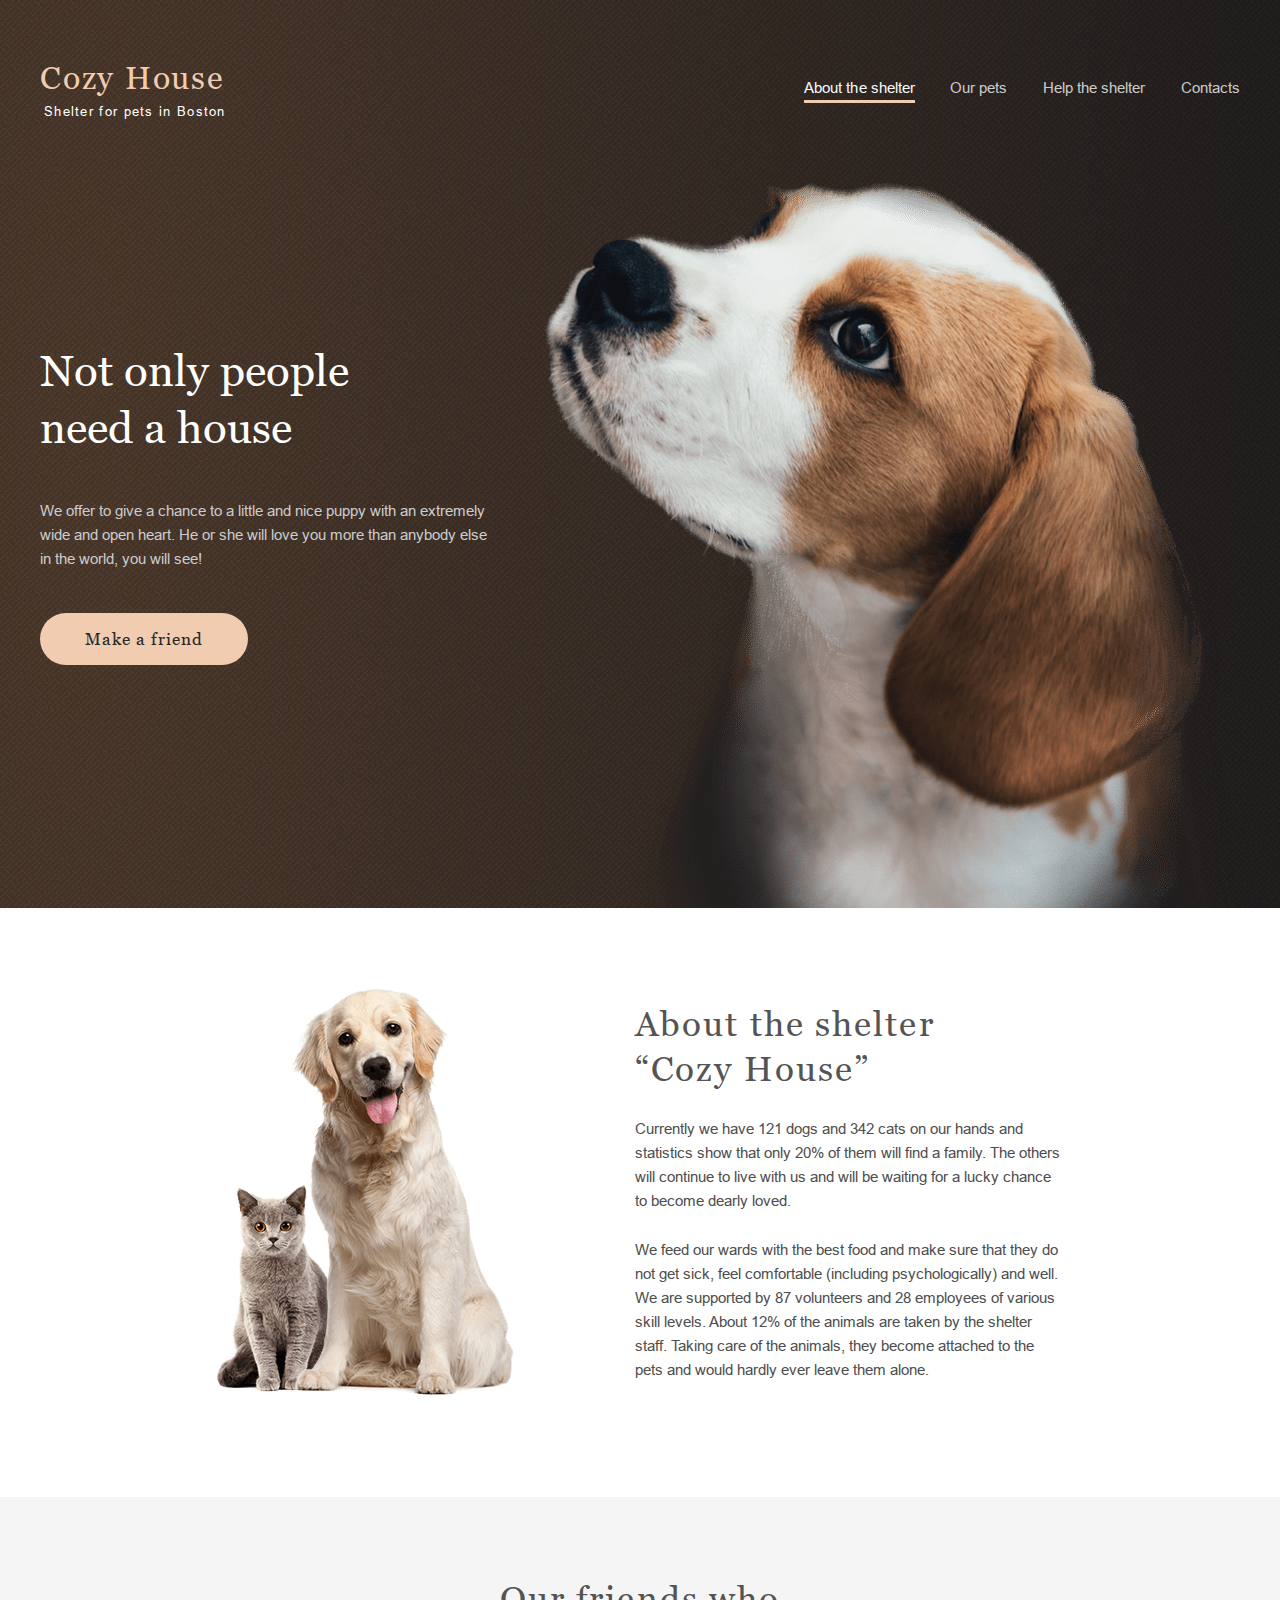
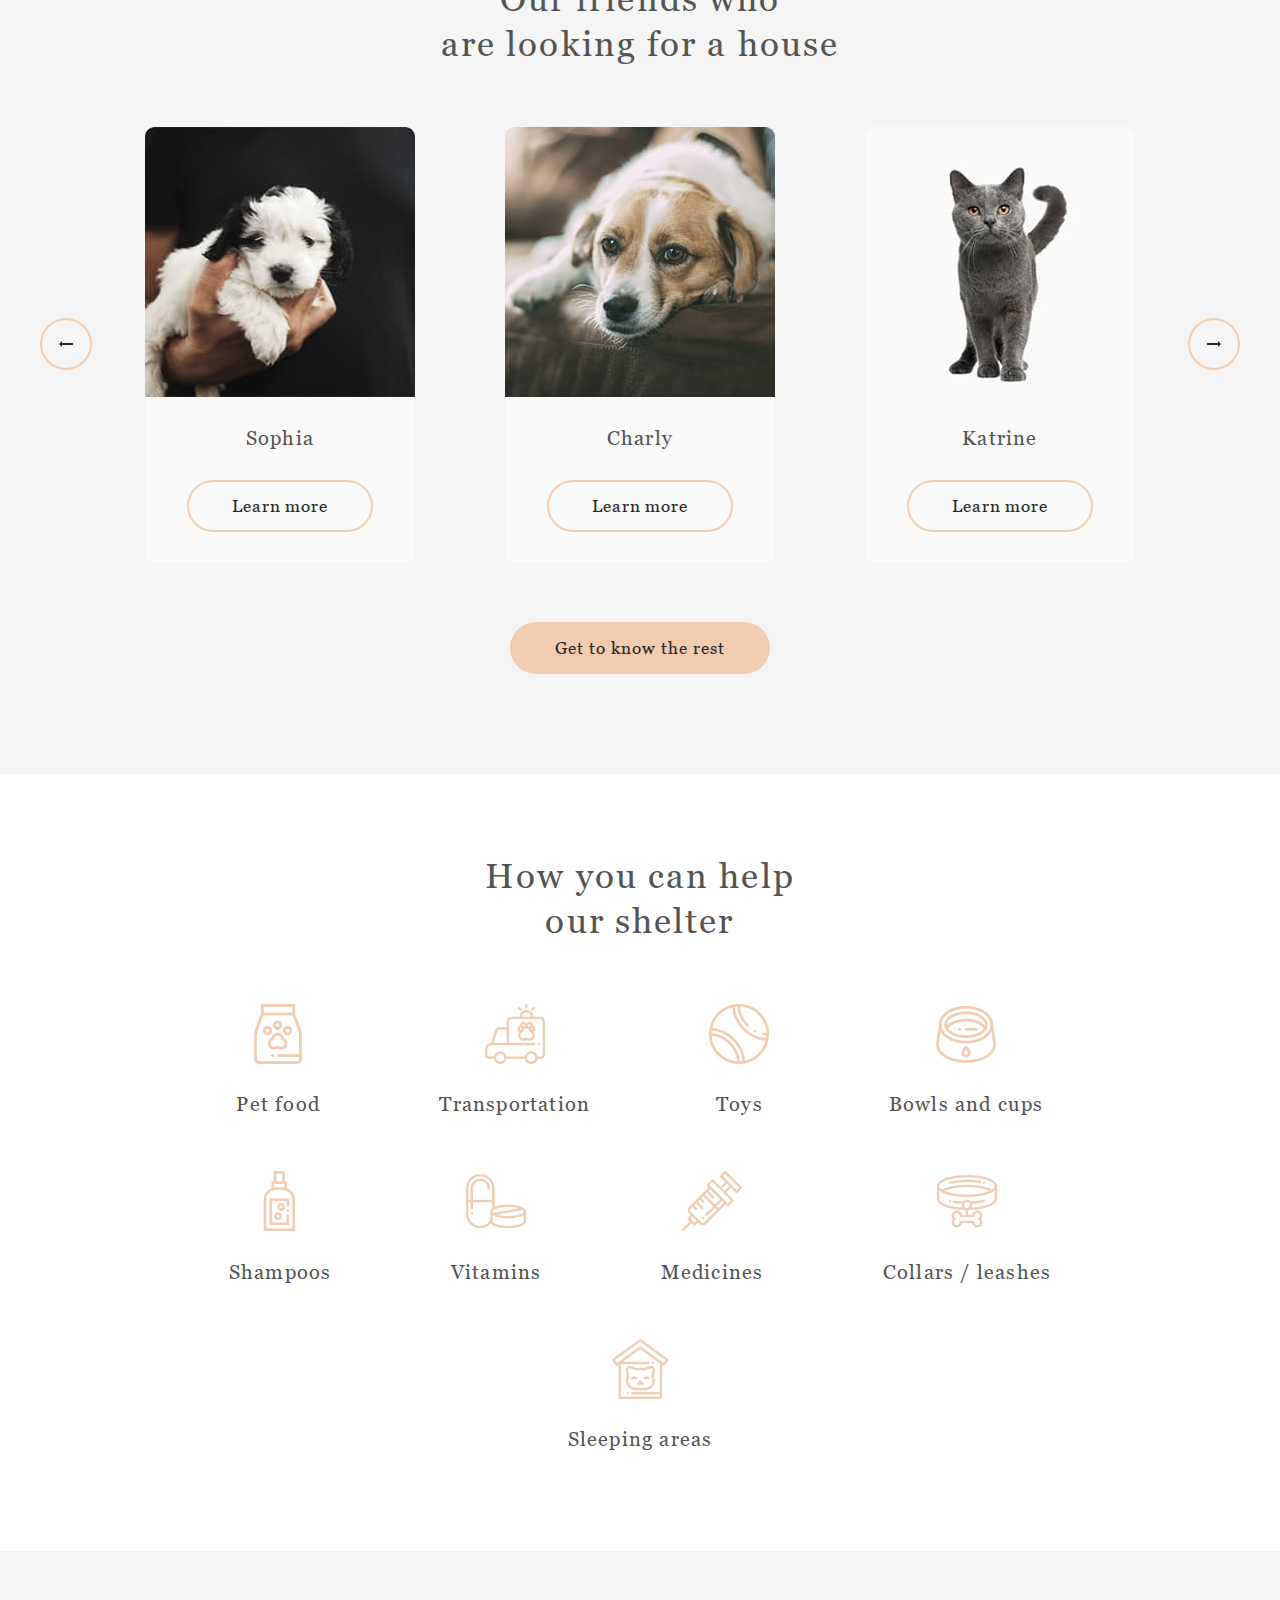
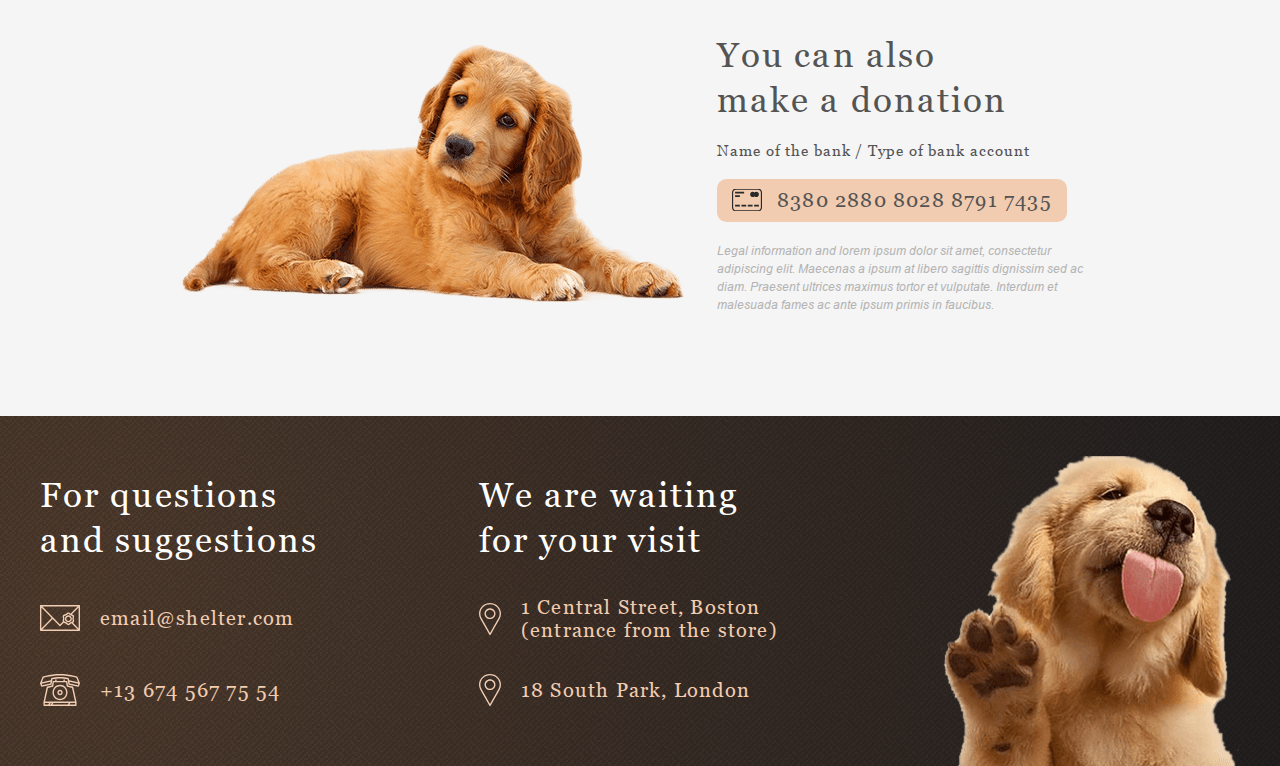
==== commit 12ba9978: "fix: add correct styles path" ====
--- a/pages/main/index.html
+++ b/pages/main/index.html
@@ -6,7 +6,7 @@
     <meta http-equiv="X-UA-Compatible" content="IE=edge" />
     <meta name="viewport" content="width=device-width, initial-scale=1.0" />
     <title>Shelter</title>
-    <link rel="stylesheet" href="/styles/styles.css" />
+    <link rel="stylesheet" href="../../styles/styles.css" />
 </head>
 
 <body>
--- a/styles/styles.css
+++ b/styles/styles.css
@@ -382,6 +382,7 @@
 }
 .pet-card__img {
   vertical-align: middle;
+  min-height: 16.875rem;
 }
 .pet-card__content {
   padding: 1.875em 0;
@@ -732,6 +733,30 @@
   animation: move-right-1280 0.9s linear;
 }
 
+@keyframes fade-out {
+  from {
+    opacity: 1;
+  }
+  to {
+    opacity: 0;
+  }
+}
+.fade-out {
+  animation: fade-out 0.6s linear;
+}
+
+@keyframes fade-in {
+  from {
+    opacity: 0;
+  }
+  to {
+    opacity: 1;
+  }
+}
+.fade-in {
+  animation: fade-in 0.6s linear;
+}
+
 .header {
   position: absolute;
   top: 0;
@@ -1717,6 +1742,7 @@
 }
 .pets-cards__item {
   max-width: 16.875rem;
+  min-height: 27.1875rem;
 }
 .pets-nav {
   max-width: 18.75em;
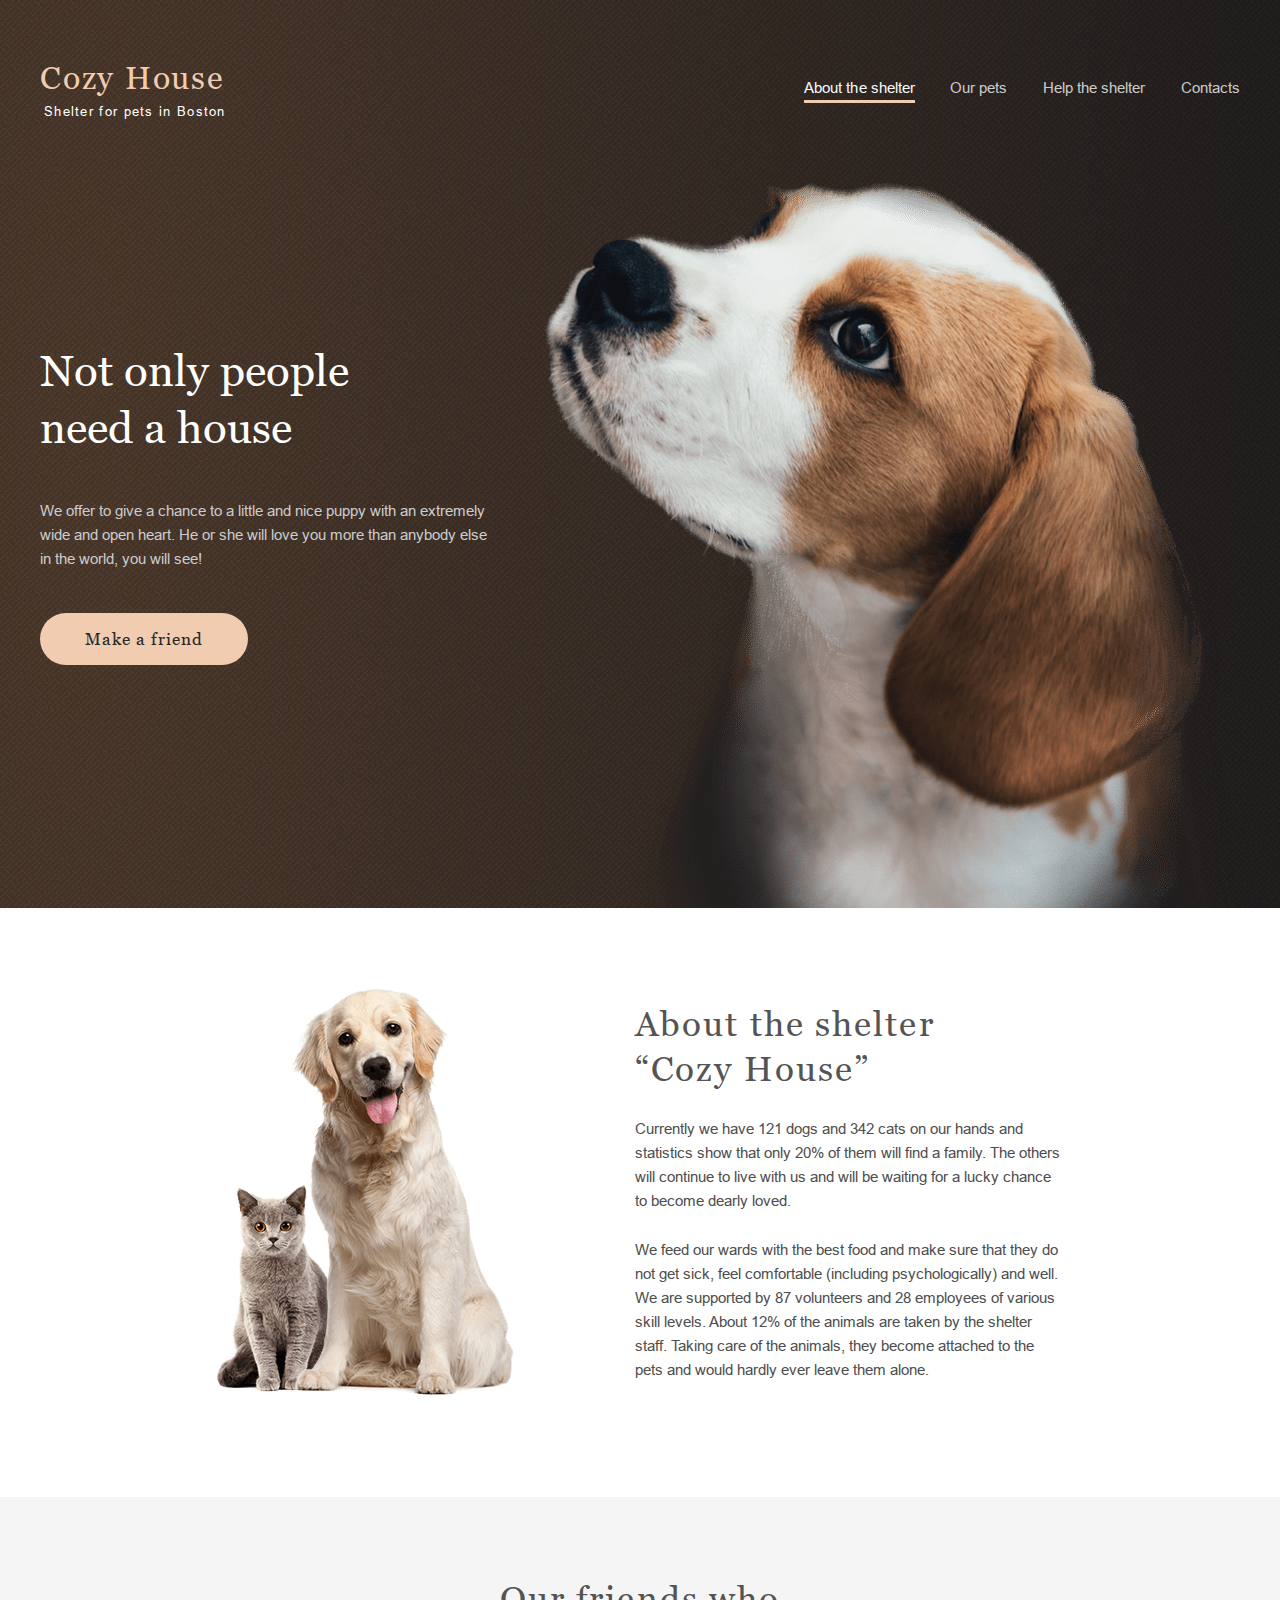
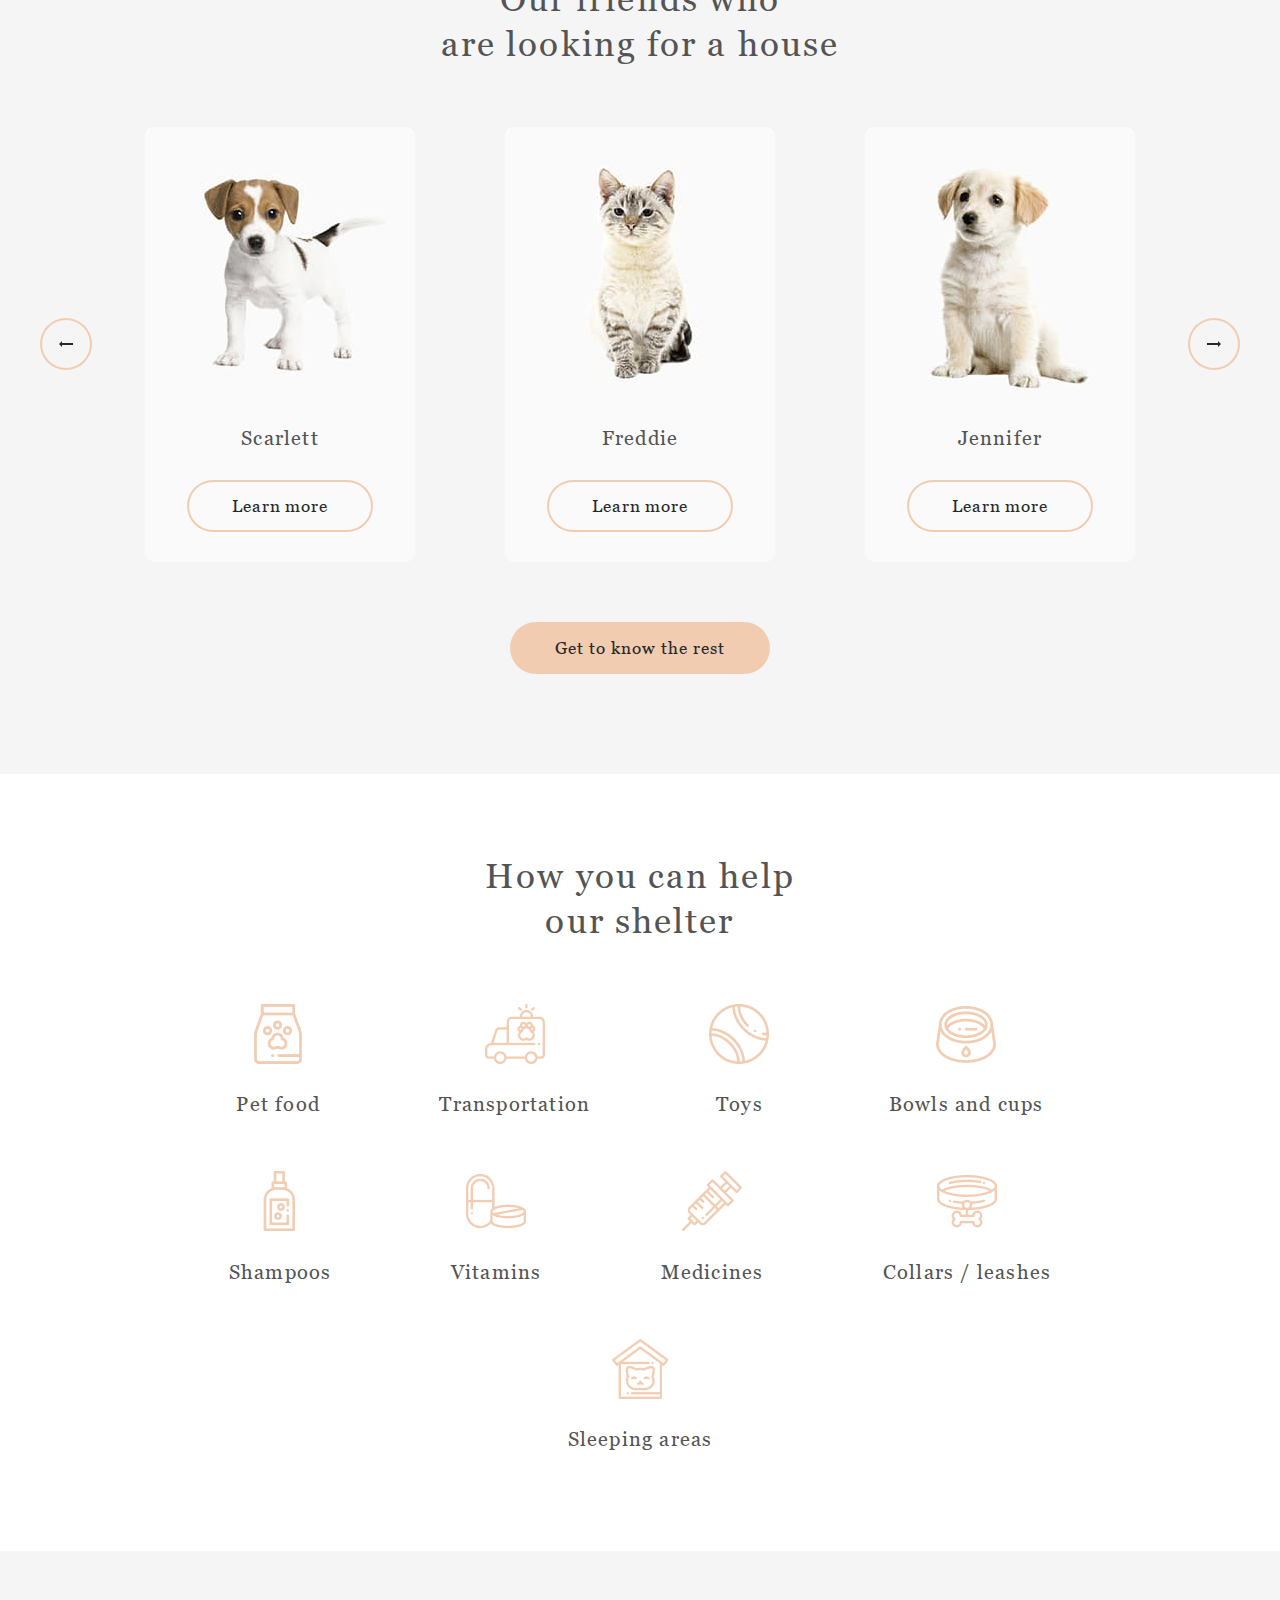
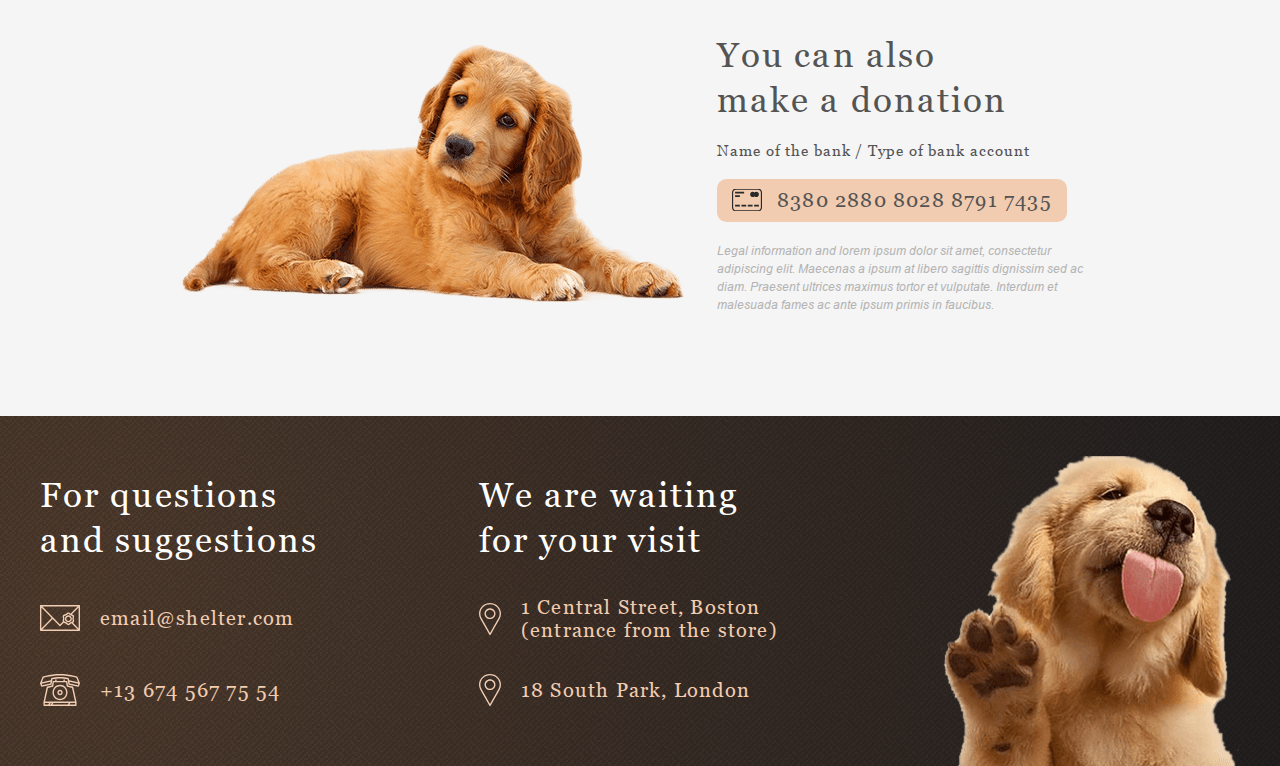
==== commit a2011a36: "fix: resolve hamburger menu links path problem" ====
--- a/pages/main/index.html
+++ b/pages/main/index.html
@@ -35,7 +35,7 @@
                         <p class="header-logo__subtitle">Shelter for pets in Boston</p>
                     </div>
                     <ul class="header-nav__menu flex">
-                        <li class="header-nav__menu-item"><a href="#about-section"
+                        <li class="header-nav__menu-item"><a href="#hero-section"
                                 class="header-nav__menu-item__link nav-link current-link">About
                                 the
                                 shelter</a></li>
